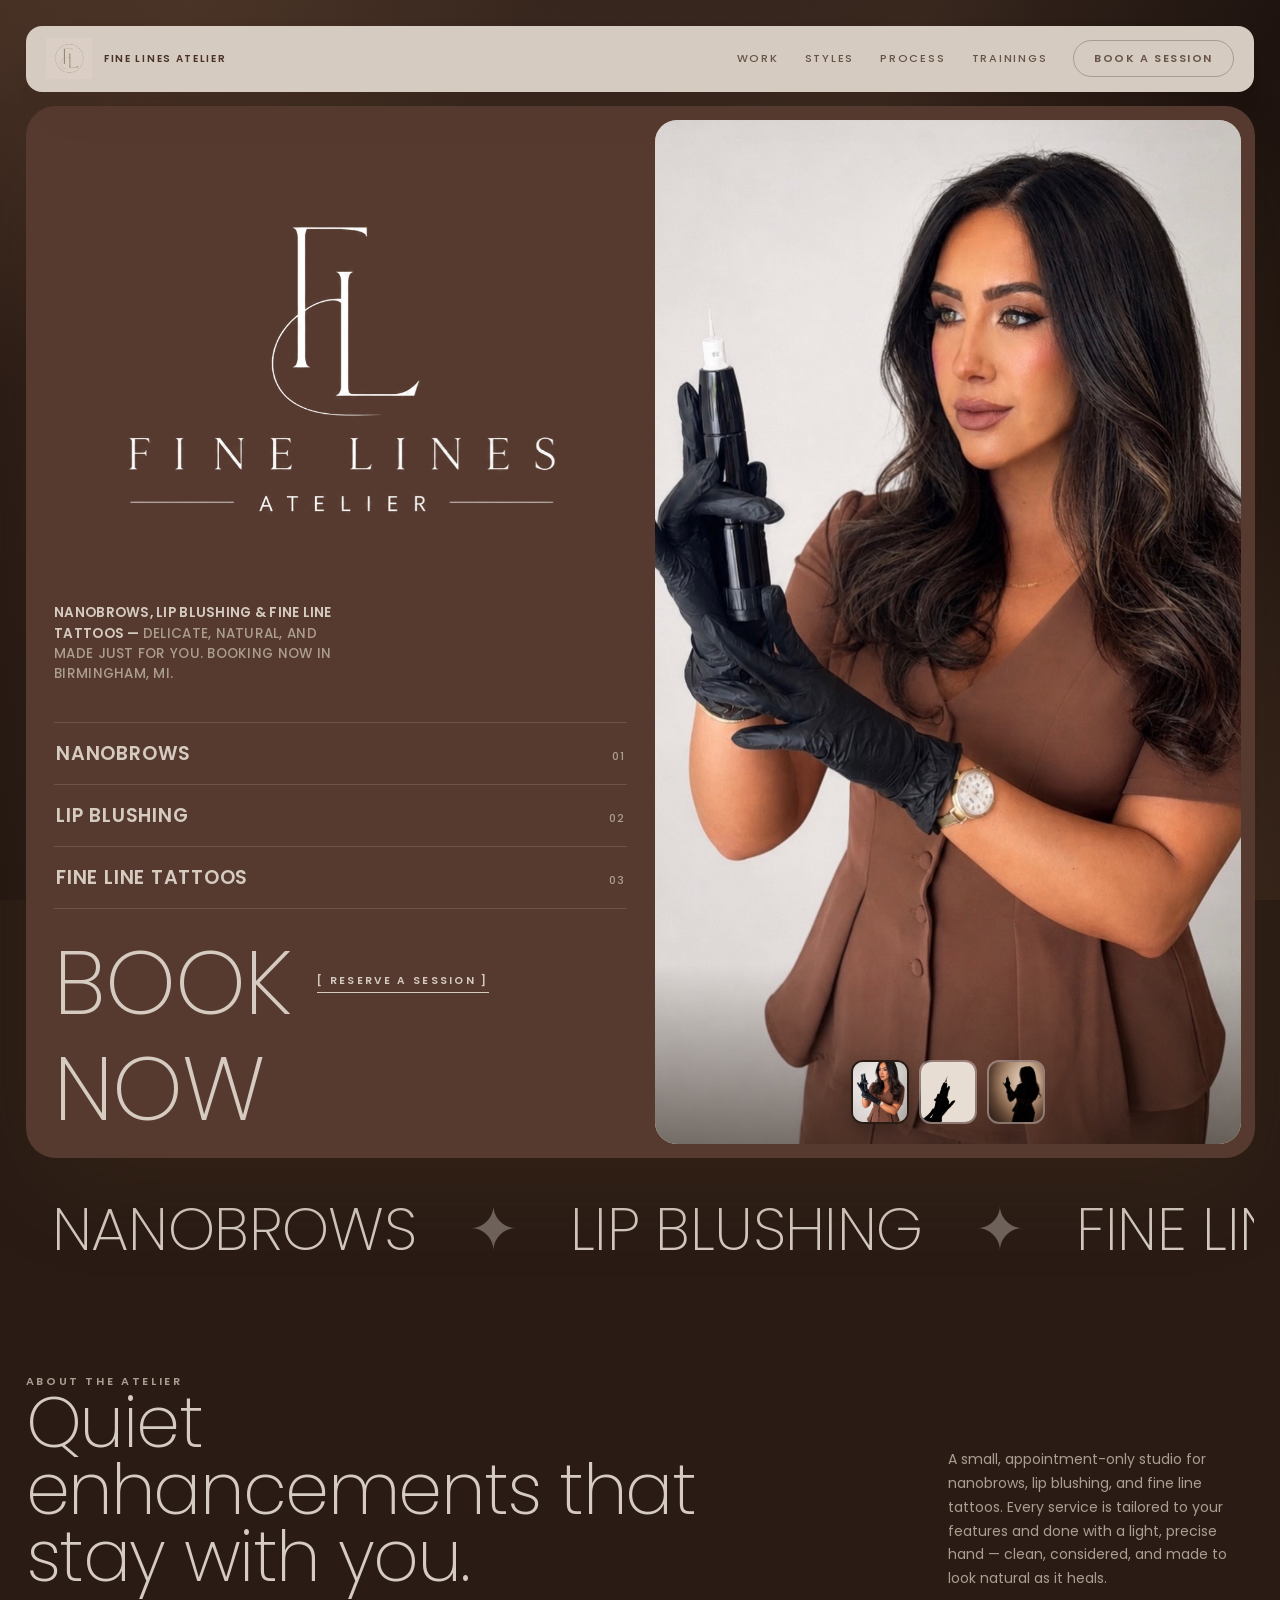
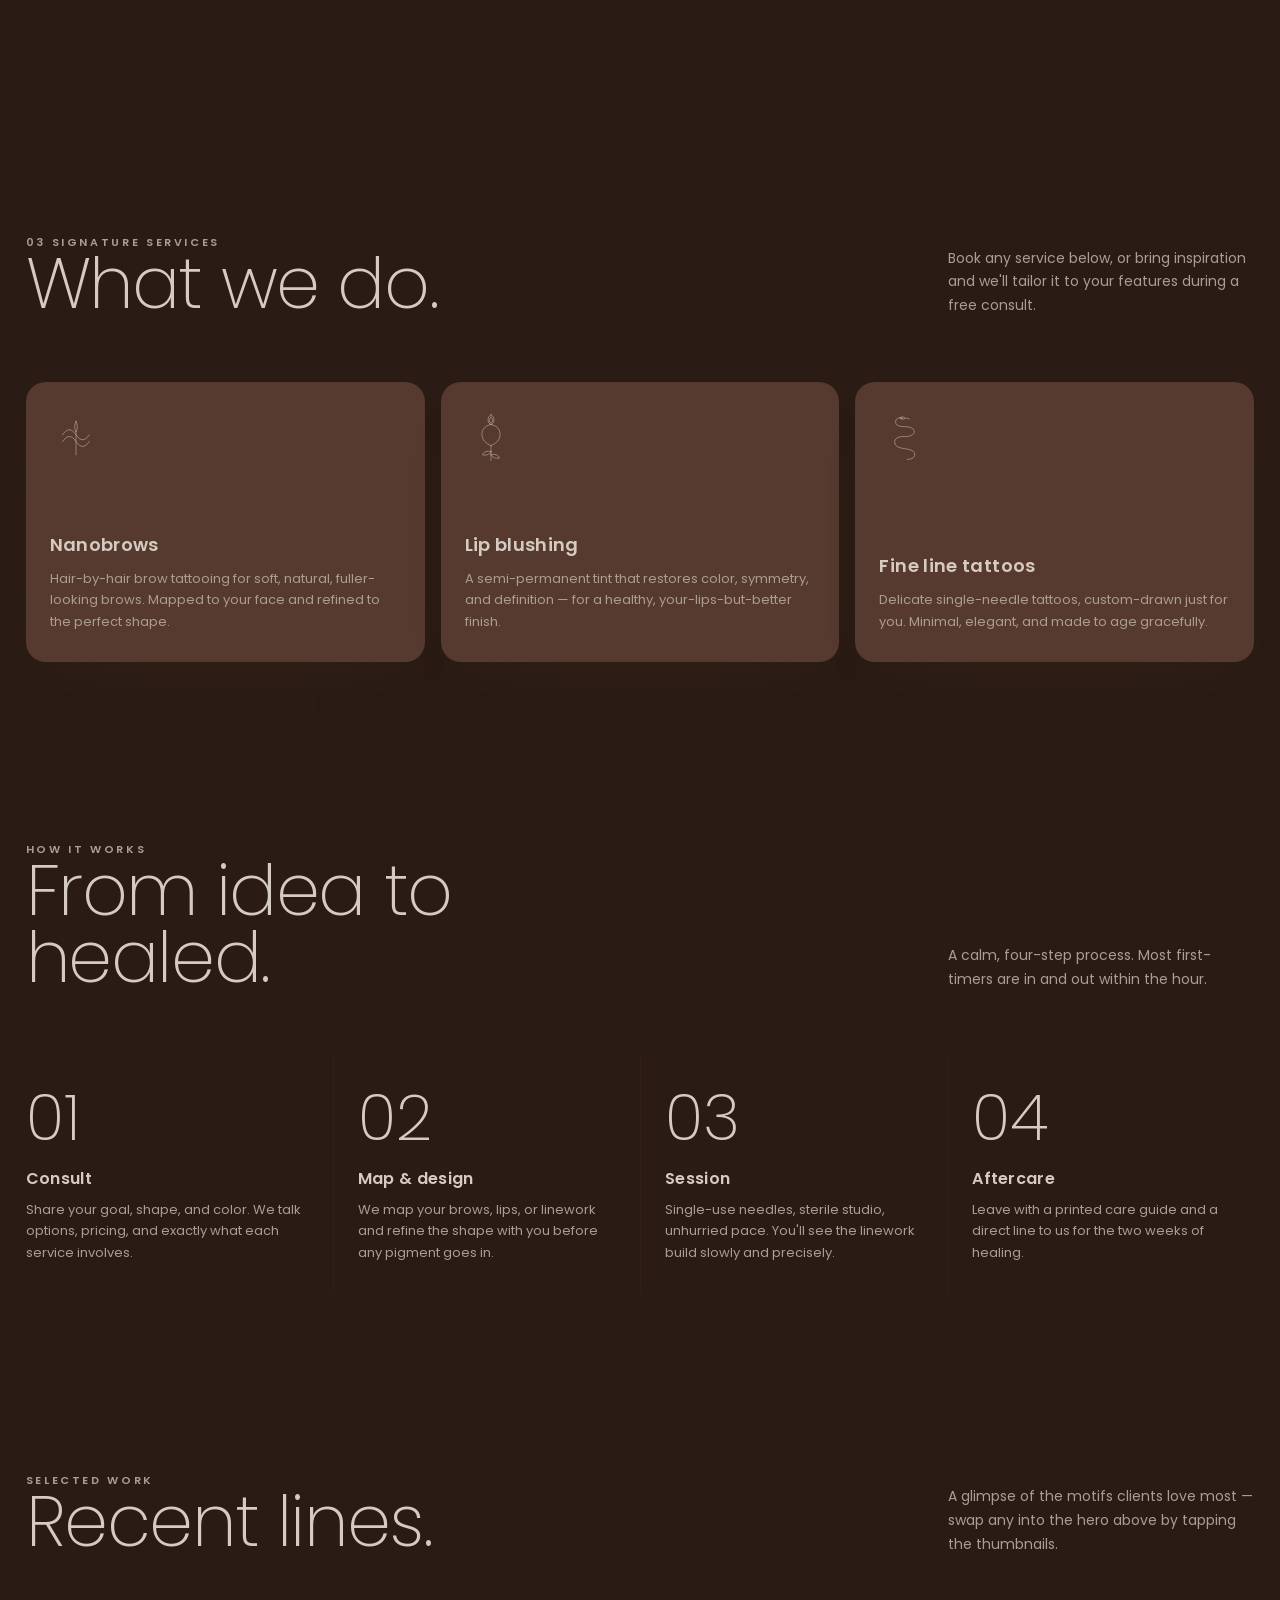
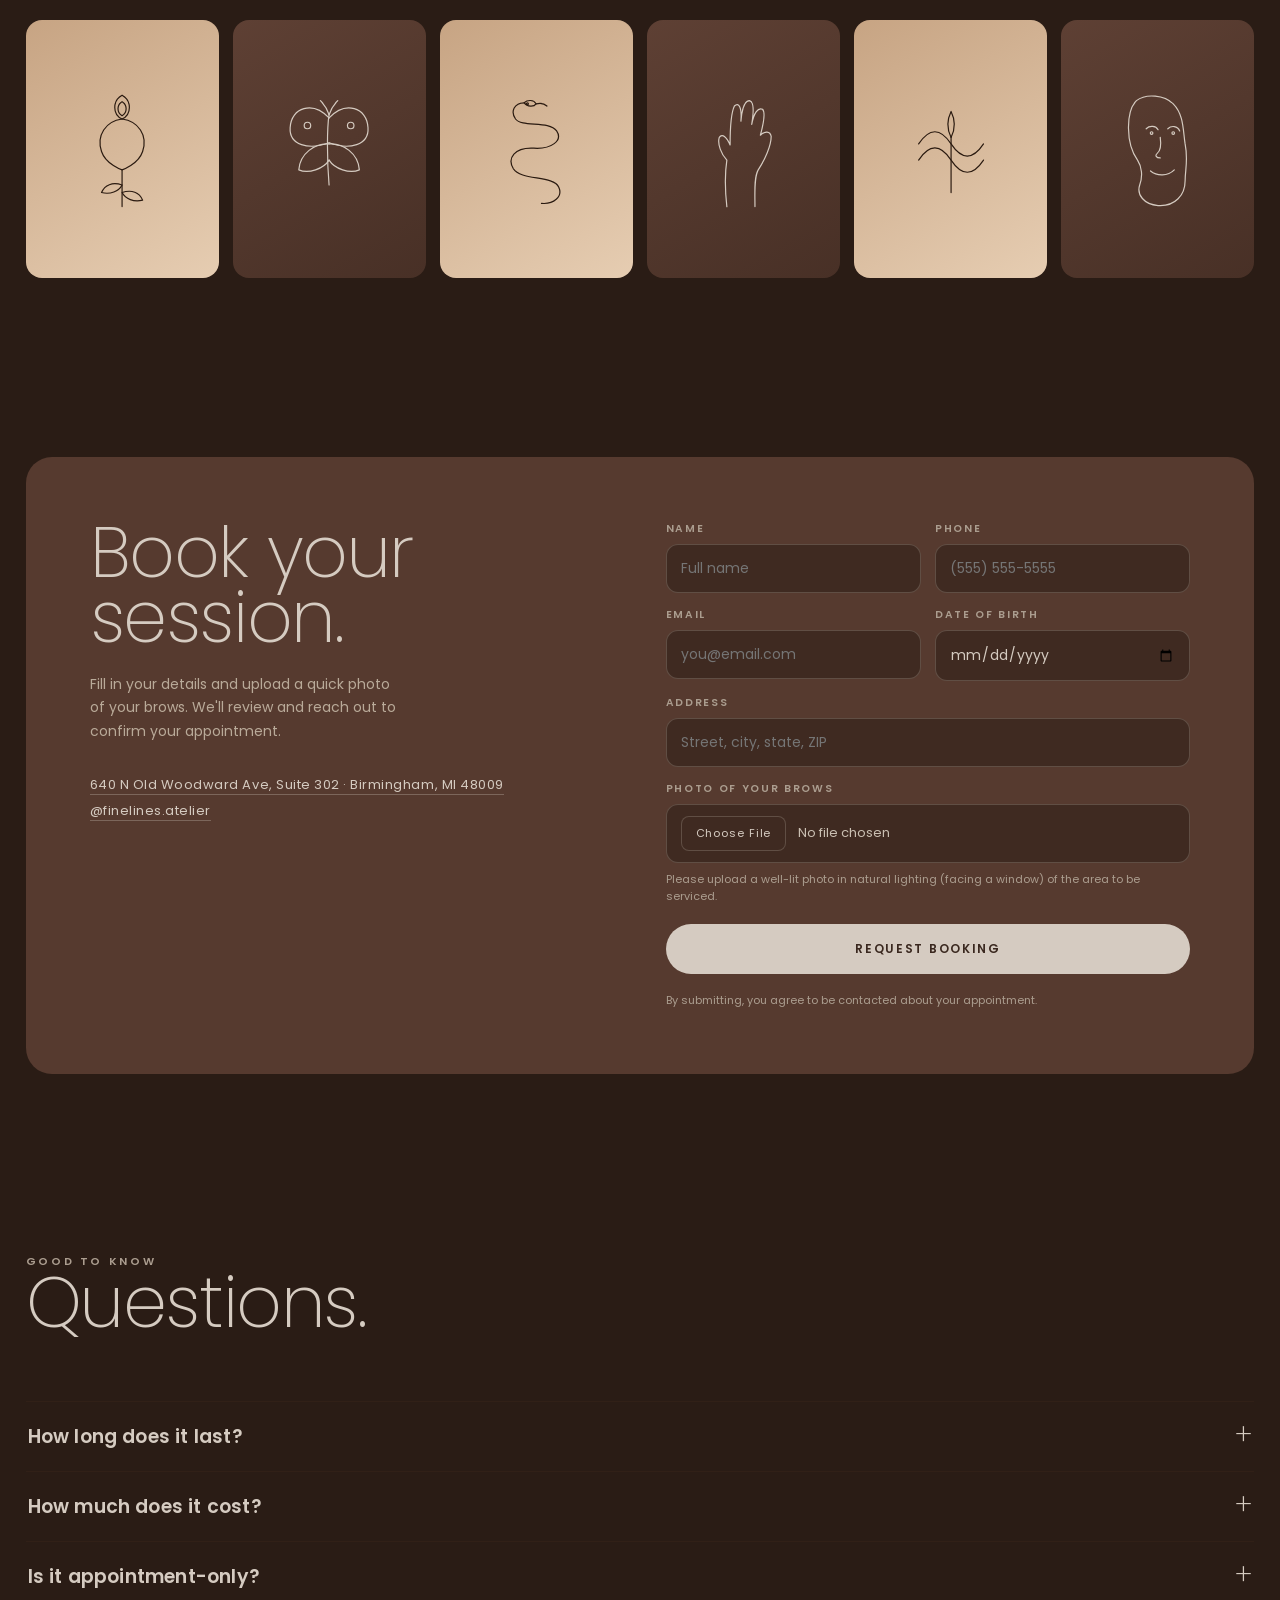
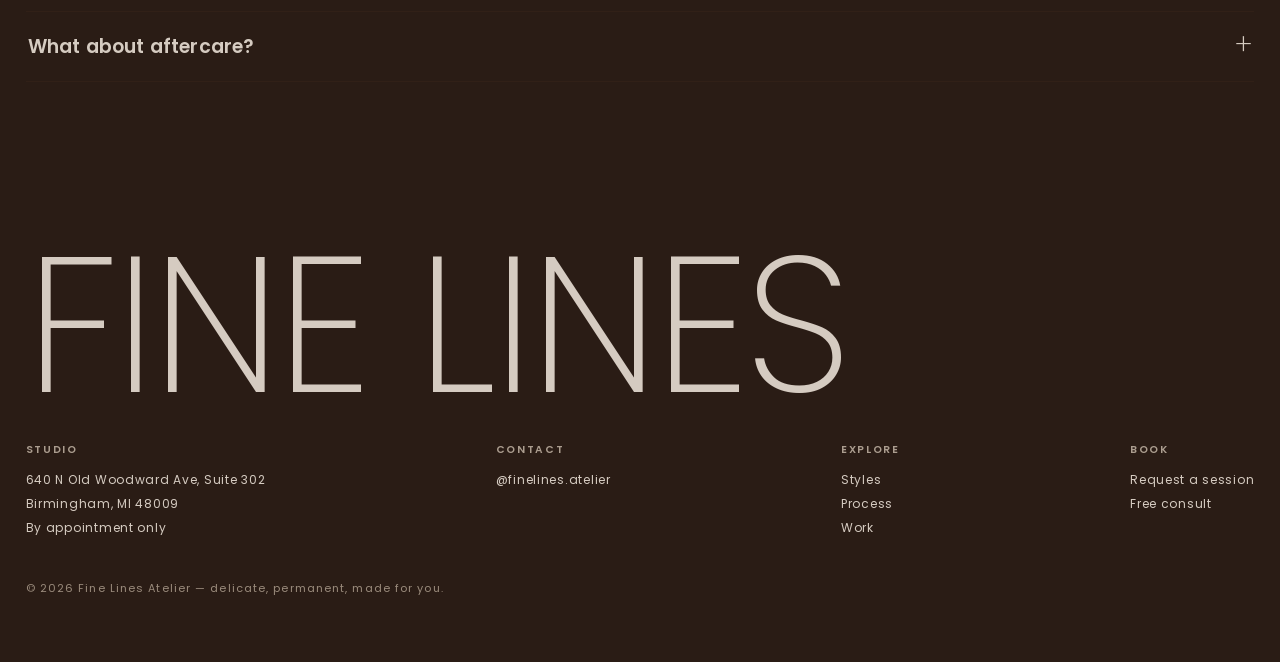
==== index.html @ e66bda85 "Update about heading copy" ====
<!DOCTYPE html>
<html lang="en">
<head>
<meta charset="UTF-8" />
<meta name="viewport" content="width=device-width, initial-scale=1.0" />
<title>Fine Lines Atelier — Nanobrows, Lip Blushing &amp; Fine Line Tattoos</title>
<meta name="description" content="Fine Lines Atelier — nanobrows, lip blushing, and fine line tattoos in Birmingham, MI. Delicate, natural, made for you. Book a consultation." />
<link rel="preconnect" href="https://fonts.googleapis.com" />
<link rel="preconnect" href="https://fonts.gstatic.com" crossorigin />
<link href="https://fonts.googleapis.com/css2?family=Poppins:wght@200;300;400;500;600;700&display=swap" rel="stylesheet" />
<style>
  :root{
    --card:#563a2f;
    --card-2:#4a3128;
    --ink:#d5cbc1;
    --ink-soft:#ab9d8f;
    --line:rgba(213,203,193,.18);
    --cream:#d5cbc1;
    --field:#3f2a21;
    --field-line:rgba(213,203,193,.22);
    --peach1:#c7a483;
    --peach2:#e6cdb2;
    --peach3:#a9805f;
    --radius:30px;
    --pad:clamp(12px,2.2vw,30px);
  }
  *{box-sizing:border-box;margin:0;padding:0}
  html{scroll-behavior:smooth}
  body{
    font-family:'Poppins',system-ui,sans-serif;
    color:var(--ink);
    background:#2a1c15;
    background-image:
      radial-gradient(120% 80% at 15% 0%, rgba(120,86,64,.4), transparent 55%),
      radial-gradient(120% 90% at 85% 100%, rgba(70,46,33,.5), transparent 50%),
      linear-gradient(120deg,#301f18 0%,#241813 30%,#35251c 52%,#1e130f 72%,#2b1d15 100%);
    background-attachment:fixed;
    -webkit-font-smoothing:antialiased;
  }
  a{color:inherit;text-decoration:none}
  .wrap{max-width:1500px;margin:0 auto;padding:clamp(14px,2vw,26px)}

  /* ---------- top bar ---------- */
  .topbar{
    position:sticky;top:14px;z-index:100;
    display:flex;align-items:center;justify-content:space-between;
    background:#d5cbc1;border-radius:16px;
    padding:10px clamp(14px,1.6vw,22px);
    margin-bottom:14px;
    box-shadow:0 22px 55px -32px rgba(70,48,26,.55);
  }
  .brandmark{display:flex;align-items:center;gap:12px;font-weight:600;letter-spacing:.14em;font-size:12px}
  .brandmark .logo{height:46px;width:46px;object-fit:contain;flex:none;display:block}
  .brandmark small{color:#4a3226}
  .topnav{display:flex;align-items:center;gap:26px;font-size:11px;letter-spacing:.16em;font-weight:500;color:#4a3226}
  .topnav a{opacity:.78}
  .topnav a:hover{opacity:1}
  .pill{
    border:1.4px solid rgba(74,50,38,.4);border-radius:100px;
    padding:9px 20px;font-weight:600;letter-spacing:.14em;font-size:11px;
    transition:.25s;background:transparent;color:#4a3226;cursor:pointer;
  }
  .pill:hover{background:#4a3226;color:#faf6f3;border-color:#4a3226}
  @media(max-width:720px){.topnav .hide-sm{display:none}}

  /* ---------- hero card ---------- */
  .card{
    background:var(--card);
    border-radius:var(--radius);
    box-shadow:0 40px 90px -30px rgba(70,48,26,.4);
    overflow:hidden;
    display:grid;
    grid-template-columns:1.05fr 1fr;
    min-height:min(80vh,860px);
  }
  .left{padding:var(--pad);display:flex;flex-direction:column}
  .wordmark{
    font-weight:200;line-height:.82;letter-spacing:-.02em;
    font-size:clamp(64px,12.5vw,190px);
  }
  .wordmark .wl{display:block}
  .wordmark .wl.sub{font-size:.42em;letter-spacing:.05em;font-weight:300;margin-top:.12em}
  .hero-logo{width:min(90%,520px);height:auto;display:block;margin:0 auto}
  .tagline{
    max-width:32ch;margin-top:22px;
    font-weight:600;letter-spacing:.02em;line-height:1.5;
    font-size:clamp(12px,1.05vw,15px);text-transform:uppercase;
  }
  .tagline .mut{color:var(--ink-soft);font-weight:500}

  .styles-list{margin-top:auto;padding-top:38px}
  .styles-list a{
    display:flex;align-items:baseline;justify-content:space-between;gap:18px;
    padding:16px 2px;border-top:1px solid var(--line);
    font-weight:600;letter-spacing:.04em;font-size:clamp(15px,1.5vw,21px);
    transition:.25s;
  }
  .styles-list a:last-child{border-bottom:1px solid var(--line)}
  .styles-list a .num{font-size:11px;color:var(--ink-soft);font-weight:500;letter-spacing:.1em}
  .styles-list a:hover{padding-left:16px;color:#f2ebe2}
  .styles-list a:hover .num{color:#f2ebe2}

  .cta-big{
    margin-top:34px;display:flex;align-items:center;flex-wrap:wrap;gap:clamp(14px,2vw,34px);
    cursor:pointer;
  }
  .cta-big h2{
    font-weight:200;letter-spacing:-.01em;line-height:.9;
    font-size:clamp(44px,7vw,104px);
  }
  .cta-tag{font-size:10.5px;letter-spacing:.22em;font-weight:600;white-space:nowrap;color:#d5cbc1;
    border-bottom:1.4px solid #d5cbc1;padding-bottom:3px;transition:.25s}
  .cta-big:hover .cta-tag{letter-spacing:.32em}

  /* ---------- right panel ---------- */
  .right{
    position:relative;margin:14px 14px 14px 0;border-radius:calc(var(--radius) - 8px);
    background:
      radial-gradient(120% 120% at 75% 20%, rgba(255,255,255,.45), transparent 45%),
      linear-gradient(150deg,var(--peach3) 0%,var(--peach1) 42%,var(--peach2) 100%);
    overflow:hidden;display:flex;flex-direction:column;
    min-height:340px;
  }
  .hero-img{position:absolute;inset:0;width:100%;height:100%;object-fit:cover;object-position:center top;z-index:0;transition:opacity .45s ease}
  .scrim{position:absolute;left:0;right:0;z-index:1;pointer-events:none}
  .scrim-top{top:0;height:130px;background:linear-gradient(to bottom,rgba(28,17,10,.42),transparent)}
  .scrim-bot{bottom:0;height:180px;background:linear-gradient(to top,rgba(28,17,10,.52),transparent)}
  .hero-spacer{flex:1}
  .mininav{
    position:relative;z-index:2;
    text-align:center;padding:26px 10px 8px;
    font-size:11px;letter-spacing:.16em;font-weight:600;line-height:2.2;color:#f6eee0;
    text-shadow:0 1px 12px rgba(0,0,0,.35);
  }
  .mininav a{display:block;opacity:.82;transition:.2s}
  .mininav a:hover{opacity:1;letter-spacing:.22em}
  .art-stage{flex:1;display:flex;align-items:center;justify-content:center;padding:6px 8px 4px}
  .art-stage svg{width:min(78%,360px);height:auto;filter:drop-shadow(0 12px 24px rgba(90,45,20,.18))}
  .art-stage svg path,.art-stage svg circle,.art-stage svg line{
    stroke:#2a1c14;fill:none;stroke-width:2.1;stroke-linecap:round;stroke-linejoin:round;
    stroke-dasharray:2600;stroke-dashoffset:2600;
    animation:draw 3.4s ease 1.15s forwards;
  }
  @keyframes draw{to{stroke-dashoffset:0}}
  .thumbs{
    position:relative;z-index:2;
    display:flex;gap:10px;justify-content:center;padding:0 14px 20px;
  }
  .thumb img{width:100%;height:100%;object-fit:cover;border-radius:10px;display:block}
  .thumb.active{box-shadow:0 6px 16px rgba(0,0,0,.3)}
  .thumb{
    width:58px;height:64px;border-radius:12px;flex:none;cursor:pointer;
    background:rgba(255,255,255,.35);border:2px solid transparent;
    display:flex;align-items:center;justify-content:center;transition:.25s;
    backdrop-filter:blur(2px);
  }
  .thumb svg{width:30px;height:34px}
  .thumb svg path,.thumb svg circle{stroke:#2a1c14;fill:none;stroke-width:2.4;stroke-linecap:round;stroke-linejoin:round}
  .thumb:hover{transform:translateY(-3px)}
  .thumb.active{border-color:#2a1c14;background:rgba(255,255,255,.6)}

  @media(max-width:880px){
    .card{grid-template-columns:1fr;min-height:0}
    .right{margin:0 14px 14px;min-height:420px;order:2}
    .left{order:1}
    .hero-logo{margin-top:0}
    .styles-list{margin-top:30px}
  }

  /* ---------- marquee ---------- */
  .marquee{overflow:hidden;white-space:nowrap;padding:26px 0 10px;
    font-weight:200;font-size:clamp(28px,5vw,60px);letter-spacing:-.01em;color:#d5cbc1}
  .marquee div{display:inline-block;animation:scroll 26s linear infinite}
  .marquee span{padding:0 26px}
  .marquee .dot{opacity:.4}
  @keyframes scroll{to{transform:translateX(-50%)}}

  /* ---------- generic section ---------- */
  section.block{padding:clamp(40px,7vw,110px) 0}
  .section-head{display:flex;align-items:flex-end;justify-content:space-between;gap:20px;flex-wrap:wrap;margin-bottom:clamp(30px,5vw,64px)}
  .eyebrow{font-size:11px;letter-spacing:.24em;font-weight:600;color:#ab9d8f}
  .section-head h3{font-weight:200;line-height:.95;font-size:clamp(34px,5.5vw,76px);letter-spacing:-.02em;max-width:16ch}
  .section-head p{max-width:34ch;color:#ab9d8f;font-size:14px;line-height:1.7;font-weight:400}

  /* styles grid */
  .grid4{display:grid;grid-template-columns:repeat(3,1fr);gap:16px}
  .style-card{background:var(--card);border-radius:20px;padding:26px 24px 30px;min-height:280px;
    display:flex;flex-direction:column;transition:.3s;box-shadow:0 24px 50px -34px rgba(70,48,26,.35)}
  .style-card:hover{transform:translateY(-6px)}
  .style-card .ic{width:52px;height:58px;margin-bottom:auto}
  .style-card .ic path,.style-card .ic circle{stroke:#d5cbc1;fill:none;stroke-width:2.2;stroke-linecap:round;stroke-linejoin:round}
  .style-card h4{font-weight:600;letter-spacing:.02em;font-size:18px;margin:26px 0 10px}
  .style-card p{color:var(--ink-soft);font-size:13px;line-height:1.65}
  @media(max-width:900px){.grid4{grid-template-columns:repeat(2,1fr)}}
  @media(max-width:520px){.grid4{grid-template-columns:1fr}}

  /* process */
  .process{display:grid;grid-template-columns:repeat(4,1fr);gap:0}
  .step{padding:30px 24px;border-left:1px solid rgba(74,52,32,.2)}
  .step:first-child{border-left:0;padding-left:0}
  .step .n{font-weight:200;font-size:clamp(40px,5vw,64px);line-height:1}
  .step h4{font-weight:600;font-size:16px;margin:16px 0 8px;letter-spacing:.02em}
  .step p{color:#ab9d8f;font-size:13px;line-height:1.65}
  @media(max-width:820px){.process{grid-template-columns:repeat(2,1fr)}
    .step{border-left:0;padding:24px 0;border-top:1px solid rgba(74,52,32,.2)}
    .step:nth-child(2){padding-left:24px;border-left:1px solid rgba(74,52,32,.2)}
    .step:nth-child(4){padding-left:24px;border-left:1px solid rgba(74,52,32,.2)}}
  @media(max-width:520px){.process{grid-template-columns:1fr}
    .step{padding-left:0!important;border-left:0!important}}

  /* gallery */
  .gallery{display:grid;grid-template-columns:repeat(6,1fr);gap:14px}
  .gtile{aspect-ratio:3/4;border-radius:16px;overflow:hidden;display:flex;align-items:center;justify-content:center;
    background:linear-gradient(150deg,var(--peach1),var(--peach2));transition:.3s}
  .gtile:nth-child(even){background:linear-gradient(150deg,#5e4034,#483026)}
  .gtile:hover{transform:scale(1.03)}
  .gtile svg{width:56%;height:auto}
  .gtile svg path,.gtile svg circle{stroke:#2a1a10;fill:none;stroke-width:2.2;stroke-linecap:round;stroke-linejoin:round}
  .gtile:nth-child(even) svg path,.gtile:nth-child(even) svg circle{stroke:#d5cbc1}
  @media(max-width:900px){.gallery{grid-template-columns:repeat(3,1fr)}}
  @media(max-width:520px){.gallery{grid-template-columns:repeat(2,1fr)}}

  /* booking */
  .book-card{background:var(--card);color:var(--cream);border-radius:26px;padding:clamp(30px,5vw,64px);
    display:grid;grid-template-columns:1fr 1fr;gap:clamp(28px,4vw,56px)}
  .book-card h3{font-weight:200;font-size:clamp(38px,5.5vw,74px);line-height:.92;letter-spacing:-.02em;color:var(--cream)}
  .book-card .lede{color:#b9aa99;font-size:14px;line-height:1.7;margin-top:22px;max-width:34ch}
  .book-card .contactline{margin-top:28px;font-size:13px;letter-spacing:.04em;color:#d5cbc1;line-height:2}
  .book-card .contactline a{border-bottom:1px solid rgba(213,203,193,.3)}
  form{display:flex;flex-direction:column;gap:14px}
  .f-row{display:grid;grid-template-columns:1fr 1fr;gap:14px}
  label{font-size:10.5px;letter-spacing:.16em;font-weight:600;color:#ab9d8f;display:block;margin-bottom:7px}
  input,select,textarea{
    width:100%;background:var(--field);border:1px solid var(--field-line);border-radius:12px;
    padding:13px 14px;color:var(--cream);font-family:inherit;font-size:14px;transition:.2s;
  }
  input:focus,select:focus,textarea:focus{outline:none;border-color:var(--cream);background:#4a3227}
  textarea{resize:vertical;min-height:96px}
  .submit{
    margin-top:6px;background:var(--cream);color:#3a281f;border:none;border-radius:100px;
    padding:16px;font-weight:600;letter-spacing:.14em;font-size:12px;cursor:pointer;transition:.25s;font-family:inherit;
  }
  .submit:hover{background:var(--peach2)}
  input[type=file].file{padding:11px 14px;font-size:13px;color:#cabfb2;cursor:pointer}
  input[type=file].file::file-selector-button{
    margin-right:12px;background:var(--field);border:1px solid var(--field-line);color:var(--cream);border-radius:8px;
    padding:8px 14px;font-family:inherit;font-size:11px;letter-spacing:.08em;cursor:pointer;transition:.2s;
  }
  input[type=file].file::file-selector-button:hover{background:#4a3227}
  .filehint{font-size:11px;color:#ab9d8f;margin-top:8px;line-height:1.5}
  .formnote{font-size:11px;color:#ab9d8f;line-height:1.6;margin-top:4px}
  .errmsg{display:none;background:#2a1515;border:1px solid #5a2f2f;color:#f0c9c9;
    border-radius:12px;padding:14px;font-size:13px;line-height:1.6}
  .errmsg.show{display:block}
  .success{display:none;background:#15251a;border:1px solid #2f5a3d;color:#c9f0d4;
    border-radius:12px;padding:14px;font-size:13px;line-height:1.6}
  .success.show{display:block}
  @media(max-width:820px){.book-card{grid-template-columns:1fr}}

  /* faq */
  .faq details{border-top:1px solid rgba(74,52,32,.2);padding:20px 2px}
  .faq details:last-child{border-bottom:1px solid rgba(74,52,32,.2)}
  .faq summary{list-style:none;cursor:pointer;display:flex;justify-content:space-between;align-items:center;gap:16px;
    font-weight:600;font-size:clamp(15px,1.6vw,19px);letter-spacing:.01em}
  .faq summary::-webkit-details-marker{display:none}
  .faq summary .plus{font-weight:200;font-size:28px;line-height:1;transition:.25s}
  .faq details[open] summary .plus{transform:rotate(45deg)}
  .faq p{color:#ab9d8f;font-size:14px;line-height:1.7;margin-top:14px;max-width:70ch}

  /* footer */
  footer{padding:clamp(40px,6vw,90px) 0 40px}
  .foot-word{font-weight:200;font-size:clamp(52px,15vw,220px);line-height:.8;letter-spacing:-.02em}
  .foot-grid{display:flex;justify-content:space-between;flex-wrap:wrap;gap:24px;margin-top:40px;
    font-size:12px;letter-spacing:.06em;color:#d5cbc1}
  .foot-grid a{border-bottom:1px solid transparent;transition:.2s}
  .foot-grid a:hover{border-color:#d5cbc1}
  .foot-col b{display:block;font-weight:600;letter-spacing:.16em;font-size:10.5px;color:#ab9d8f;margin-bottom:10px;text-transform:uppercase}
  .foot-col div{line-height:2}
  .copyright{margin-top:40px;font-size:11px;letter-spacing:.1em;color:#9a8b7c}

  /* ---------- hero intro animation (matches reference reveal) ---------- */
  @media (prefers-reduced-motion:no-preference){
    .topbar{opacity:0;animation:fadeUp .6s ease .05s forwards}
    .anim-card{opacity:0;transform:scale(.985);transform-origin:center top;
      animation:cardIn .9s cubic-bezier(.2,.7,.2,1) .15s forwards}

    .wordmark .wl{opacity:0;transform:translateY(28px);filter:blur(6px);
      animation:wordmarkIn 1s cubic-bezier(.16,1,.3,1) forwards}
    .wordmark .wl:nth-child(1){animation-delay:.5s}
    .wordmark .wl:nth-child(2){animation-delay:.66s}
    .wordmark .wl:nth-child(3){animation-delay:.82s}
    .hero-logo{opacity:0;transform:translateY(26px);filter:blur(6px);
      animation:wordmarkIn 1s cubic-bezier(.16,1,.3,1) .5s forwards}

    .tagline .w{display:inline-block;opacity:0;transform:translateY(9px);
      animation:wordIn .5s ease forwards}

    .right{clip-path:inset(0 0 0 100%);
      animation:wipeIn 1.05s cubic-bezier(.76,0,.24,1) 1.05s forwards}

    .mininav{opacity:0;animation:fadeUp .7s ease 1.55s forwards}
    .art-stage{opacity:0;animation:fadeUp .7s ease 1.65s forwards}
    .thumbs{opacity:0;animation:fadeUp .7s ease 2s forwards}

    .styles-list a{opacity:0;transform:translateY(16px);animation:fadeUp .6s ease forwards}
    .styles-list a:nth-child(1){animation-delay:1.6s}
    .styles-list a:nth-child(2){animation-delay:1.72s}
    .styles-list a:nth-child(3){animation-delay:1.84s}
    .styles-list a:nth-child(4){animation-delay:1.96s}

    .cta-big .cl{opacity:0;transform:translateY(30px);filter:blur(5px);
      animation:wordmarkIn .85s cubic-bezier(.16,1,.3,1) forwards}
    .cta-big .cl1{animation-delay:2.1s}
    .cta-big .cl2{animation-delay:2.24s}
    .cta-tag{opacity:0;animation:fadeUp .6s ease 2.5s forwards}
  }
  @keyframes cardIn{to{opacity:1;transform:scale(1)}}
  @keyframes wordmarkIn{to{opacity:1;transform:translateY(0);filter:blur(0)}}
  @keyframes wordIn{to{opacity:1;transform:translateY(0)}}
  @keyframes wipeIn{to{clip-path:inset(0 0 0 0%)}}
  @keyframes fadeUp{from{opacity:0;transform:translateY(16px)}to{opacity:1;transform:translateY(0)}}
</style>
</head>
<body>

<div class="wrap">

  <!-- TOP BAR -->
  <div class="topbar">
    <div class="brandmark">
      <img class="logo" src="logo.png" alt="Fine Lines Atelier logo" />
      <small>FINE&nbsp;LINES&nbsp;ATELIER</small>
    </div>
    <nav class="topnav">
      <a href="#work" class="hide-sm">WORK</a>
      <a href="#styles" class="hide-sm">STYLES</a>
      <a href="#process" class="hide-sm">PROCESS</a>
      <a href="#trainings" class="hide-sm">TRAININGS</a>
      <a href="#book" class="pill">BOOK A SESSION</a>
    </nav>
  </div>

  <!-- HERO CARD -->
  <div class="card anim-card">
    <div class="left">
      <img class="hero-logo" src="logo-hero-white.png" alt="Fine Lines Atelier" />
      <div class="tagline">Nanobrows, lip blushing &amp; fine line tattoos — <span class="mut">delicate, natural, and made just for you. Booking now in Birmingham, MI.</span></div>
      <nav class="styles-list" id="styles-quick">
        <a href="#styles"><span>NANOBROWS</span><span class="num">01</span></a>
        <a href="#styles"><span>LIP BLUSHING</span><span class="num">02</span></a>
        <a href="#styles"><span>FINE LINE TATTOOS</span><span class="num">03</span></a>
      </nav>

      <a class="cta-big" href="#book">
        <h2 class="cl cl1">BOOK</h2>
        <span class="cta-tag">[ RESERVE A SESSION ]</span>
        <h2 class="cl cl2">NOW</h2>
      </a>
    </div>

    <div class="right">
      <img id="heroImg" class="hero-img" src="hero-1.jpg" alt="Fine Lines Atelier artist at work" />
      <div class="scrim scrim-bot"></div>
      <div class="hero-spacer"></div>
      <div class="thumbs" id="thumbs"></div>
    </div>
  </div>

  <!-- MARQUEE -->
  <div class="marquee" aria-hidden="true">
    <div id="mq"></div>
  </div>

  <!-- ABOUT / STATEMENT -->
  <section class="block" id="about">
    <div class="section-head">
      <div>
        <div class="eyebrow">ABOUT THE ATELIER</div>
        <h3>Quiet enhancements that stay with you.</h3>
      </div>
      <p>A small, appointment-only studio for nanobrows, lip blushing, and fine line tattoos. Every service is tailored to your features and done with a light, precise hand — clean, considered, and made to look natural as it heals.</p>
    </div>
  </section>

  <!-- STYLES -->
  <section class="block" id="styles">
    <div class="section-head">
      <div><div class="eyebrow">03 SIGNATURE SERVICES</div><h3>What we do.</h3></div>
      <p>Book any service below, or bring inspiration and we'll tailor it to your features during a free consult.</p>
    </div>
    <div class="grid4" id="styleGrid"></div>
  </section>

  <!-- PROCESS -->
  <section class="block" id="process">
    <div class="section-head">
      <div><div class="eyebrow">HOW IT WORKS</div><h3>From idea to healed.</h3></div>
      <p>A calm, four-step process. Most first-timers are in and out within the hour.</p>
    </div>
    <div class="process">
      <div class="step"><div class="n">01</div><h4>Consult</h4><p>Share your goal, shape, and color. We talk options, pricing, and exactly what each service involves.</p></div>
      <div class="step"><div class="n">02</div><h4>Map &amp; design</h4><p>We map your brows, lips, or linework and refine the shape with you before any pigment goes in.</p></div>
      <div class="step"><div class="n">03</div><h4>Session</h4><p>Single-use needles, sterile studio, unhurried pace. You'll see the linework build slowly and precisely.</p></div>
      <div class="step"><div class="n">04</div><h4>Aftercare</h4><p>Leave with a printed care guide and a direct line to us for the two weeks of healing.</p></div>
    </div>
  </section>

  <!-- GALLERY -->
  <section class="block" id="work">
    <div class="section-head">
      <div><div class="eyebrow">SELECTED WORK</div><h3>Recent lines.</h3></div>
      <p>A glimpse of the motifs clients love most — swap any into the hero above by tapping the thumbnails.</p>
    </div>
    <div class="gallery" id="gallery"></div>
  </section>

  <!-- BOOKING -->
  <section class="block" id="book">
    <div class="book-card">
      <div>
        <h3>Book your session.</h3>
        <p class="lede">Fill in your details and upload a quick photo of your brows. We'll review and reach out to confirm your appointment.</p>
        <div class="contactline">
          <div><a href="https://maps.google.com/?q=640+N+Old+Woodward+Ave+Suite+302+Birmingham+MI+48009" target="_blank" rel="noopener">640 N Old Woodward Ave, Suite 302 · Birmingham, MI 48009</a></div>
          <div><a href="https://instagram.com" target="_blank" rel="noopener">@finelines.atelier</a></div>
        </div>
      </div>
      <div>
        <form id="intake" enctype="multipart/form-data">
          <input type="hidden" name="access_key" value="YOUR_WEB3FORMS_ACCESS_KEY" />
          <input type="hidden" name="subject" value="New booking request — Fine Lines Atelier" />
          <input type="hidden" name="from_name" value="Fine Lines Atelier Website" />
          <input type="checkbox" name="botcheck" style="display:none" tabindex="-1" autocomplete="off" />

          <div class="f-row">
            <div><label>NAME</label><input name="name" required placeholder="Full name" /></div>
            <div><label>PHONE</label><input name="phone" type="tel" required placeholder="(555) 555-5555" /></div>
          </div>
          <div class="f-row">
            <div><label>EMAIL</label><input name="email" type="email" required placeholder="you@email.com" /></div>
            <div><label>DATE OF BIRTH</label><input name="date_of_birth" type="date" required /></div>
          </div>
          <div>
            <label>ADDRESS</label>
            <input name="address" required placeholder="Street, city, state, ZIP" />
          </div>
          <div>
            <label>PHOTO OF YOUR BROWS</label>
            <input class="file" name="brow_photo" type="file" accept="image/*" required />
            <p class="filehint">Please upload a well-lit photo in natural lighting (facing a window) of the area to be serviced.</p>
          </div>
          <button class="submit" type="submit">REQUEST BOOKING</button>
          <p class="formnote">By submitting, you agree to be contacted about your appointment.</p>
          <div class="success" id="ok">Thanks! Your request is in — we'll text or email you shortly to confirm.</div>
          <div class="errmsg" id="err"></div>
        </form>
      </div>
    </div>
  </section>

  <!-- FAQ -->
  <section class="block">
    <div class="section-head">
      <div><div class="eyebrow">GOOD TO KNOW</div><h3>Questions.</h3></div>
    </div>
    <div class="faq">
      <details><summary>How long does it last?<span class="plus">+</span></summary><p>Nanobrows and lip blushing are semi-permanent and typically last one to three years, with a recommended annual touch-up. Fine line tattoos are permanent. Healing, skin type, and sun exposure all affect longevity.</p></details>
      <details><summary>How much does it cost?<span class="plus">+</span></summary><p>Each service is priced individually, and brow and lip work includes a perfecting touch-up. You'll get a clear quote after your consult, before anything is booked.</p></details>
      <details><summary>Is it appointment-only?<span class="plus">+</span></summary><p>Yes. We keep the studio calm and unhurried, so every session is by appointment. Request a booking below and we'll find a time.</p></details>
      <details><summary>What about aftercare?<span class="plus">+</span></summary><p>You'll leave with a printed guide and a direct message line for the full two-week heal. Keep it clean, moisturised, and out of the sun.</p></details>
    </div>
  </section>

  <!-- FOOTER -->
  <footer>
    <div class="foot-word">FINE LINES</div>
    <div class="foot-grid">
      <div class="foot-col"><b>Studio</b><div>640 N Old Woodward Ave, Suite 302<br>Birmingham, MI 48009<br>By appointment only</div></div>
      <div class="foot-col"><b>Contact</b><div><a href="https://instagram.com" target="_blank" rel="noopener">@finelines.atelier</a></div></div>
      <div class="foot-col"><b>Explore</b><div><a href="#styles">Styles</a><br><a href="#process">Process</a><br><a href="#work">Work</a></div></div>
      <div class="foot-col"><b>Book</b><div><a href="#book">Request a session</a><br><a href="#book">Free consult</a></div></div>
    </div>
    <div class="copyright">© 2026 Fine Lines Atelier — delicate, permanent, made for you.</div>
  </footer>

</div>

<script>
  /* ---- fine-line SVG motif library ---- */
  const motifs = {
    face:`<path d="M60 40 C 40 60, 40 120, 62 150 C 70 162, 72 180, 66 196 C 60 214, 74 232, 100 234 C 132 236, 150 214, 150 188 C 150 168, 156 150, 150 120 C 146 96, 148 66, 128 46 C 112 30, 78 26, 60 40 Z"/><path d="M78 92 C 84 86, 96 86, 100 94"/><path d="M118 92 C 124 86, 136 86, 140 96"/><path d="M104 108 C 106 122, 106 132, 98 138 C 94 141, 96 146, 104 146"/><path d="M86 170 C 98 180, 118 180, 130 168"/><circle cx="88" cy="100" r="2.4"/><circle cx="128" cy="100" r="2.4"/>`,
    rose:`<path d="M100 30 C 118 40, 118 66, 100 74 C 82 66, 82 40, 100 30 Z"/><path d="M100 42 C 110 48, 110 62, 100 68 C 90 62, 90 48, 100 42 Z"/><path d="M100 74 C 130 78, 148 104, 138 134 C 130 158, 100 168, 100 168 C 100 168, 70 158, 62 134 C 52 104, 70 78, 100 74 Z"/><path d="M100 168 C 100 190, 100 210, 100 236"/><path d="M100 196 C 82 190, 68 196, 62 210 C 78 214, 94 208, 100 196 Z"/><path d="M100 210 C 118 204, 132 210, 138 224 C 122 228, 106 222, 100 210 Z"/>`,
    moth:`<path d="M100 66 C 96 90, 96 150, 100 196"/><path d="M100 72 C 70 40, 30 52, 28 90 C 26 122, 62 132, 100 118"/><path d="M100 72 C 130 40, 170 52, 172 90 C 174 122, 138 132, 100 118"/><path d="M100 120 C 74 118, 46 138, 44 168 C 62 176, 90 166, 100 150"/><path d="M100 120 C 126 118, 154 138, 156 168 C 138 176, 110 166, 100 150"/><path d="M100 66 C 96 54, 90 46, 84 40"/><path d="M100 66 C 104 54, 110 46, 116 40"/><circle cx="60" cy="86" r="6"/><circle cx="140" cy="86" r="6"/>`,
    snake:`<path d="M78 44 C 60 44, 52 60, 62 74 C 74 90, 124 76, 138 96 C 150 114, 128 130, 96 128 C 60 126, 46 146, 58 166 C 72 188, 132 178, 142 200 C 150 218, 132 232, 110 230"/><path d="M78 44 C 84 38, 96 38, 100 46 C 96 52, 84 52, 78 44 Z"/><circle cx="84" cy="46" r="1.8"/><path d="M100 46 C 108 44, 116 46, 120 50"/>`,
    hand:`<path d="M70 236 C 66 200, 66 176, 70 150 C 60 140, 52 120, 56 108 C 62 100, 70 108, 76 122 C 76 96, 78 62, 84 50 C 92 42, 98 52, 96 78 C 98 54, 104 40, 112 40 C 120 42, 120 60, 116 84 C 120 62, 128 52, 136 56 C 142 62, 138 82, 132 104 C 140 96, 150 96, 152 106 C 152 124, 140 150, 128 168 C 120 182, 122 210, 122 236"/>`,
    wave:`<path d="M40 120 C 60 90, 80 90, 100 120 C 120 150, 140 150, 160 120"/><path d="M40 150 C 60 120, 80 120, 100 150 C 120 180, 140 180, 160 150"/><path d="M100 60 C 92 76, 92 92, 100 108 C 108 92, 108 76, 100 60 Z"/><path d="M100 108 C 100 150, 100 190, 100 210"/>`
  };
  const heroImgs = ['hero-1.jpg','hero-2.jpg','hero-3.jpg'];
  const gallerySet = ['rose','moth','snake','hand','wave','face'];

  /* tagline word-by-word reveal (matches reference typing-in effect) */
  (function(){
    const tag=document.querySelector('.tagline');
    if(!tag) return;
    let i=0; const base=1000, step=55;
    function proc(node){
      const frag=document.createDocumentFragment();
      Array.from(node.childNodes).forEach(ch=>{
        if(ch.nodeType===3){
          ch.textContent.split(/(\s+)/).forEach(tok=>{
            if(tok==='') return;
            if(/^\s+$/.test(tok)){frag.appendChild(document.createTextNode(tok));}
            else{const s=document.createElement('span');s.className='w';s.style.animationDelay=(base+i*step)+'ms';s.textContent=tok;i++;frag.appendChild(s);}
          });
        } else if(ch.nodeType===1){
          const c=ch.cloneNode(false);
          c.appendChild(proc(ch));
          frag.appendChild(c);
        }
      });
      return frag;
    }
    const f=proc(tag);
    tag.innerHTML='';
    tag.appendChild(f);
  })();

  // hero image + thumbnails (real studio photos)
  const heroImg=document.getElementById('heroImg');
  function setHero(src){
    const pre=new Image();
    pre.onload=()=>{heroImg.style.opacity='0';setTimeout(()=>{heroImg.src=src;heroImg.style.opacity='1';},180);};
    pre.src=src;
  }
  const thumbs = document.getElementById('thumbs');
  heroImgs.forEach((src,i)=>{
    const b=document.createElement('button');
    b.className='thumb'+(i===0?' active':'');
    b.innerHTML=`<img src="${src}" alt="" />`;
    b.onclick=()=>{document.querySelectorAll('.thumb').forEach(t=>t.classList.remove('active'));b.classList.add('active');setHero(src);};
    thumbs.appendChild(b);
  });

  // gallery
  const gallery=document.getElementById('gallery');
  gallerySet.forEach(k=>{
    const d=document.createElement('div');
    d.className='gtile';
    d.innerHTML=`<svg viewBox="0 0 200 260">${motifs[k]}</svg>`;
    gallery.appendChild(d);
  });

  // style cards
  const styleData=[
    {ic:'wave',t:'Nanobrows',d:'Hair-by-hair brow tattooing for soft, natural, fuller-looking brows. Mapped to your face and refined to the perfect shape.'},
    {ic:'rose',t:'Lip blushing',d:'A semi-permanent tint that restores color, symmetry, and definition — for a healthy, your-lips-but-better finish.'},
    {ic:'snake',t:'Fine line tattoos',d:'Delicate single-needle tattoos, custom-drawn just for you. Minimal, elegant, and made to age gracefully.'}
  ];
  const styleGrid=document.getElementById('styleGrid');
  styleData.forEach(s=>{
    const c=document.createElement('div');
    c.className='style-card';
    c.innerHTML=`<svg class="ic" viewBox="0 0 200 260">${motifs[s.ic]}</svg><h4>${s.t}</h4><p>${s.d}</p>`;
    styleGrid.appendChild(c);
  });

  // marquee
  const mqText=['NANOBROWS','LIP BLUSHING','FINE LINE TATTOOS','PERMANENT MAKEUP','BIRMINGHAM, MI','BY APPOINTMENT'];
  const mqHTML=mqText.map(t=>`<span>${t}</span><span class="dot">✦</span>`).join('');
  document.getElementById('mq').innerHTML=mqHTML+mqHTML;

  // booking intake form -> Web3Forms (handles the brow photo upload)
  const intake=document.getElementById('intake');
  if(intake){
    intake.addEventListener('submit',async function(e){
      e.preventDefault();
      const btn=intake.querySelector('.submit');
      const ok=document.getElementById('ok');
      const err=document.getElementById('err');
      ok.classList.remove('show'); err.classList.remove('show');
      const label=btn.textContent;
      btn.textContent='SENDING…'; btn.disabled=true;
      try{
        const res=await fetch('https://api.web3forms.com/submit',{method:'POST',body:new FormData(intake)});
        const data=await res.json();
        if(data.success){ intake.reset(); ok.classList.add('show'); btn.textContent='REQUEST SENT'; }
        else{ throw new Error(data.message||'error'); }
      }catch(ex){
        err.textContent='Sorry — that didn’t send. Please try again, or email us directly.';
        err.classList.add('show'); btn.textContent=label; btn.disabled=false;
      }
    });
  }
</script>
</body>
</html>
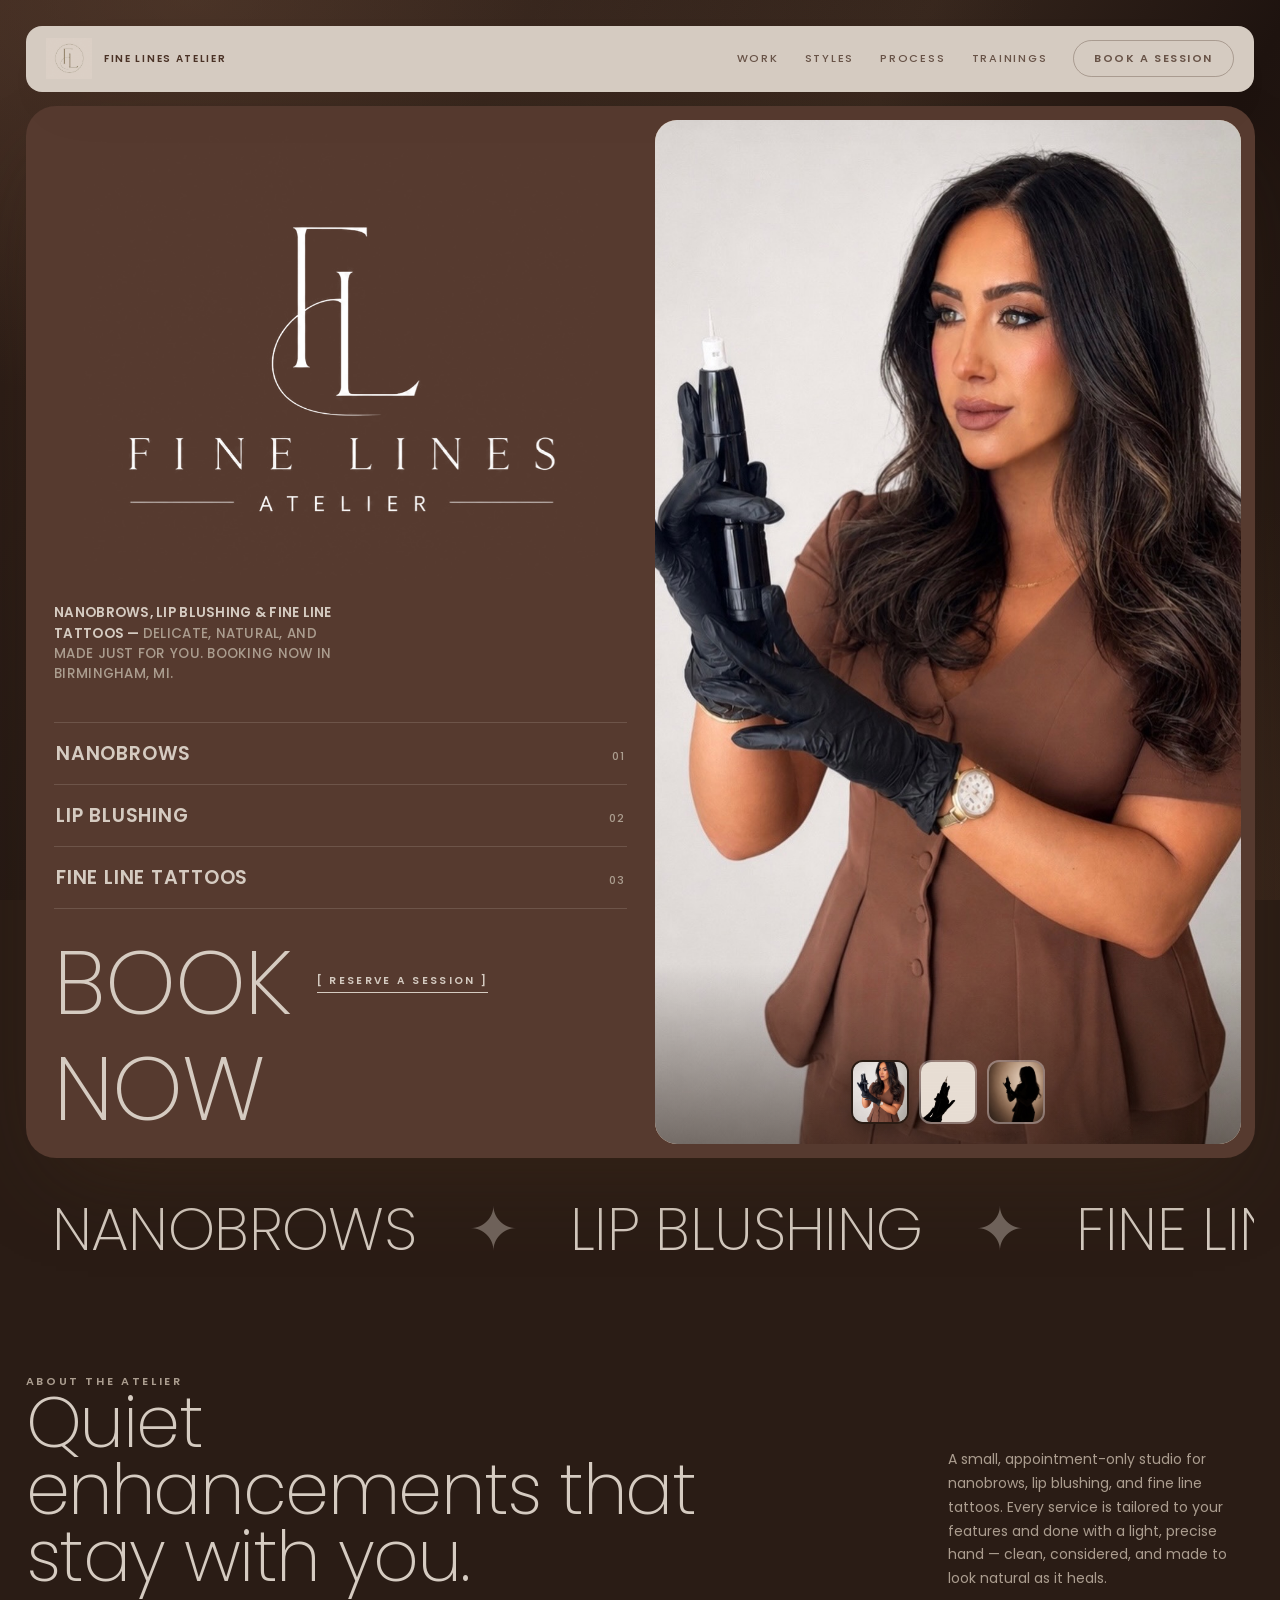
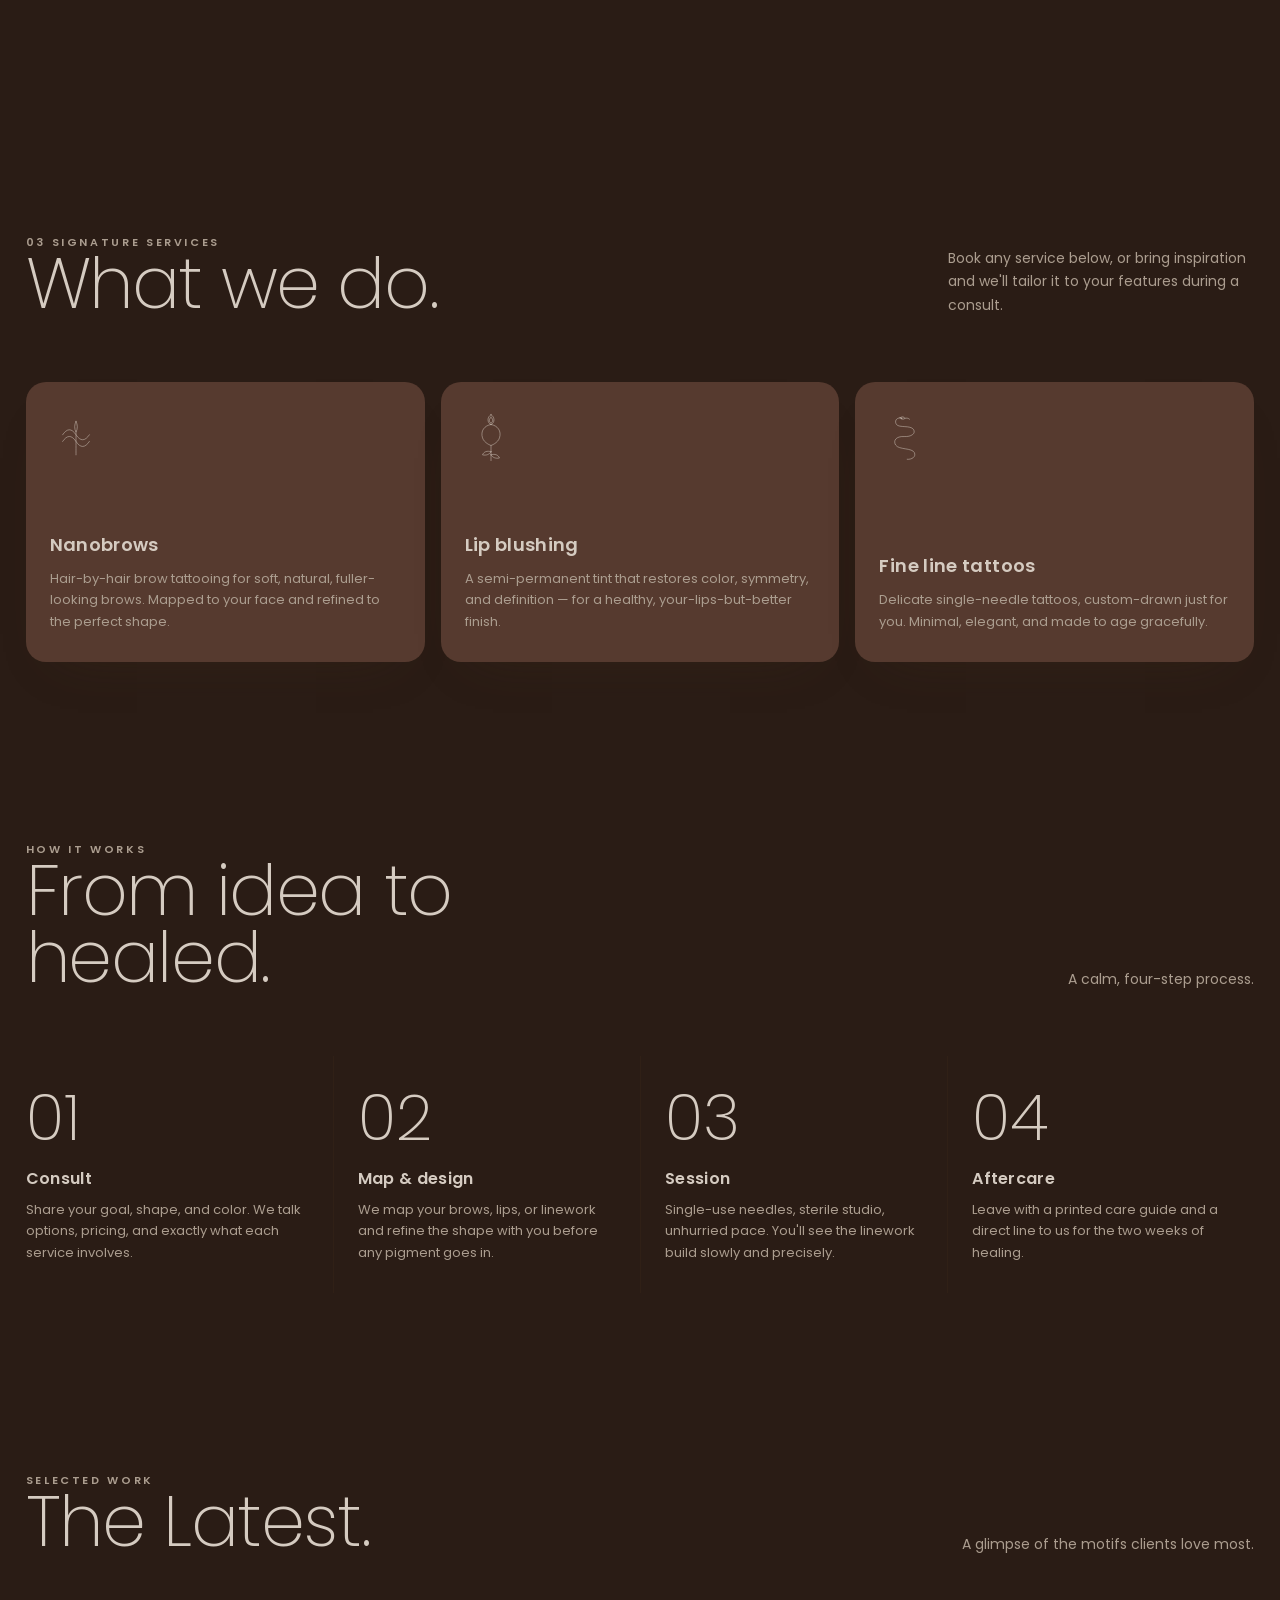
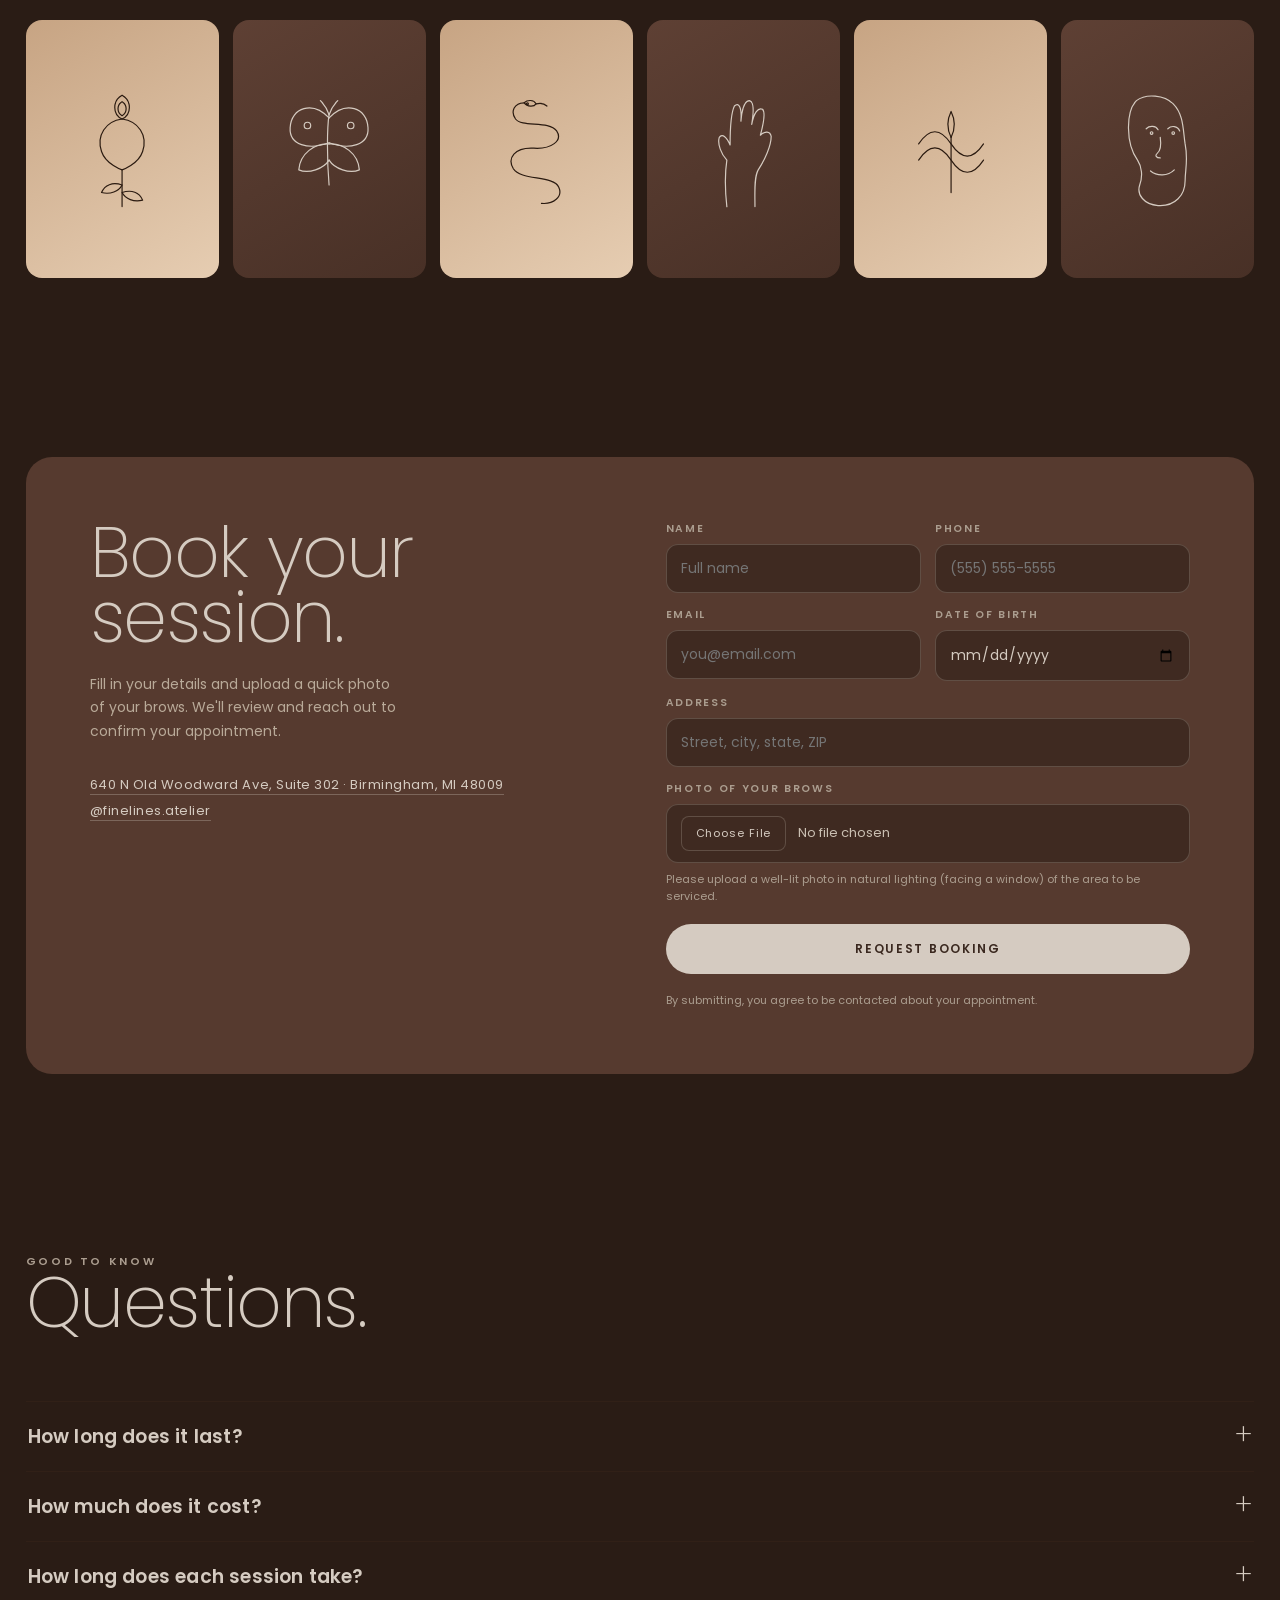
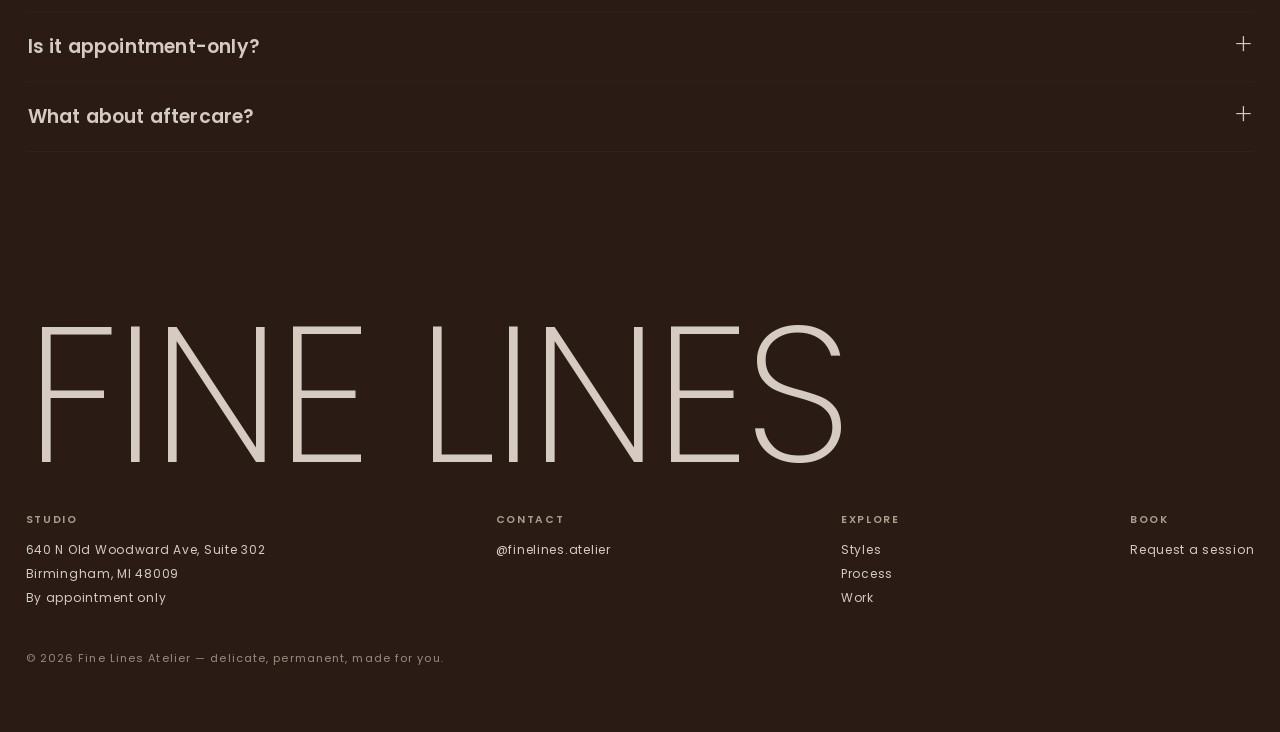
==== commit 4604e459: "Copy edits: services, process, gallery, FAQ, footer" ====
--- a/index.html
+++ b/index.html
@@ -386,7 +386,7 @@
   <section class="block" id="styles">
     <div class="section-head">
       <div><div class="eyebrow">03 SIGNATURE SERVICES</div><h3>What we do.</h3></div>
-      <p>Book any service below, or bring inspiration and we'll tailor it to your features during a free consult.</p>
+      <p>Book any service below, or bring inspiration and we'll tailor it to your features during a consult.</p>
     </div>
     <div class="grid4" id="styleGrid"></div>
   </section>
@@ -395,7 +395,7 @@
   <section class="block" id="process">
     <div class="section-head">
       <div><div class="eyebrow">HOW IT WORKS</div><h3>From idea to healed.</h3></div>
-      <p>A calm, four-step process. Most first-timers are in and out within the hour.</p>
+      <p>A calm, four-step process.</p>
     </div>
     <div class="process">
       <div class="step"><div class="n">01</div><h4>Consult</h4><p>Share your goal, shape, and color. We talk options, pricing, and exactly what each service involves.</p></div>
@@ -408,8 +408,8 @@
   <!-- GALLERY -->
   <section class="block" id="work">
     <div class="section-head">
-      <div><div class="eyebrow">SELECTED WORK</div><h3>Recent lines.</h3></div>
-      <p>A glimpse of the motifs clients love most — swap any into the hero above by tapping the thumbnails.</p>
+      <div><div class="eyebrow">SELECTED WORK</div><h3>The Latest.</h3></div>
+      <p>A glimpse of the motifs clients love most.</p>
     </div>
     <div class="gallery" id="gallery"></div>
   </section>
@@ -466,8 +466,9 @@
     <div class="faq">
       <details><summary>How long does it last?<span class="plus">+</span></summary><p>Nanobrows and lip blushing are semi-permanent and typically last one to three years, with a recommended annual touch-up. Fine line tattoos are permanent. Healing, skin type, and sun exposure all affect longevity.</p></details>
       <details><summary>How much does it cost?<span class="plus">+</span></summary><p>Each service is priced individually, and brow and lip work includes a perfecting touch-up. You'll get a clear quote after your consult, before anything is booked.</p></details>
-      <details><summary>Is it appointment-only?<span class="plus">+</span></summary><p>Yes. We keep the studio calm and unhurried, so every session is by appointment. Request a booking below and we'll find a time.</p></details>
-      <details><summary>What about aftercare?<span class="plus">+</span></summary><p>You'll leave with a printed guide and a direct message line for the full two-week heal. Keep it clean, moisturised, and out of the sun.</p></details>
+      <details><summary>How long does each session take?<span class="plus">+</span></summary><p>Depending on your service, each appointment will take anywhere from 2 to 4 hours.</p></details>
+      <details><summary>Is it appointment-only?<span class="plus">+</span></summary><p>Yes. We keep the studio calm and unhurried, so every session is by appointment. Request a booking below and we'll get you in!</p></details>
+      <details><summary>What about aftercare?<span class="plus">+</span></summary><p>You'll be provided aftercare instructions &amp; a kit to go home with, with direct access to me during your healing. Depending on the service, healing takes up to 2 weeks, keeping them clean, hydrated, and out of the sun.</p></details>
     </div>
   </section>
 
@@ -478,7 +479,7 @@
       <div class="foot-col"><b>Studio</b><div>640 N Old Woodward Ave, Suite 302<br>Birmingham, MI 48009<br>By appointment only</div></div>
       <div class="foot-col"><b>Contact</b><div><a href="https://instagram.com" target="_blank" rel="noopener">@finelines.atelier</a></div></div>
       <div class="foot-col"><b>Explore</b><div><a href="#styles">Styles</a><br><a href="#process">Process</a><br><a href="#work">Work</a></div></div>
-      <div class="foot-col"><b>Book</b><div><a href="#book">Request a session</a><br><a href="#book">Free consult</a></div></div>
+      <div class="foot-col"><b>Book</b><div><a href="#book">Request a session</a></div></div>
     </div>
     <div class="copyright">© 2026 Fine Lines Atelier — delicate, permanent, made for you.</div>
   </footer>
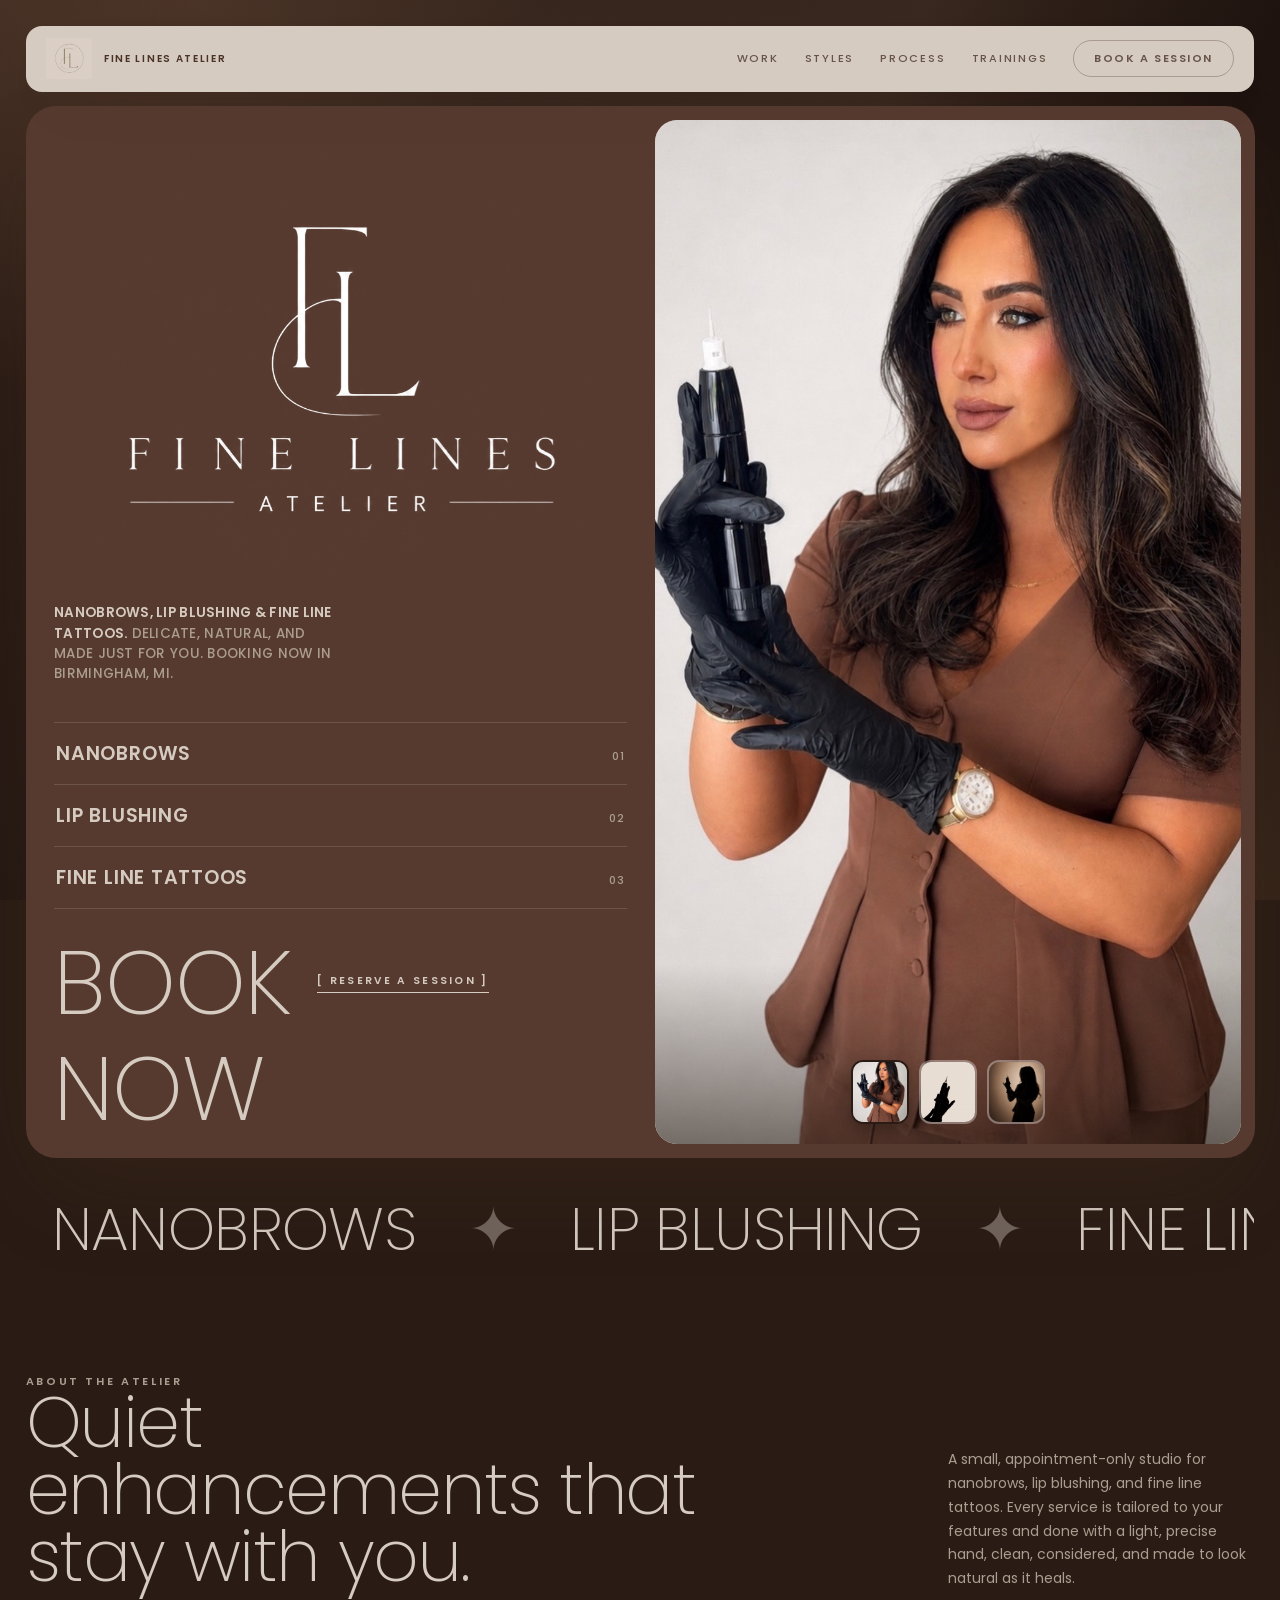
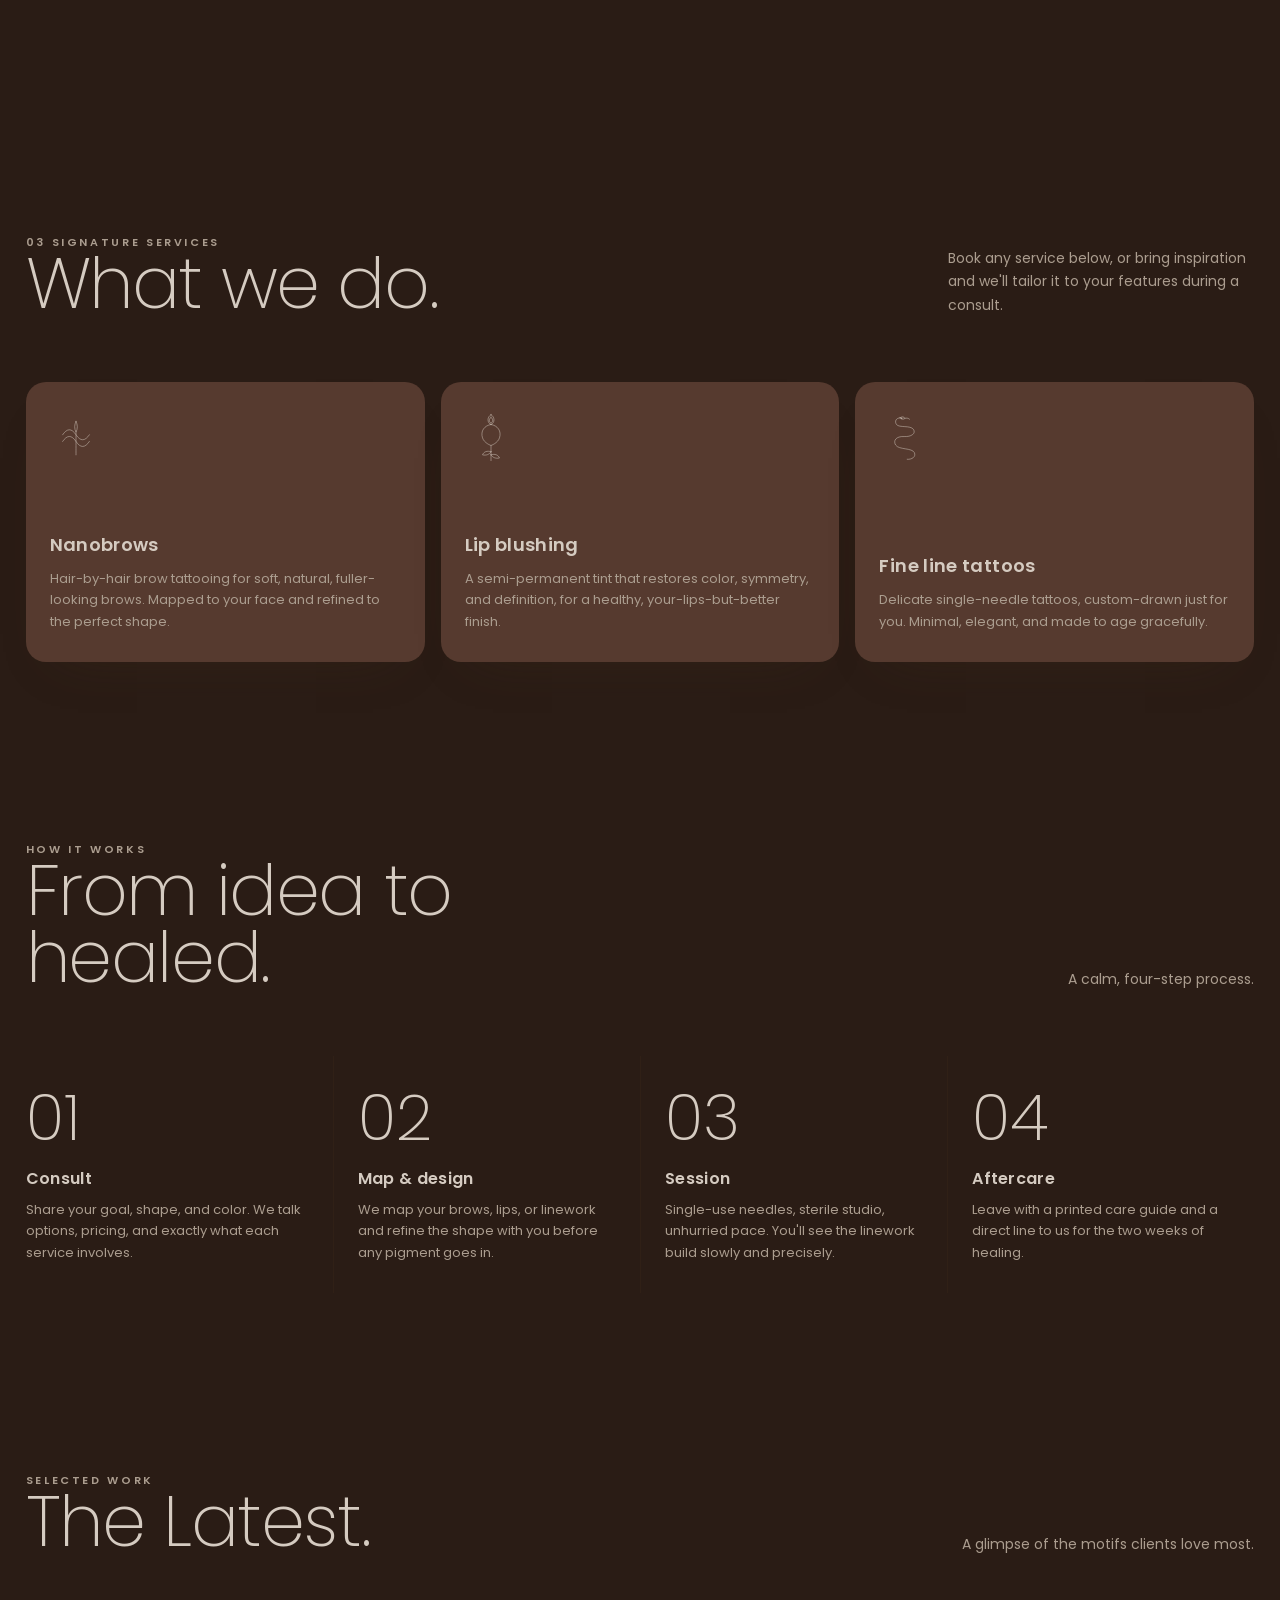
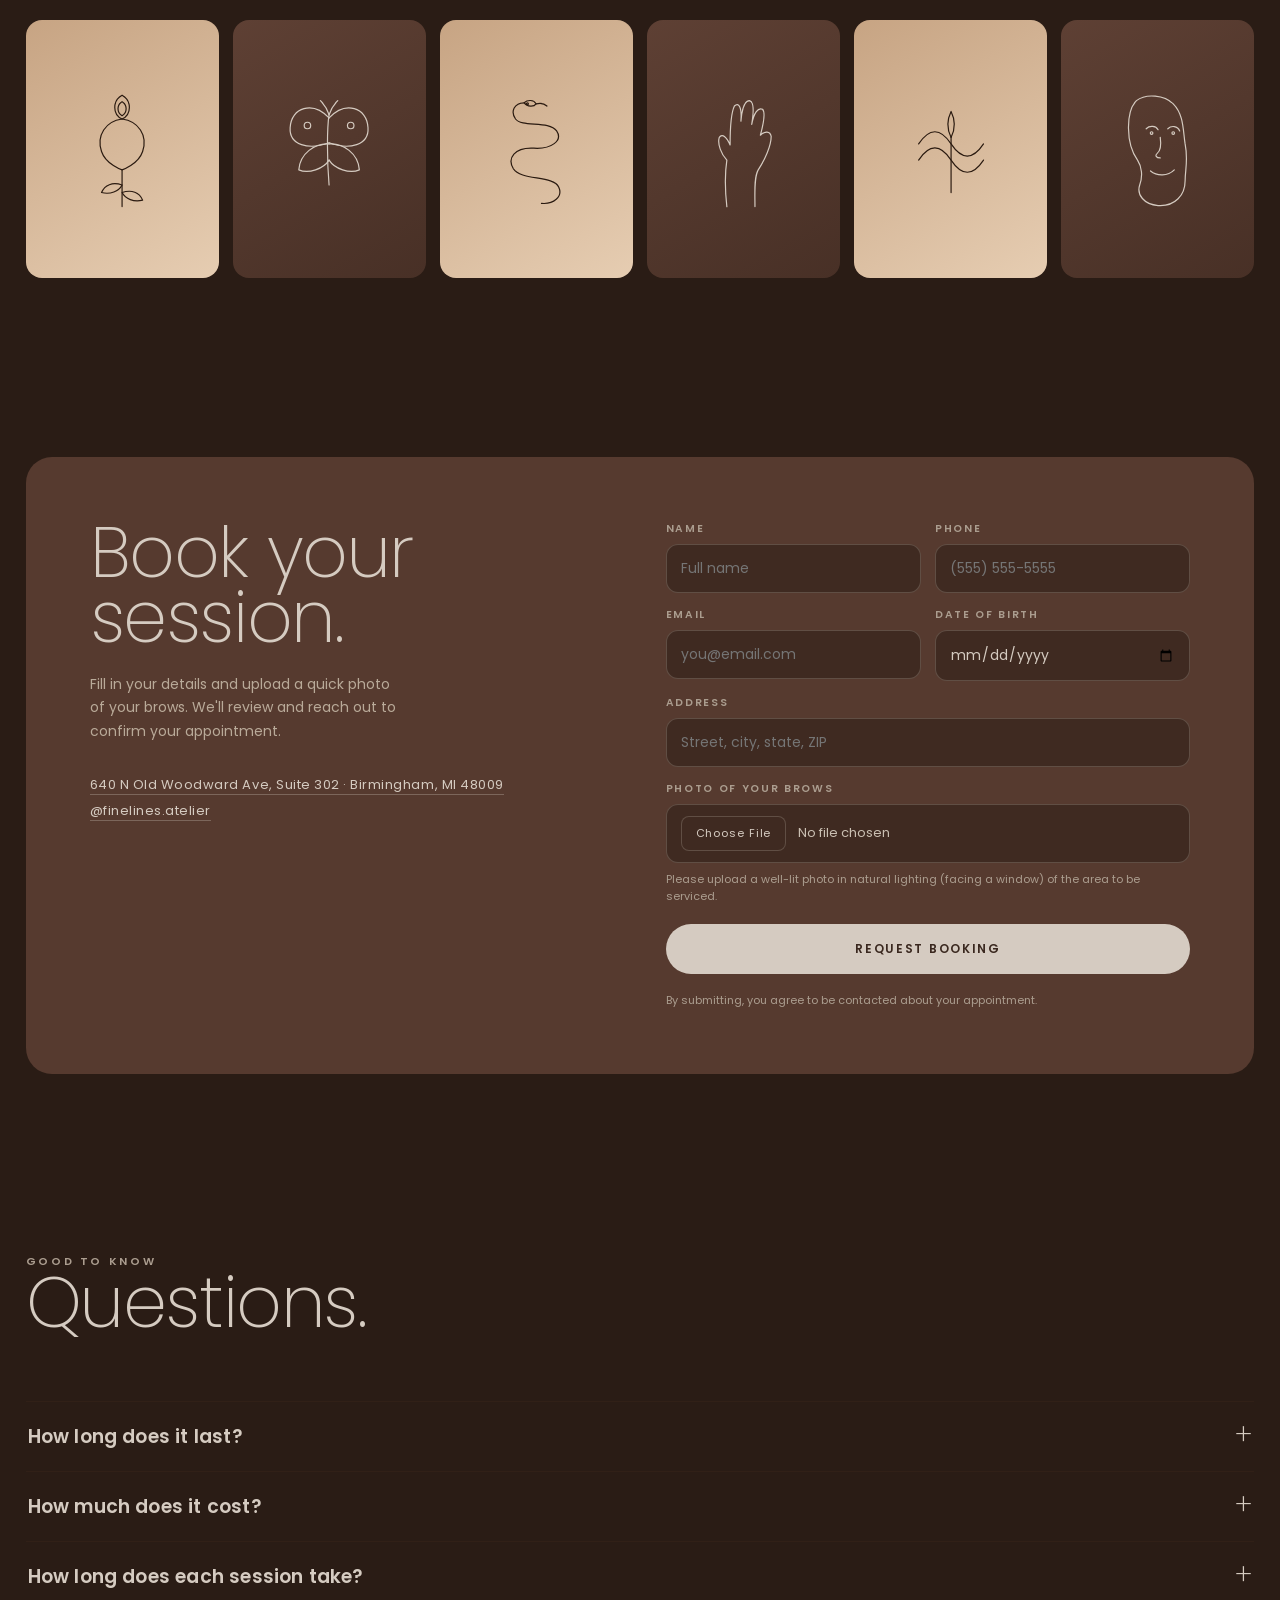
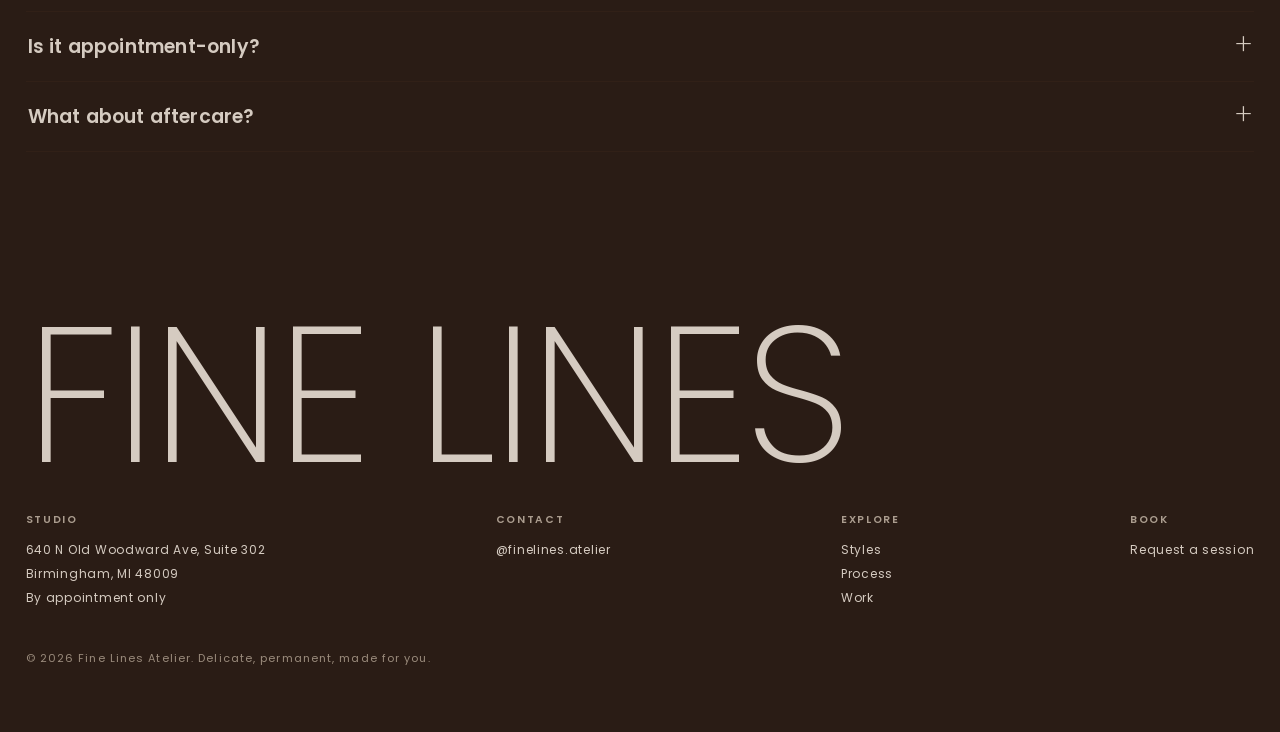
==== commit 955e300e: "Remove em dashes, add scroll-reveal animations" ====
--- a/index.html
+++ b/index.html
@@ -3,8 +3,8 @@
 <head>
 <meta charset="UTF-8" />
 <meta name="viewport" content="width=device-width, initial-scale=1.0" />
-<title>Fine Lines Atelier — Nanobrows, Lip Blushing &amp; Fine Line Tattoos</title>
-<meta name="description" content="Fine Lines Atelier — nanobrows, lip blushing, and fine line tattoos in Birmingham, MI. Delicate, natural, made for you. Book a consultation." />
+<title>Fine Lines Atelier | Nanobrows, Lip Blushing &amp; Fine Line Tattoos</title>
+<meta name="description" content="Fine Lines Atelier: nanobrows, lip blushing, and fine line tattoos in Birmingham, MI. Delicate, natural, made for you. Book a consultation." />
 <link rel="preconnect" href="https://fonts.googleapis.com" />
 <link rel="preconnect" href="https://fonts.gstatic.com" crossorigin />
 <link href="https://fonts.googleapis.com/css2?family=Poppins:wght@200;300;400;500;600;700&display=swap" rel="stylesheet" />
@@ -319,6 +319,11 @@
   @keyframes wordIn{to{opacity:1;transform:translateY(0)}}
   @keyframes wipeIn{to{clip-path:inset(0 0 0 0%)}}
   @keyframes fadeUp{from{opacity:0;transform:translateY(16px)}to{opacity:1;transform:translateY(0)}}
+
+  /* ---------- scroll reveal ---------- */
+  .reveal{opacity:0;transform:translateY(28px);transition:opacity .7s ease, transform .85s cubic-bezier(.16,1,.3,1)}
+  .reveal.in{opacity:1;transform:none}
+  @media (prefers-reduced-motion:reduce){.reveal{opacity:1;transform:none;transition:none}}
 </style>
 </head>
 <body>
@@ -344,7 +349,7 @@
   <div class="card anim-card">
     <div class="left">
       <img class="hero-logo" src="logo-hero-white.png" alt="Fine Lines Atelier" />
-      <div class="tagline">Nanobrows, lip blushing &amp; fine line tattoos — <span class="mut">delicate, natural, and made just for you. Booking now in Birmingham, MI.</span></div>
+      <div class="tagline">Nanobrows, lip blushing &amp; fine line tattoos. <span class="mut">Delicate, natural, and made just for you. Booking now in Birmingham, MI.</span></div>
       <nav class="styles-list" id="styles-quick">
         <a href="#styles"><span>NANOBROWS</span><span class="num">01</span></a>
         <a href="#styles"><span>LIP BLUSHING</span><span class="num">02</span></a>
@@ -378,7 +383,7 @@
         <div class="eyebrow">ABOUT THE ATELIER</div>
         <h3>Quiet enhancements that stay with you.</h3>
       </div>
-      <p>A small, appointment-only studio for nanobrows, lip blushing, and fine line tattoos. Every service is tailored to your features and done with a light, precise hand — clean, considered, and made to look natural as it heals.</p>
+      <p>A small, appointment-only studio for nanobrows, lip blushing, and fine line tattoos. Every service is tailored to your features and done with a light, precise hand, clean, considered, and made to look natural as it heals.</p>
     </div>
   </section>
 
@@ -428,7 +433,7 @@
       <div>
         <form id="intake" enctype="multipart/form-data">
           <input type="hidden" name="access_key" value="YOUR_WEB3FORMS_ACCESS_KEY" />
-          <input type="hidden" name="subject" value="New booking request — Fine Lines Atelier" />
+          <input type="hidden" name="subject" value="New booking request from Fine Lines Atelier website" />
           <input type="hidden" name="from_name" value="Fine Lines Atelier Website" />
           <input type="checkbox" name="botcheck" style="display:none" tabindex="-1" autocomplete="off" />
 
@@ -451,7 +456,7 @@
           </div>
           <button class="submit" type="submit">REQUEST BOOKING</button>
           <p class="formnote">By submitting, you agree to be contacted about your appointment.</p>
-          <div class="success" id="ok">Thanks! Your request is in — we'll text or email you shortly to confirm.</div>
+          <div class="success" id="ok">Thanks! Your request is in. We'll text or email you shortly to confirm.</div>
           <div class="errmsg" id="err"></div>
         </form>
       </div>
@@ -481,7 +486,7 @@
       <div class="foot-col"><b>Explore</b><div><a href="#styles">Styles</a><br><a href="#process">Process</a><br><a href="#work">Work</a></div></div>
       <div class="foot-col"><b>Book</b><div><a href="#book">Request a session</a></div></div>
     </div>
-    <div class="copyright">© 2026 Fine Lines Atelier — delicate, permanent, made for you.</div>
+    <div class="copyright">© 2026 Fine Lines Atelier. Delicate, permanent, made for you.</div>
   </footer>
 
 </div>
@@ -554,7 +559,7 @@
   // style cards
   const styleData=[
     {ic:'wave',t:'Nanobrows',d:'Hair-by-hair brow tattooing for soft, natural, fuller-looking brows. Mapped to your face and refined to the perfect shape.'},
-    {ic:'rose',t:'Lip blushing',d:'A semi-permanent tint that restores color, symmetry, and definition — for a healthy, your-lips-but-better finish.'},
+    {ic:'rose',t:'Lip blushing',d:'A semi-permanent tint that restores color, symmetry, and definition, for a healthy, your-lips-but-better finish.'},
     {ic:'snake',t:'Fine line tattoos',d:'Delicate single-needle tattoos, custom-drawn just for you. Minimal, elegant, and made to age gracefully.'}
   ];
   const styleGrid=document.getElementById('styleGrid');
@@ -569,6 +574,21 @@
   const mqText=['NANOBROWS','LIP BLUSHING','FINE LINE TATTOOS','PERMANENT MAKEUP','BIRMINGHAM, MI','BY APPOINTMENT'];
   const mqHTML=mqText.map(t=>`<span>${t}</span><span class="dot">✦</span>`).join('');
   document.getElementById('mq').innerHTML=mqHTML+mqHTML;
+
+  // reveal text & elements on scroll
+  (function(){
+    if(window.matchMedia && matchMedia('(prefers-reduced-motion: reduce)').matches) return;
+    const els=[...document.querySelectorAll('.section-head, .style-card, .step, .gtile, .book-card, .faq details, .foot-word, .foot-grid')];
+    if(!('IntersectionObserver' in window)){els.forEach(e=>e.classList.add('in'));return;}
+    // stagger items that appear in groups
+    const stag=(sel,step)=>document.querySelectorAll(sel).forEach((el,i)=>{el.style.transitionDelay=((i%6)*step)+'s';});
+    stag('.style-card',.08); stag('.step',.07); stag('.gtile',.06); stag('.faq details',.05);
+    els.forEach(el=>el.classList.add('reveal'));
+    const io=new IntersectionObserver((ents)=>{
+      ents.forEach(e=>{ if(e.isIntersecting){ e.target.classList.add('in'); io.unobserve(e.target); } });
+    },{threshold:.12, rootMargin:'0px 0px -8% 0px'});
+    els.forEach(el=>io.observe(el));
+  })();
 
   // booking intake form -> Web3Forms (handles the brow photo upload)
   const intake=document.getElementById('intake');
@@ -587,7 +607,7 @@
         if(data.success){ intake.reset(); ok.classList.add('show'); btn.textContent='REQUEST SENT'; }
         else{ throw new Error(data.message||'error'); }
       }catch(ex){
-        err.textContent='Sorry — that didn’t send. Please try again, or email us directly.';
+        err.textContent='Sorry, that didn’t send. Please try again, or email us directly.';
         err.classList.add('show'); btn.textContent=label; btn.disabled=false;
       }
     });
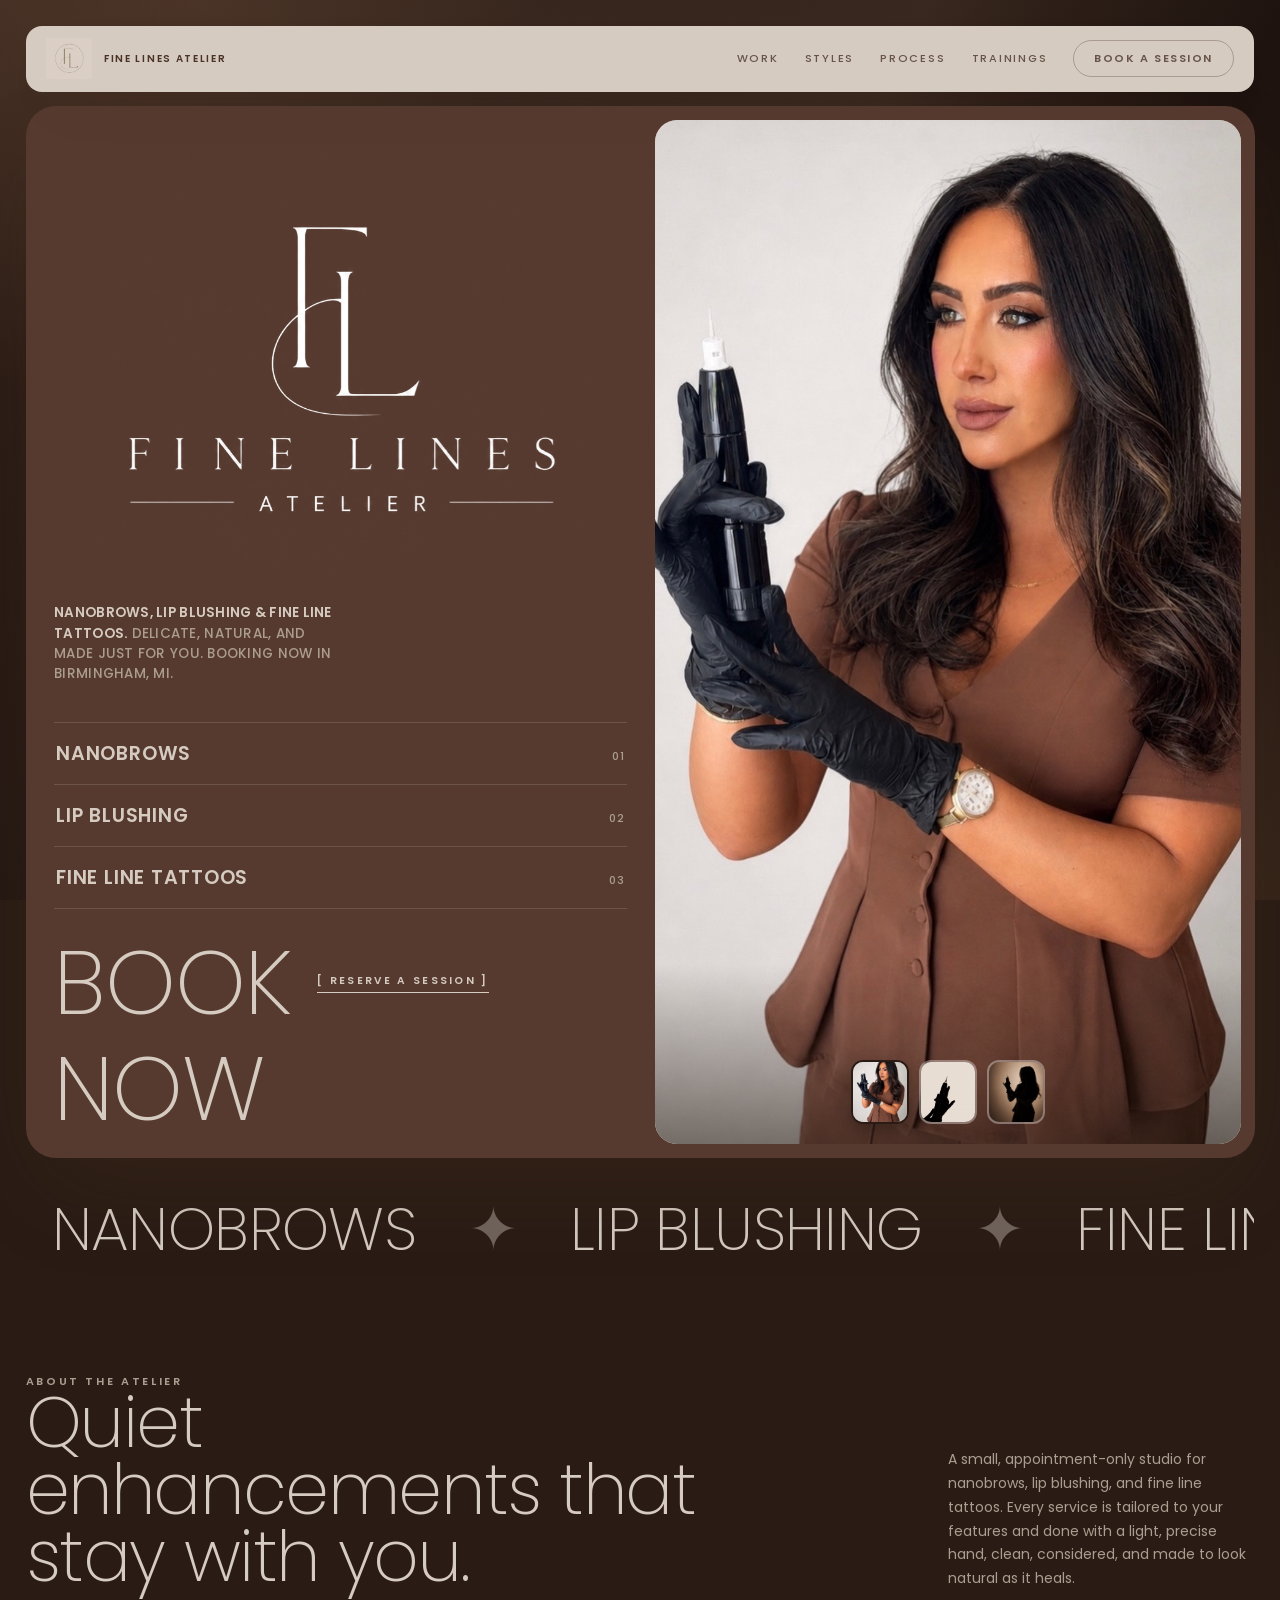
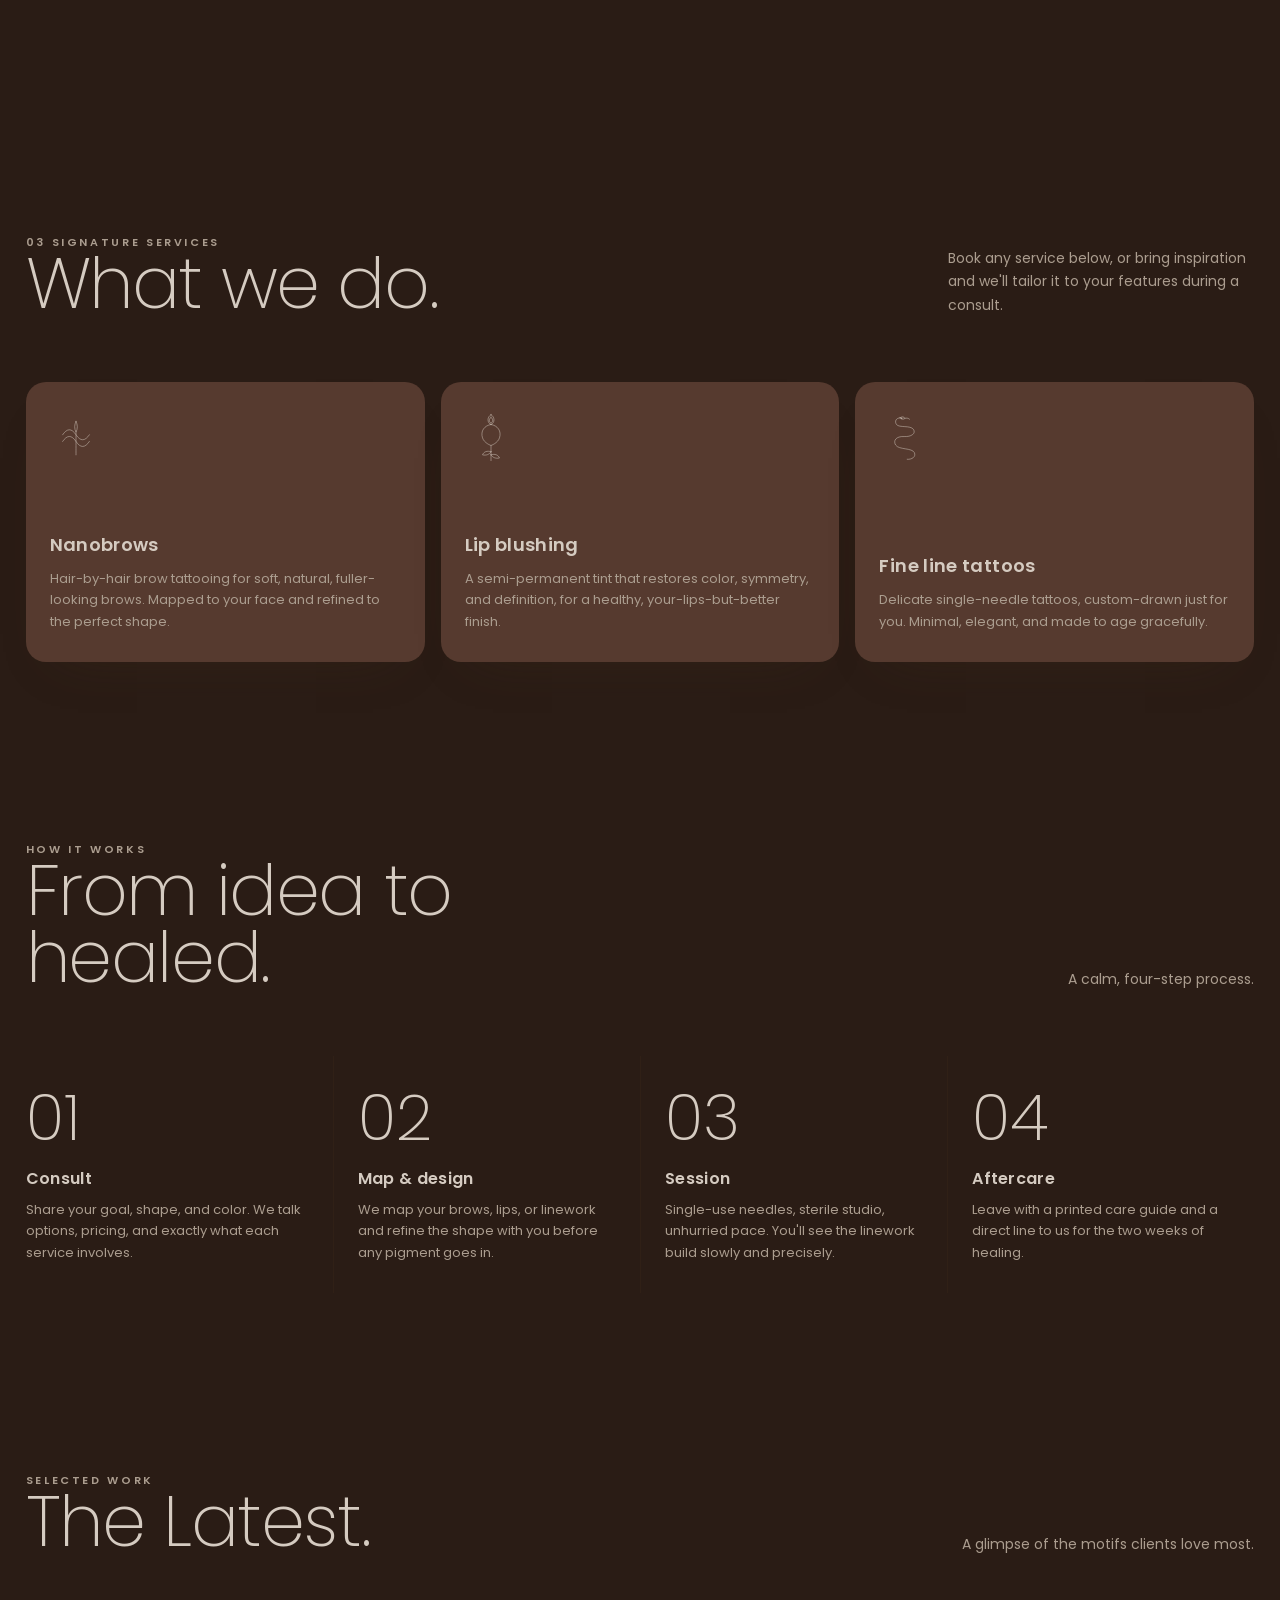
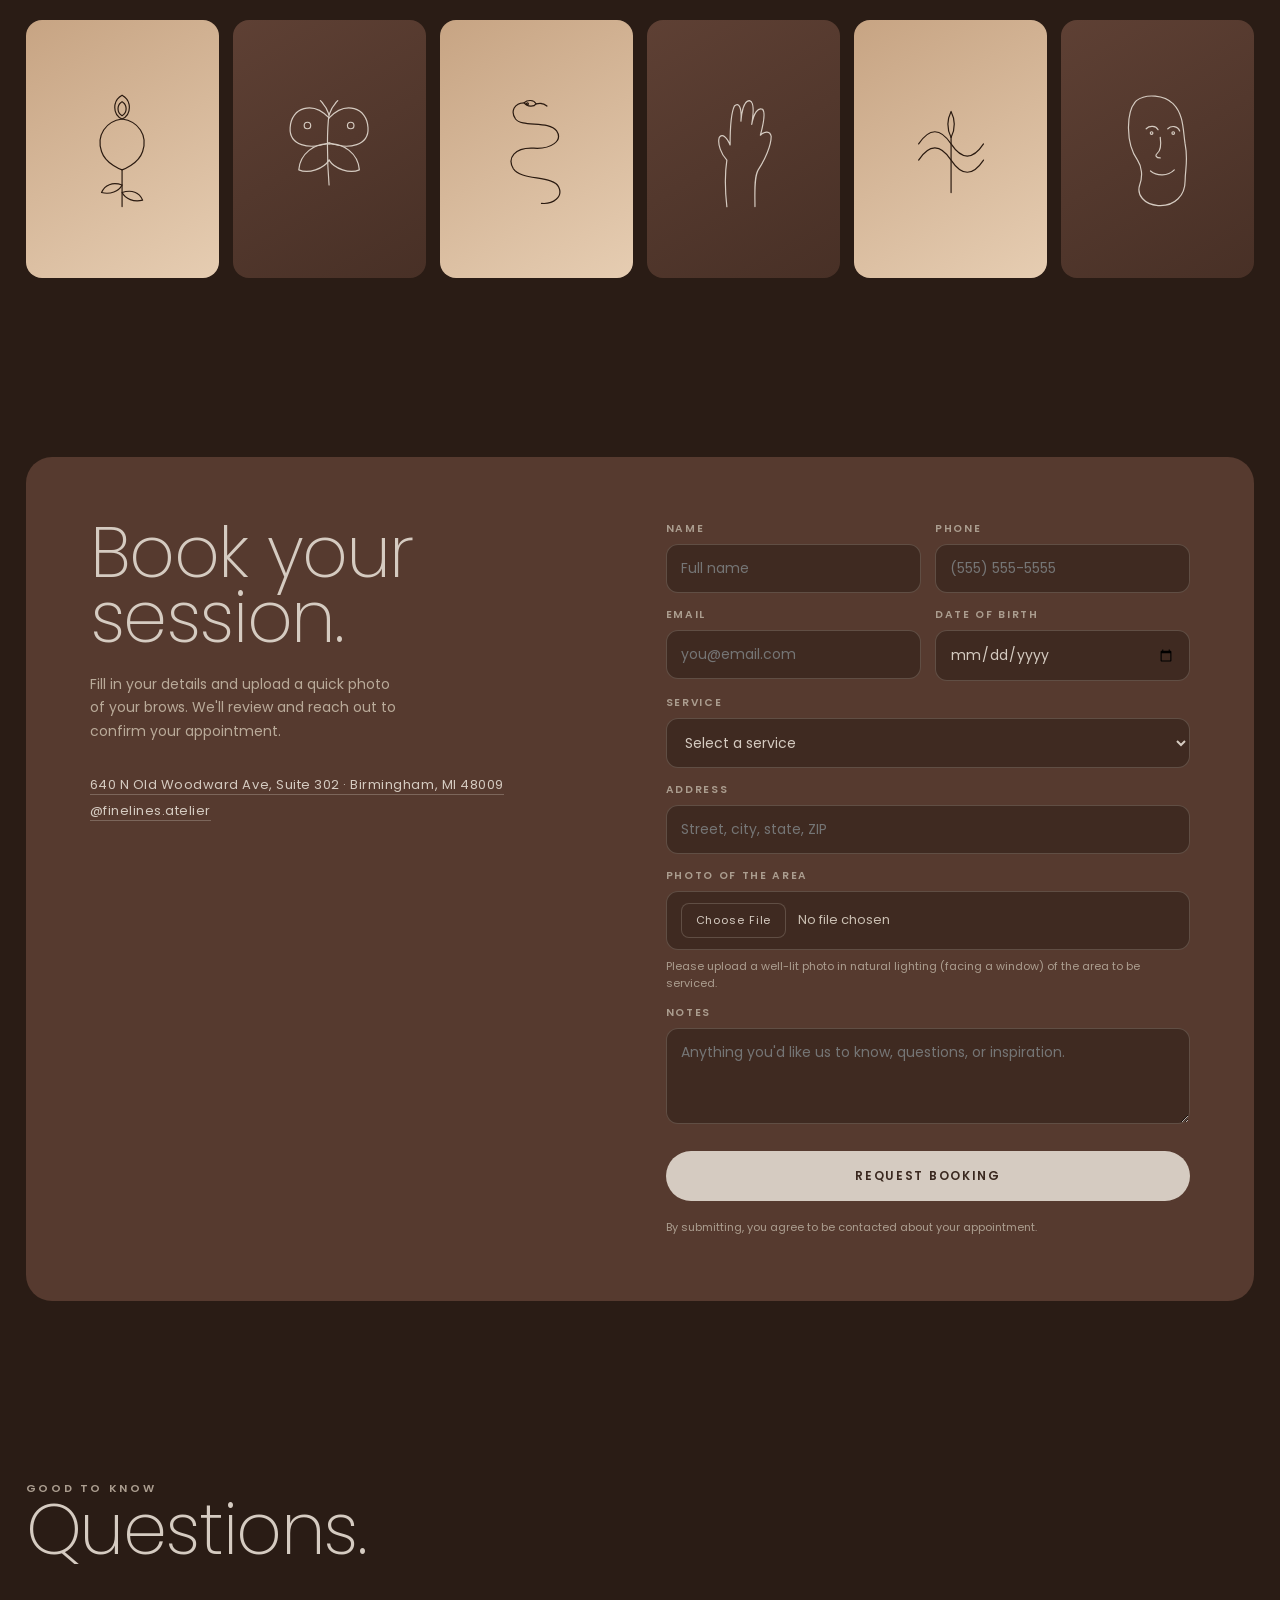
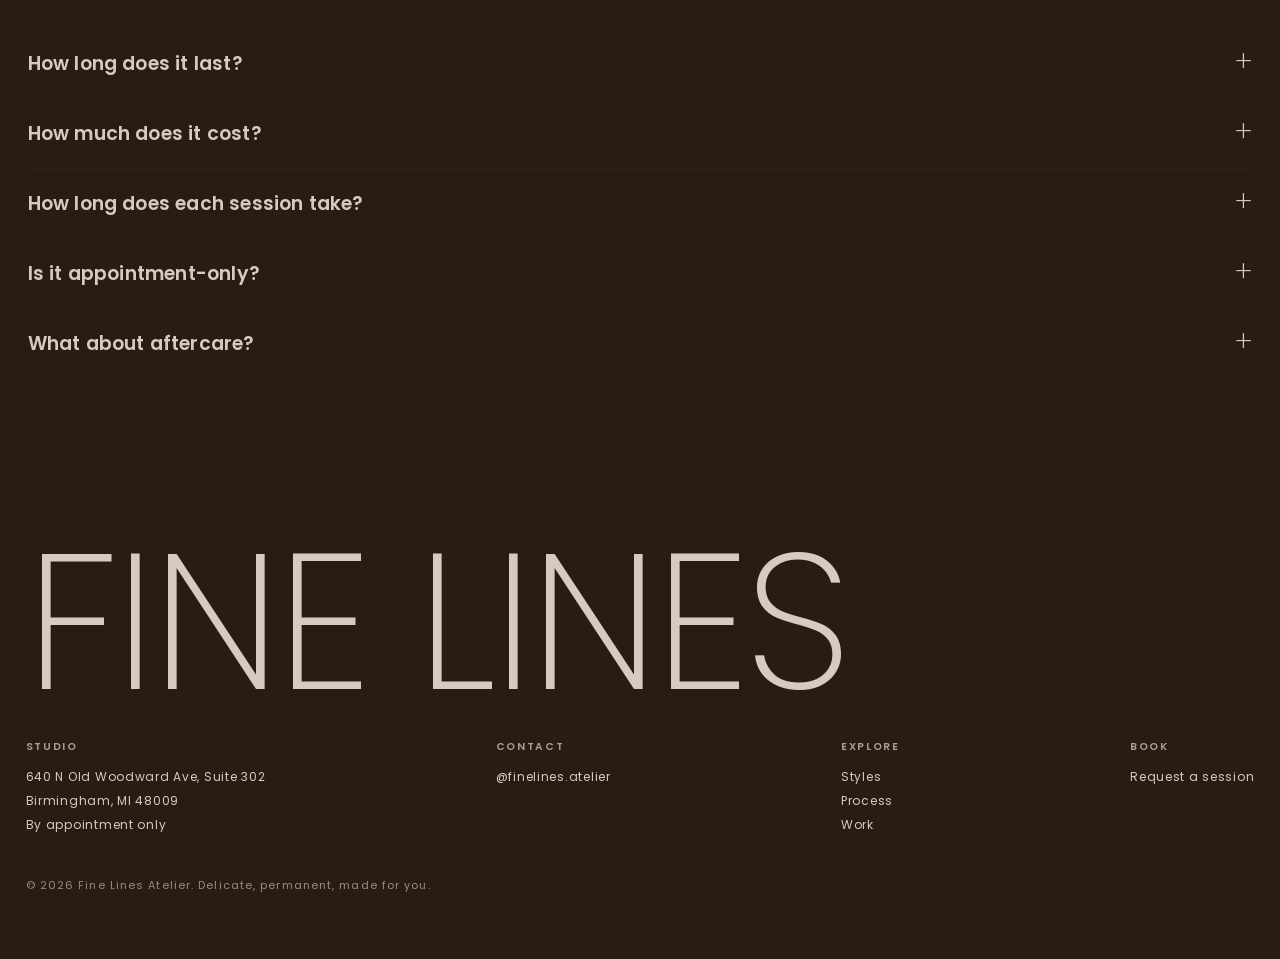
==== commit 9c4cce43: "Add service selector and notes to booking form" ====
--- a/index.html
+++ b/index.html
@@ -446,13 +446,27 @@
             <div><label>DATE OF BIRTH</label><input name="date_of_birth" type="date" required /></div>
           </div>
           <div>
+            <label>SERVICE</label>
+            <select name="service" required>
+              <option value="" disabled selected>Select a service</option>
+              <option>Nanobrows</option>
+              <option>Lip blushing</option>
+              <option>Fine line tattoo</option>
+              <option>Not sure yet</option>
+            </select>
+          </div>
+          <div>
             <label>ADDRESS</label>
             <input name="address" required placeholder="Street, city, state, ZIP" />
           </div>
           <div>
-            <label>PHOTO OF YOUR BROWS</label>
-            <input class="file" name="brow_photo" type="file" accept="image/*" required />
+            <label>PHOTO OF THE AREA</label>
+            <input class="file" name="photo" type="file" accept="image/*" required />
             <p class="filehint">Please upload a well-lit photo in natural lighting (facing a window) of the area to be serviced.</p>
+          </div>
+          <div>
+            <label>NOTES</label>
+            <textarea name="notes" placeholder="Anything you'd like us to know, questions, or inspiration."></textarea>
           </div>
           <button class="submit" type="submit">REQUEST BOOKING</button>
           <p class="formnote">By submitting, you agree to be contacted about your appointment.</p>
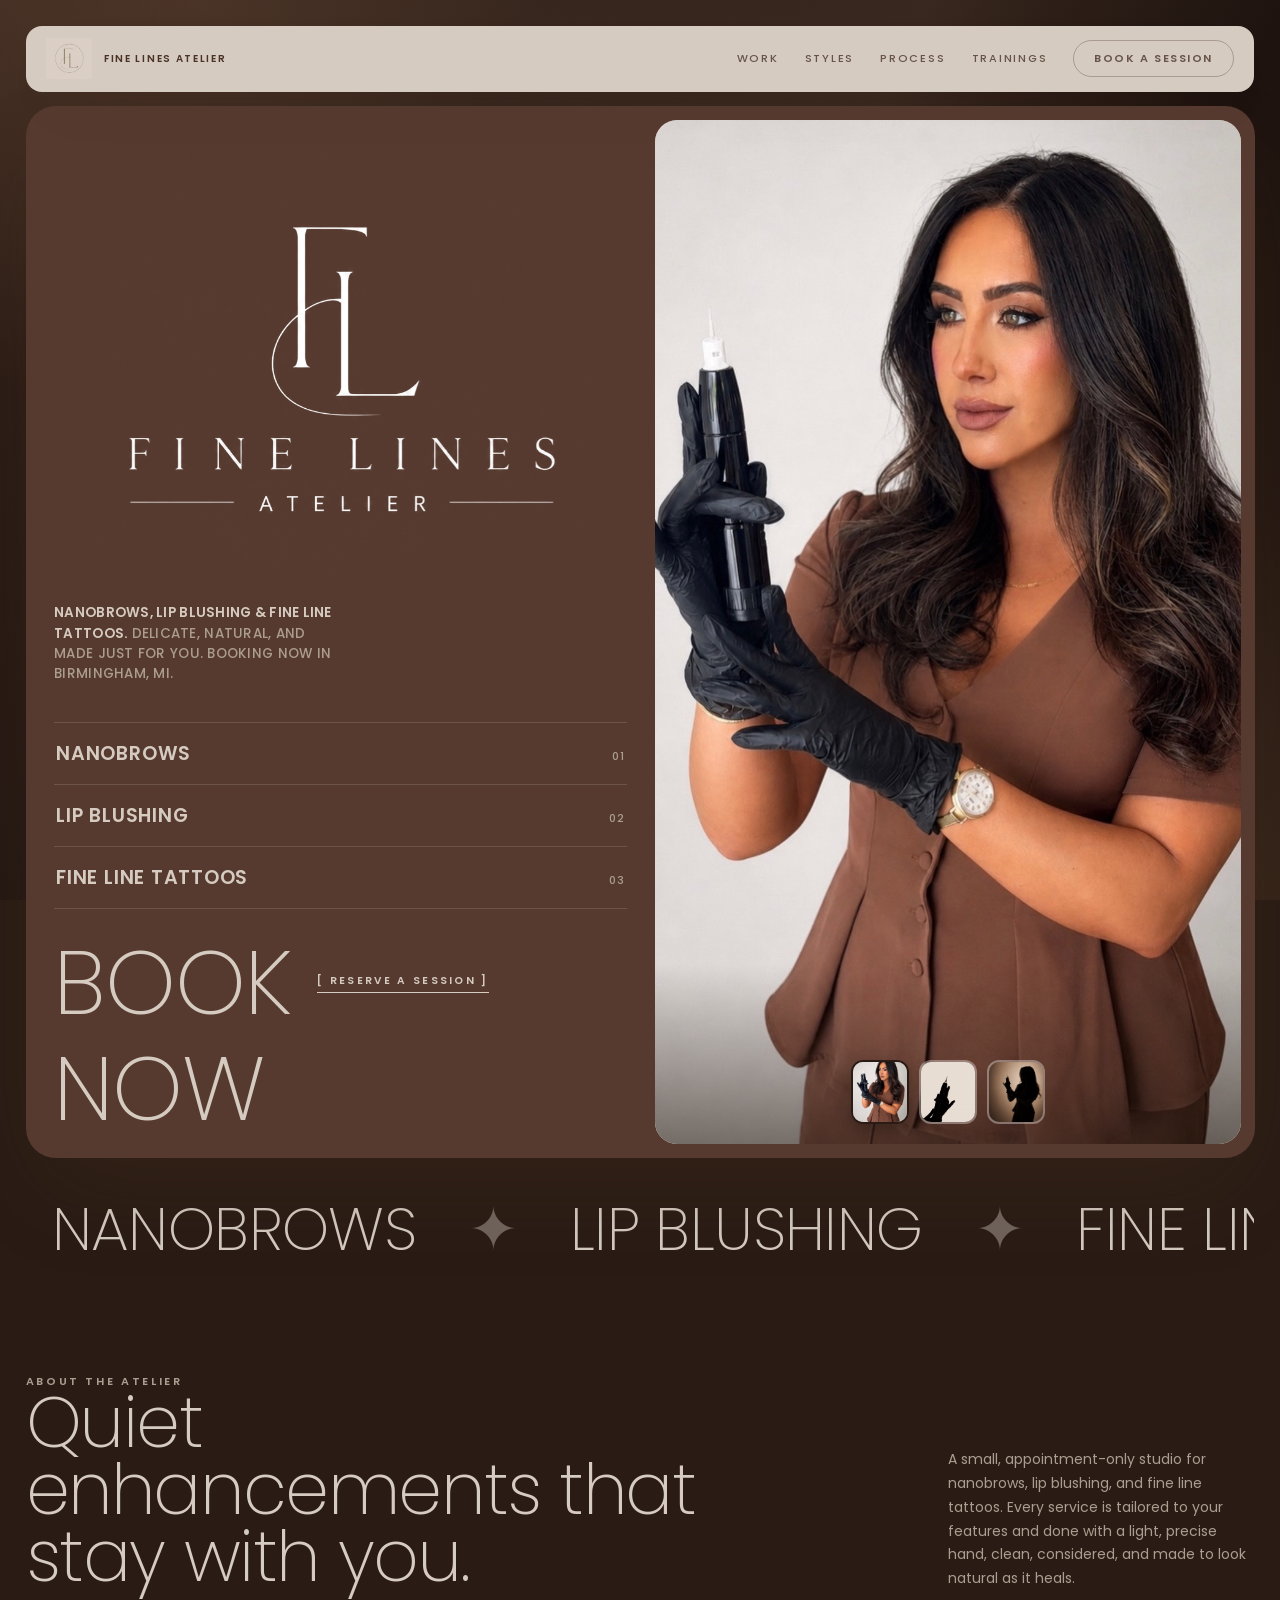
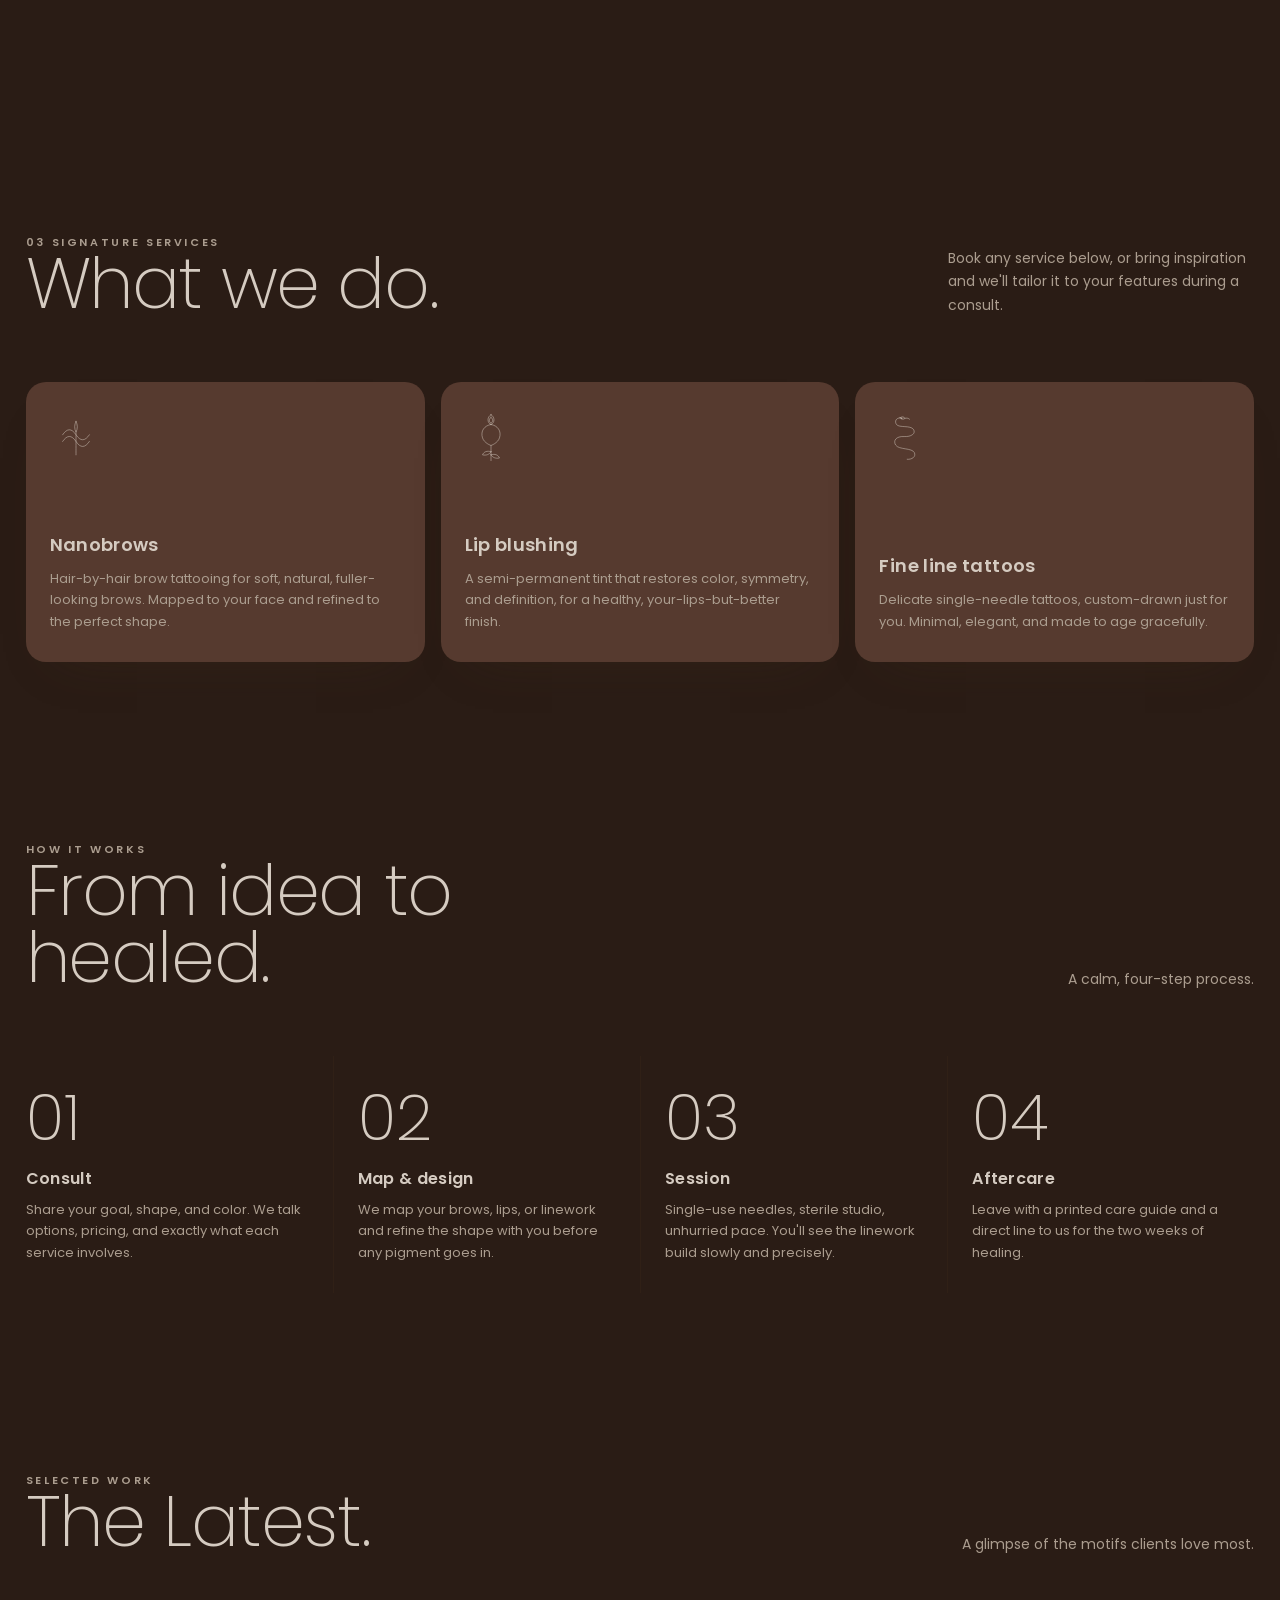
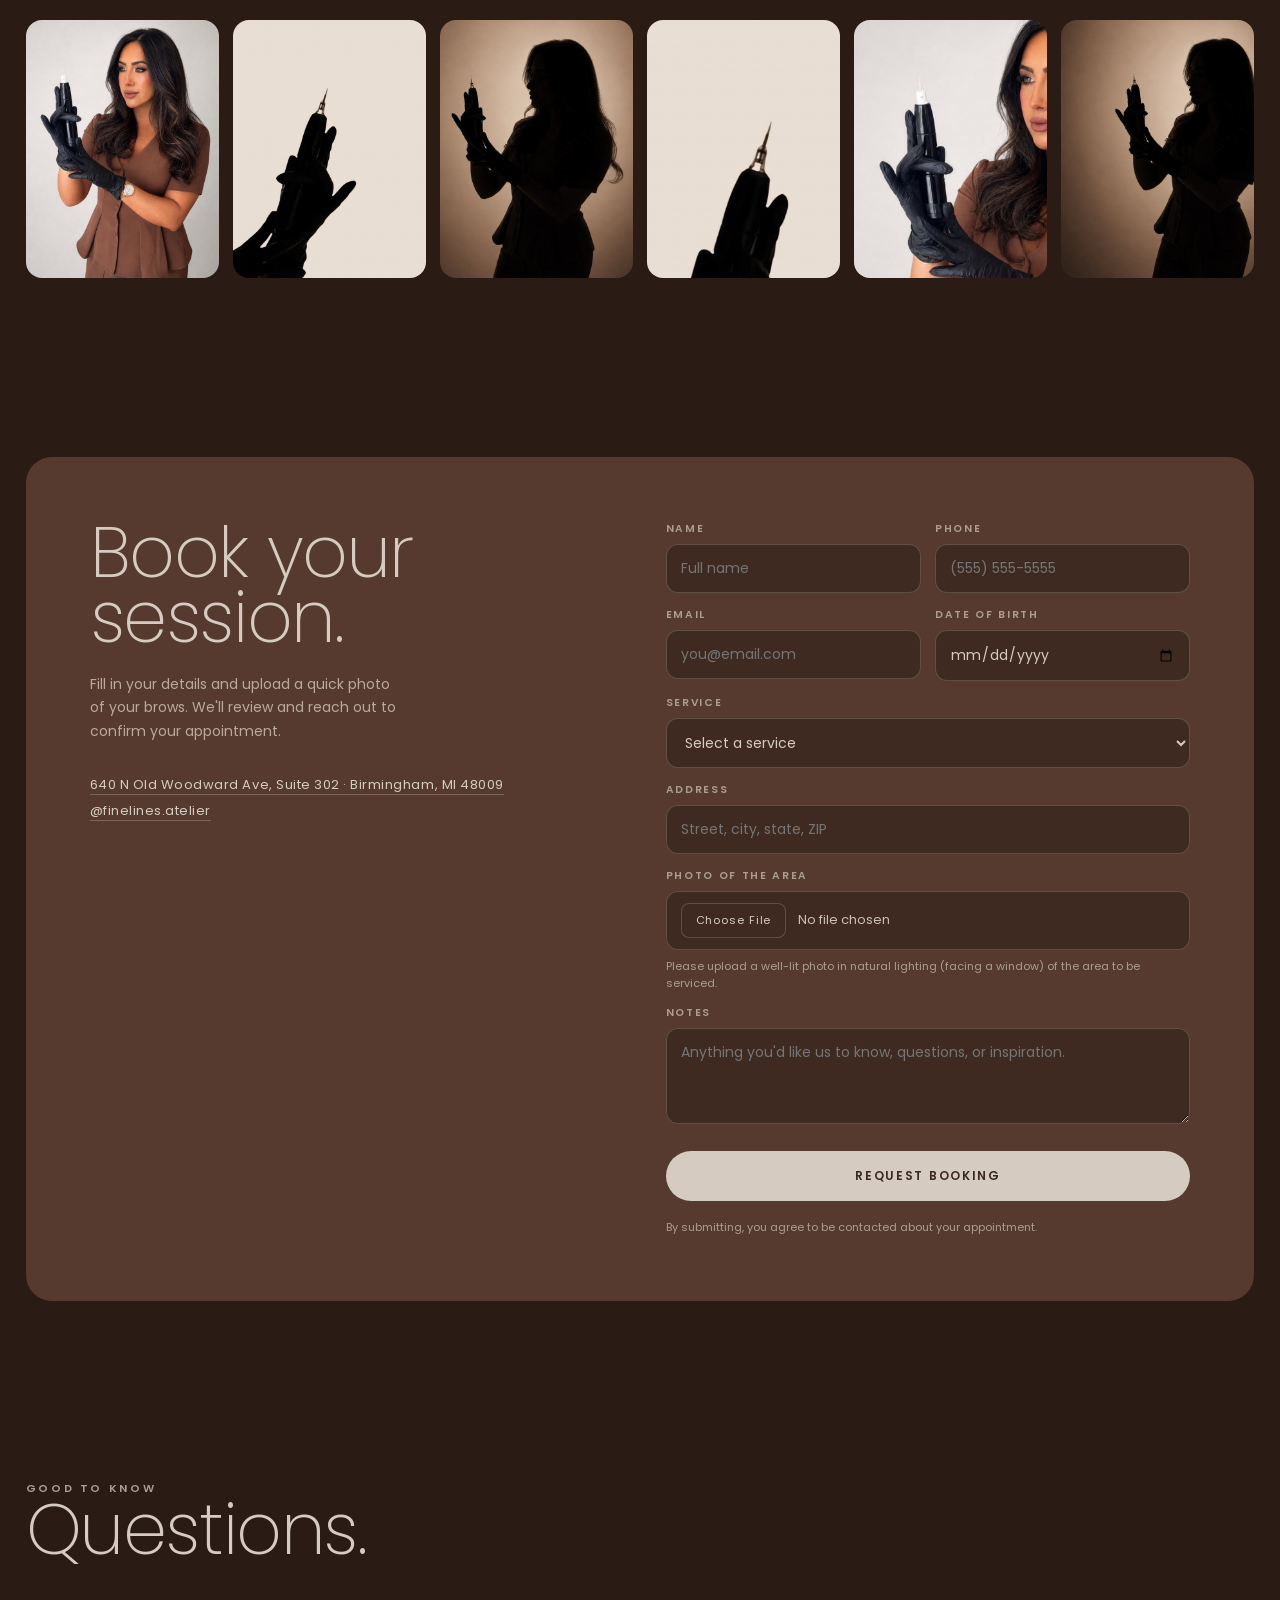
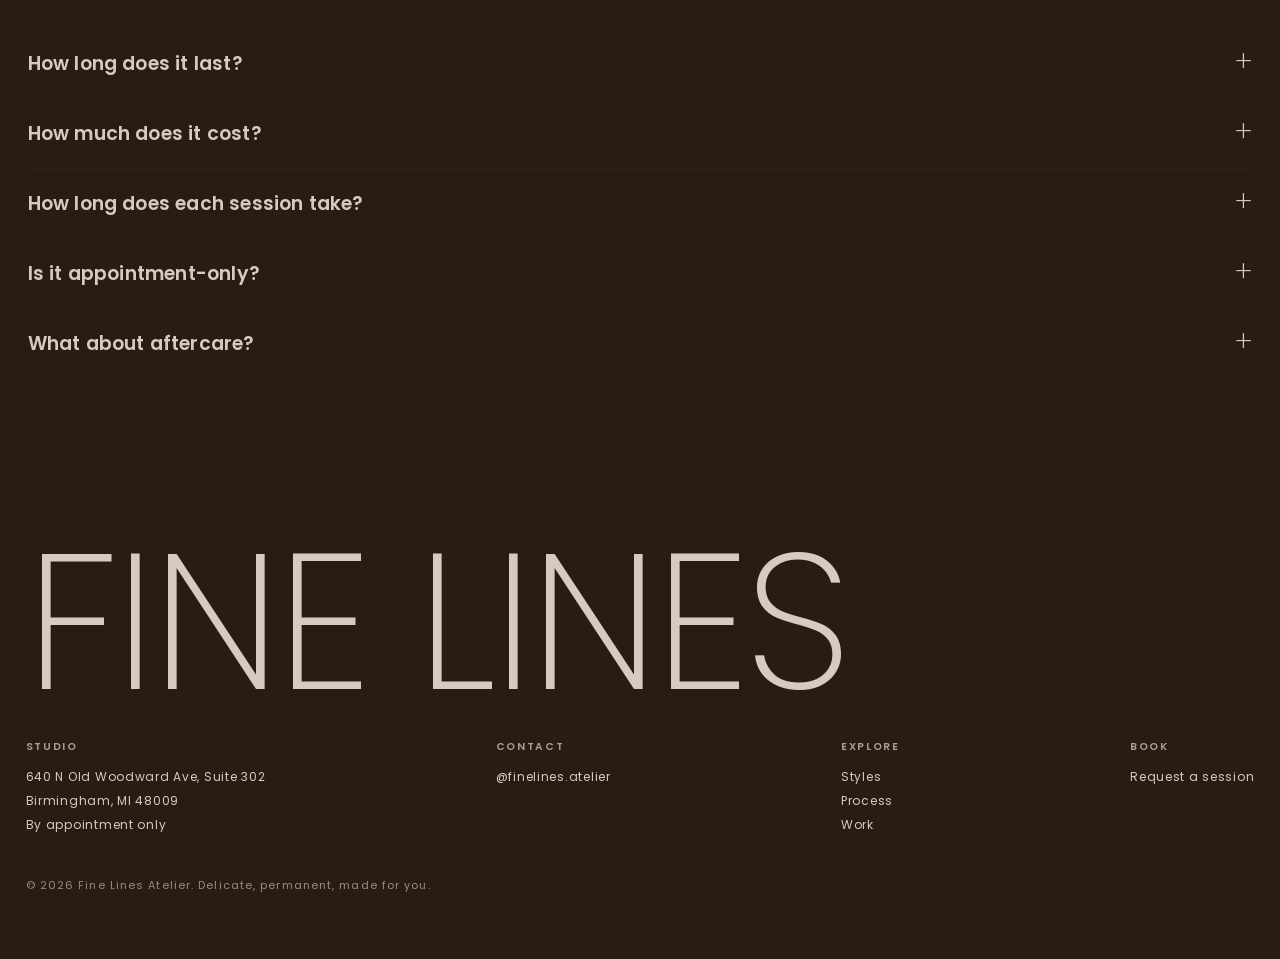
==== commit 10bb0064: "Add photo placeholders to The Latest gallery" ====
--- a/index.html
+++ b/index.html
@@ -214,6 +214,7 @@
     background:linear-gradient(150deg,var(--peach1),var(--peach2));transition:.3s}
   .gtile:nth-child(even){background:linear-gradient(150deg,#5e4034,#483026)}
   .gtile:hover{transform:scale(1.03)}
+  .gtile img{width:100%;height:100%;object-fit:cover;display:block}
   .gtile svg{width:56%;height:auto}
   .gtile svg path,.gtile svg circle{stroke:#2a1a10;fill:none;stroke-width:2.2;stroke-linecap:round;stroke-linejoin:round}
   .gtile:nth-child(even) svg path,.gtile:nth-child(even) svg circle{stroke:#d5cbc1}
@@ -516,7 +517,7 @@
     wave:`<path d="M40 120 C 60 90, 80 90, 100 120 C 120 150, 140 150, 160 120"/><path d="M40 150 C 60 120, 80 120, 100 150 C 120 180, 140 180, 160 150"/><path d="M100 60 C 92 76, 92 92, 100 108 C 108 92, 108 76, 100 60 Z"/><path d="M100 108 C 100 150, 100 190, 100 210"/>`
   };
   const heroImgs = ['hero-1.jpg','hero-2.jpg','hero-3.jpg'];
-  const gallerySet = ['rose','moth','snake','hand','wave','face'];
+  const gallerySet = ['work-1.jpg','work-2.jpg','work-3.jpg','work-4.jpg','work-5.jpg','work-6.jpg'];
 
   /* tagline word-by-word reveal (matches reference typing-in effect) */
   (function(){
@@ -563,10 +564,10 @@
 
   // gallery
   const gallery=document.getElementById('gallery');
-  gallerySet.forEach(k=>{
+  gallerySet.forEach(src=>{
     const d=document.createElement('div');
     d.className='gtile';
-    d.innerHTML=`<svg viewBox="0 0 200 260">${motifs[k]}</svg>`;
+    d.innerHTML=`<img src="${src}" alt="Fine Lines Atelier work" loading="lazy" />`;
     gallery.appendChild(d);
   });
 
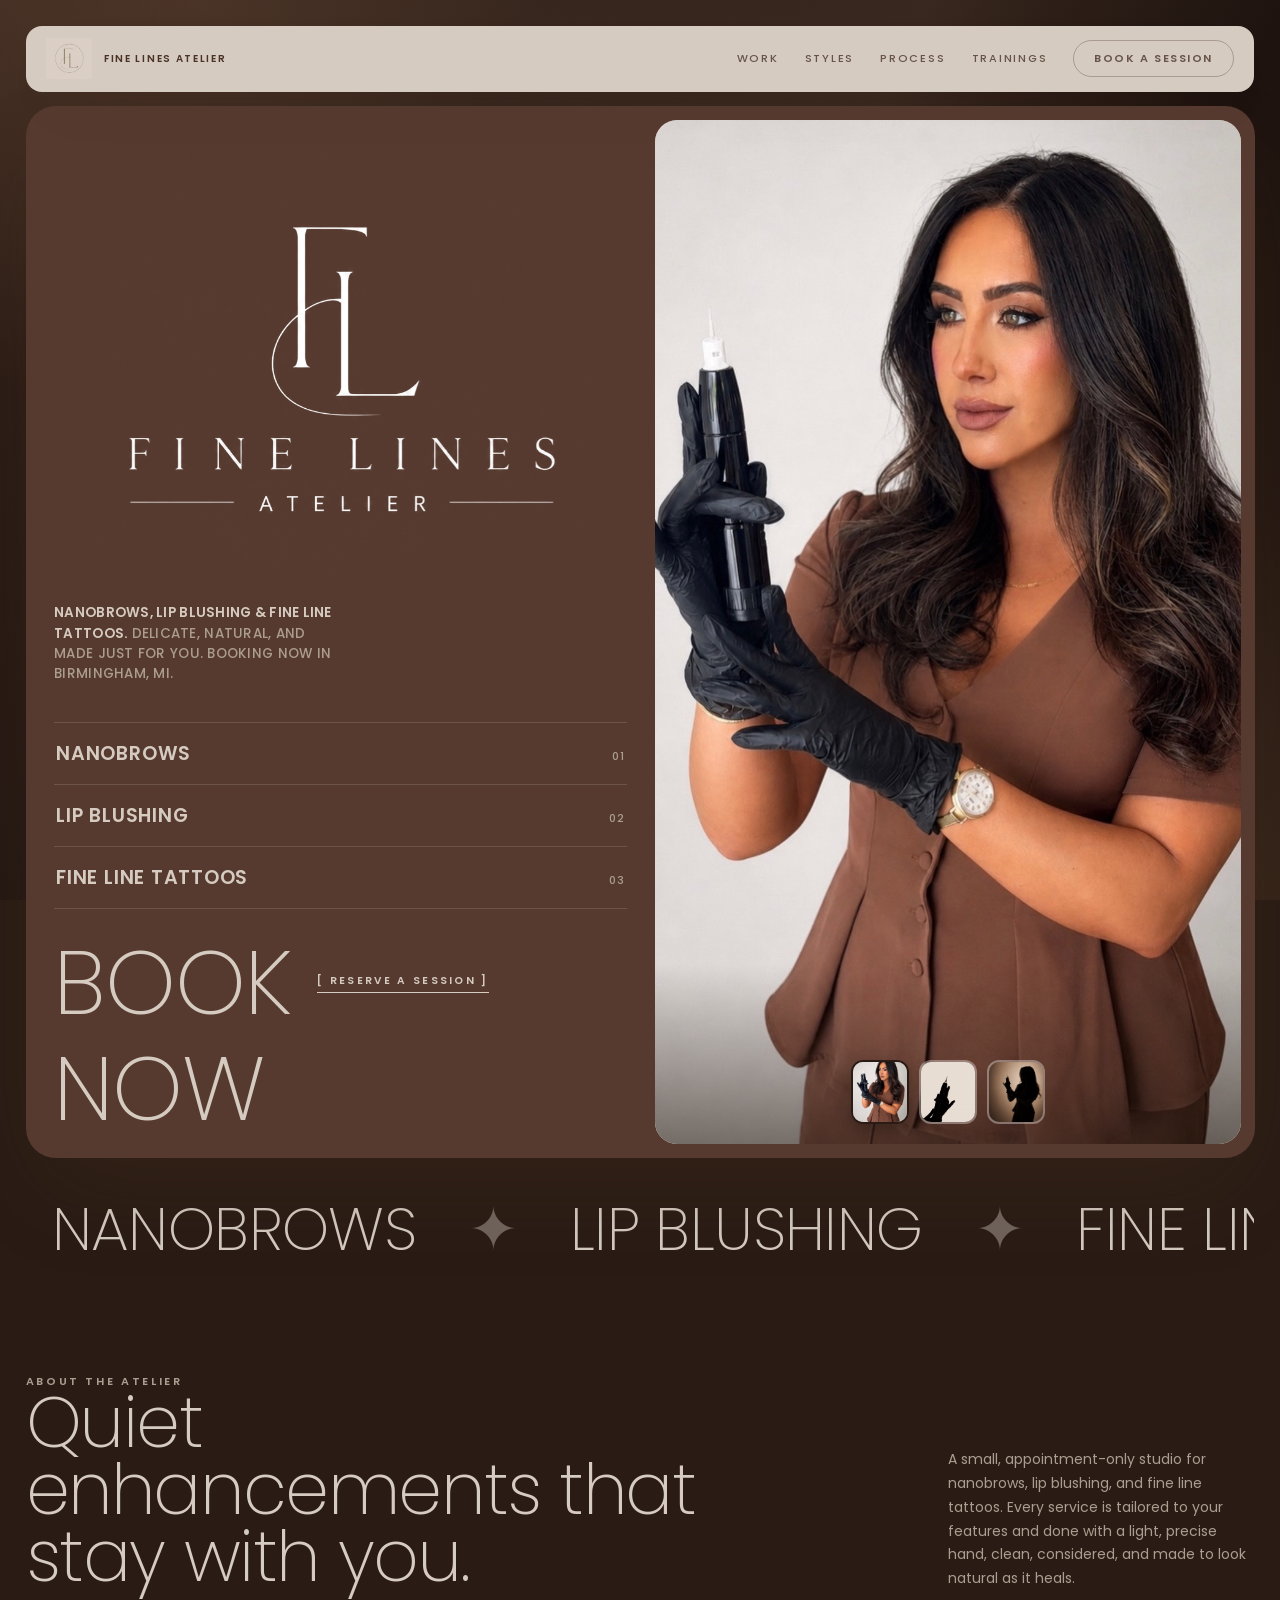
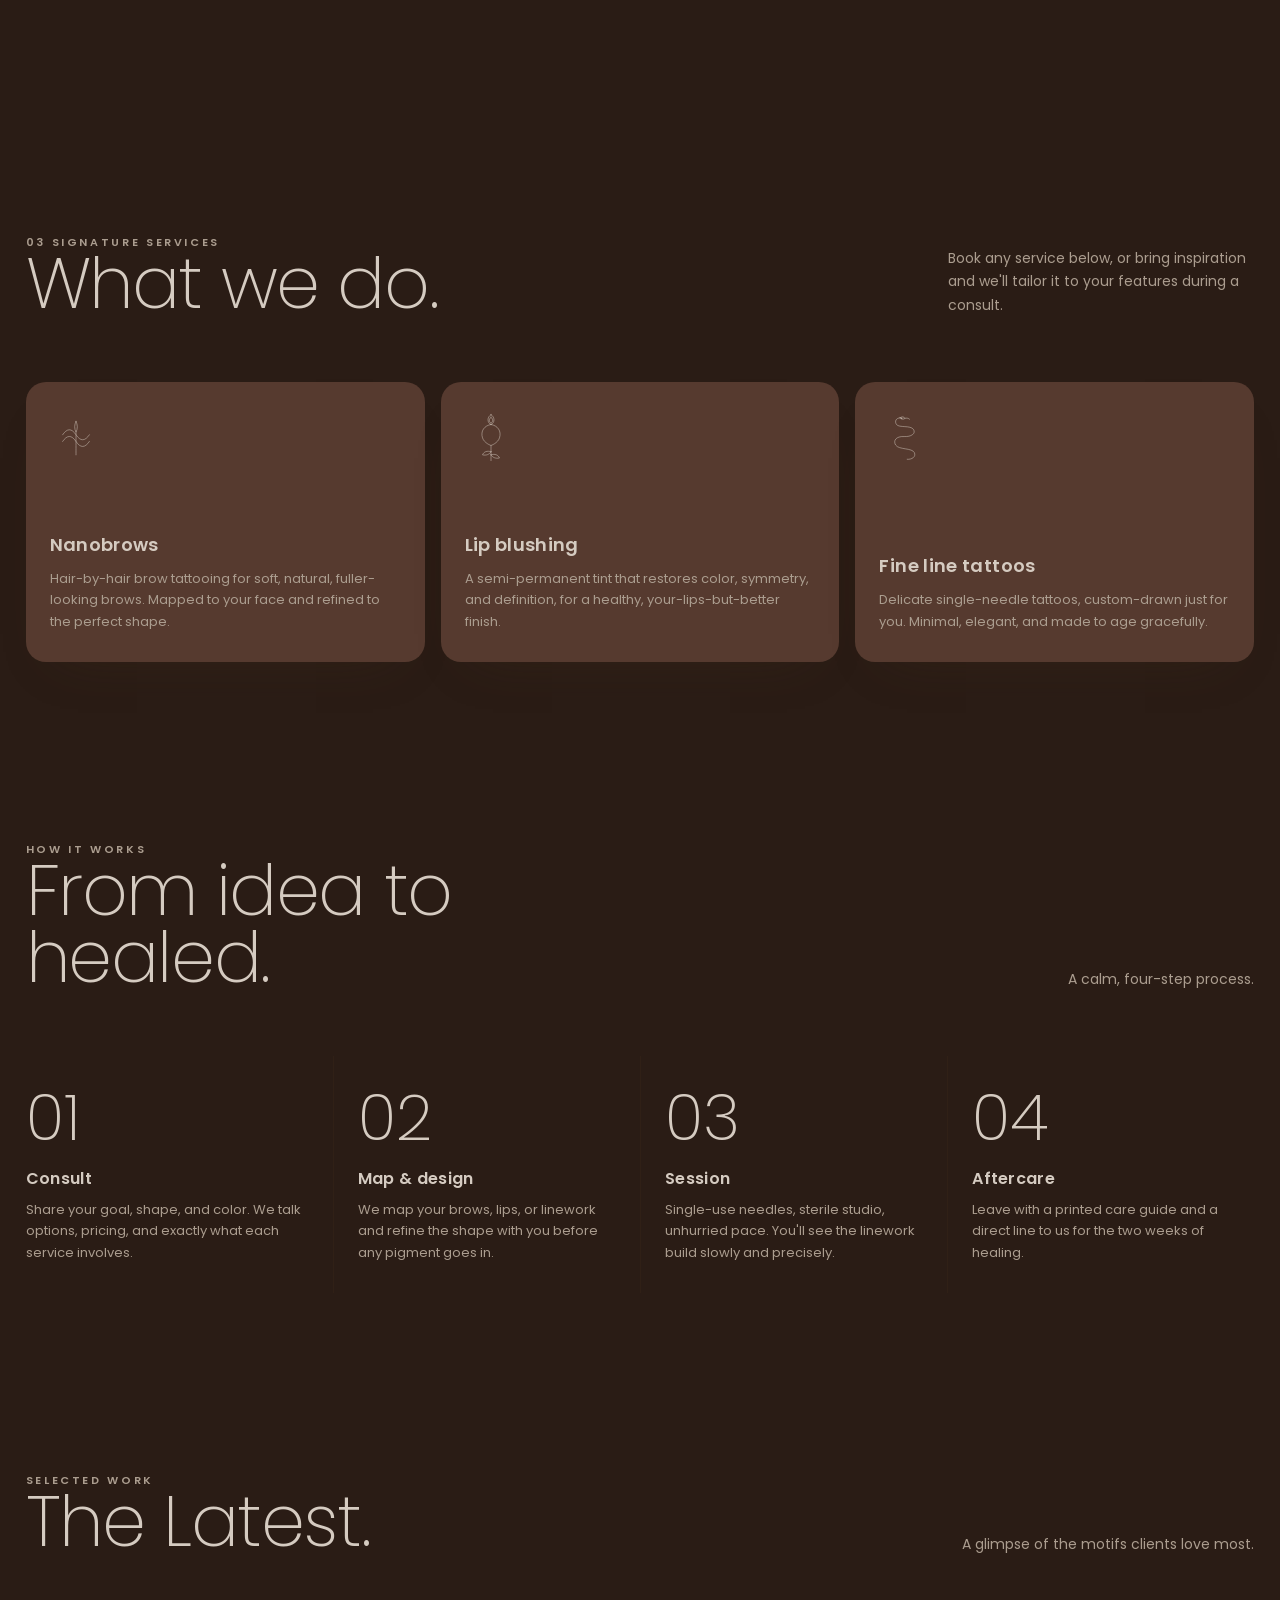
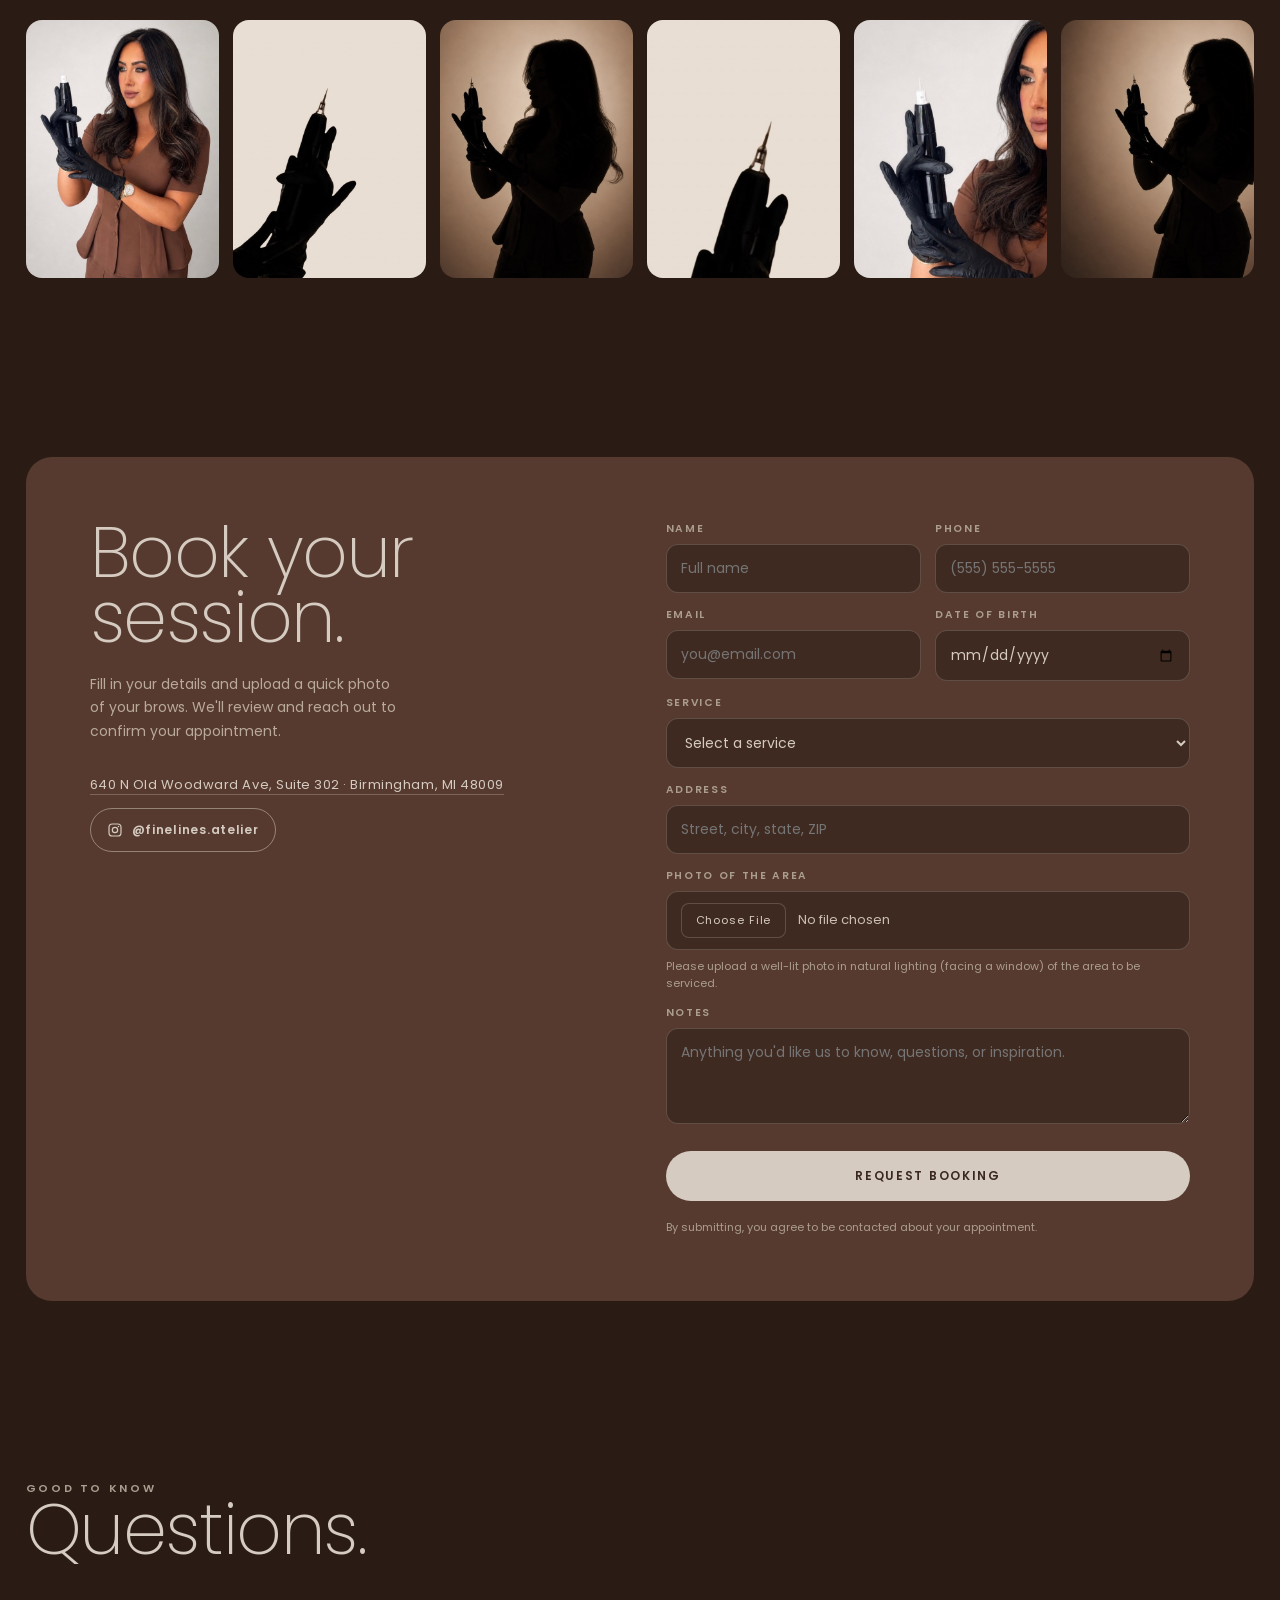
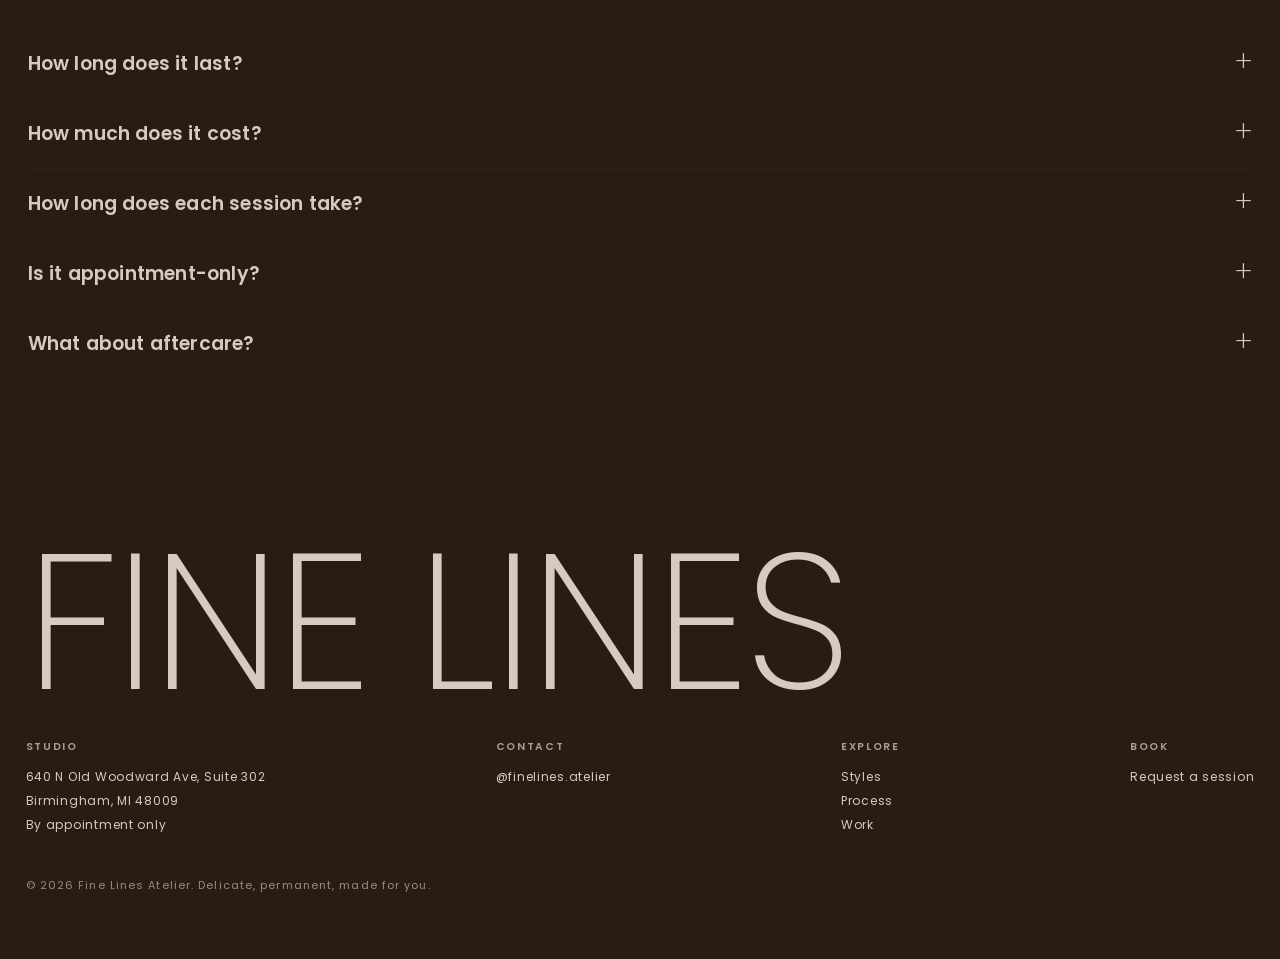
==== commit 86d9dd3f: "Add Instagram button with real profile link" ====
--- a/index.html
+++ b/index.html
@@ -228,6 +228,11 @@
   .book-card .lede{color:#b9aa99;font-size:14px;line-height:1.7;margin-top:22px;max-width:34ch}
   .book-card .contactline{margin-top:28px;font-size:13px;letter-spacing:.04em;color:#d5cbc1;line-height:2}
   .book-card .contactline a{border-bottom:1px solid rgba(213,203,193,.3)}
+  .book-card .contactline a.ig-btn{display:inline-flex;align-items:center;gap:9px;margin-top:10px;
+    padding:9px 16px;border:1.4px solid rgba(213,203,193,.5);border-radius:100px;
+    font-size:12px;letter-spacing:.06em;font-weight:600;color:#d5cbc1;transition:.25s}
+  .book-card .contactline a.ig-btn:hover{background:#d5cbc1;color:#2a1a10;border-color:#d5cbc1}
+  .ig-btn svg{width:16px;height:16px;flex:none}
   form{display:flex;flex-direction:column;gap:14px}
   .f-row{display:grid;grid-template-columns:1fr 1fr;gap:14px}
   label{font-size:10.5px;letter-spacing:.16em;font-weight:600;color:#ab9d8f;display:block;margin-bottom:7px}
@@ -428,7 +433,7 @@
         <p class="lede">Fill in your details and upload a quick photo of your brows. We'll review and reach out to confirm your appointment.</p>
         <div class="contactline">
           <div><a href="https://maps.google.com/?q=640+N+Old+Woodward+Ave+Suite+302+Birmingham+MI+48009" target="_blank" rel="noopener">640 N Old Woodward Ave, Suite 302 · Birmingham, MI 48009</a></div>
-          <div><a href="https://instagram.com" target="_blank" rel="noopener">@finelines.atelier</a></div>
+          <div><a class="ig-btn" href="https://www.instagram.com/finelines.atelier/" target="_blank" rel="noopener"><svg viewBox="0 0 24 24" fill="none" stroke="currentColor" stroke-width="1.8" stroke-linecap="round"><rect x="3" y="3" width="18" height="18" rx="5"/><circle cx="12" cy="12" r="4"/><circle cx="17.2" cy="6.8" r="1.1" fill="currentColor" stroke="none"/></svg>@finelines.atelier</a></div>
         </div>
       </div>
       <div>
@@ -497,7 +502,7 @@
     <div class="foot-word">FINE LINES</div>
     <div class="foot-grid">
       <div class="foot-col"><b>Studio</b><div>640 N Old Woodward Ave, Suite 302<br>Birmingham, MI 48009<br>By appointment only</div></div>
-      <div class="foot-col"><b>Contact</b><div><a href="https://instagram.com" target="_blank" rel="noopener">@finelines.atelier</a></div></div>
+      <div class="foot-col"><b>Contact</b><div><a href="https://www.instagram.com/finelines.atelier/" target="_blank" rel="noopener">@finelines.atelier</a></div></div>
       <div class="foot-col"><b>Explore</b><div><a href="#styles">Styles</a><br><a href="#process">Process</a><br><a href="#work">Work</a></div></div>
       <div class="foot-col"><b>Book</b><div><a href="#book">Request a session</a></div></div>
     </div>
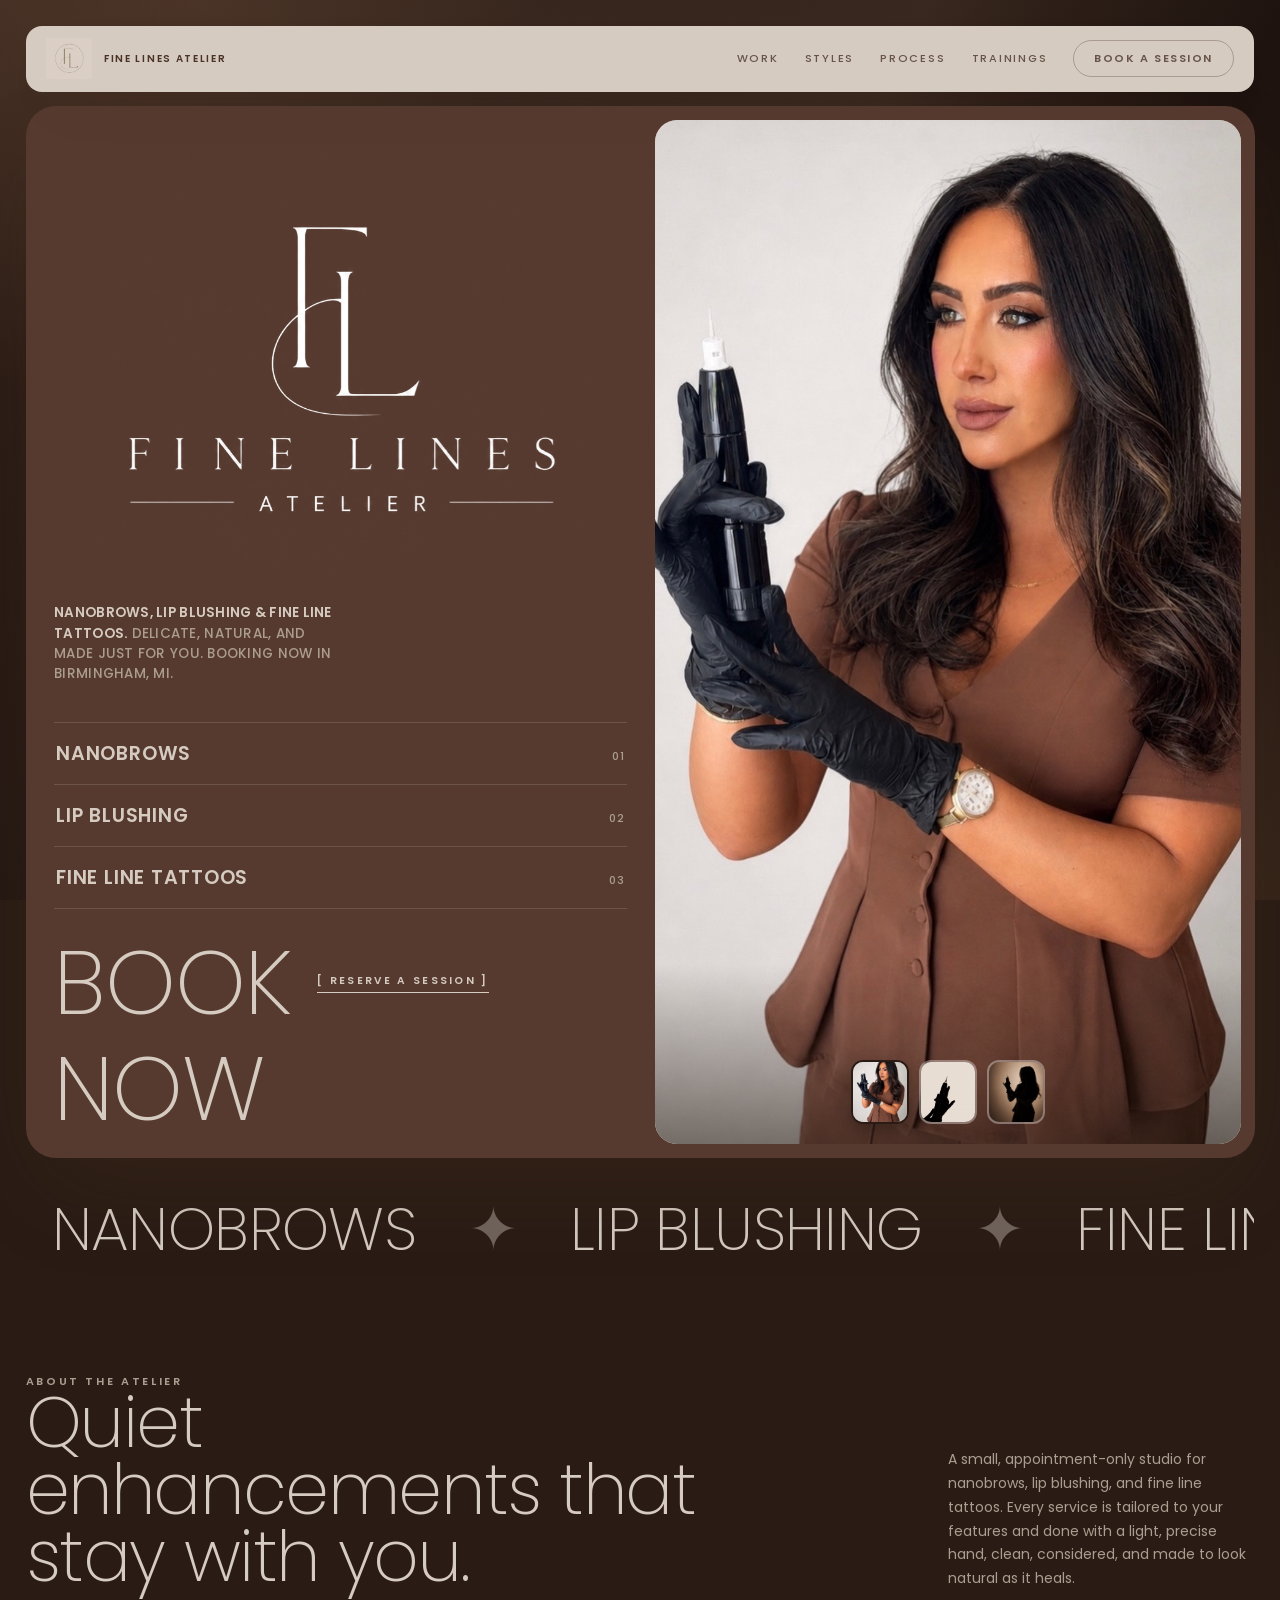
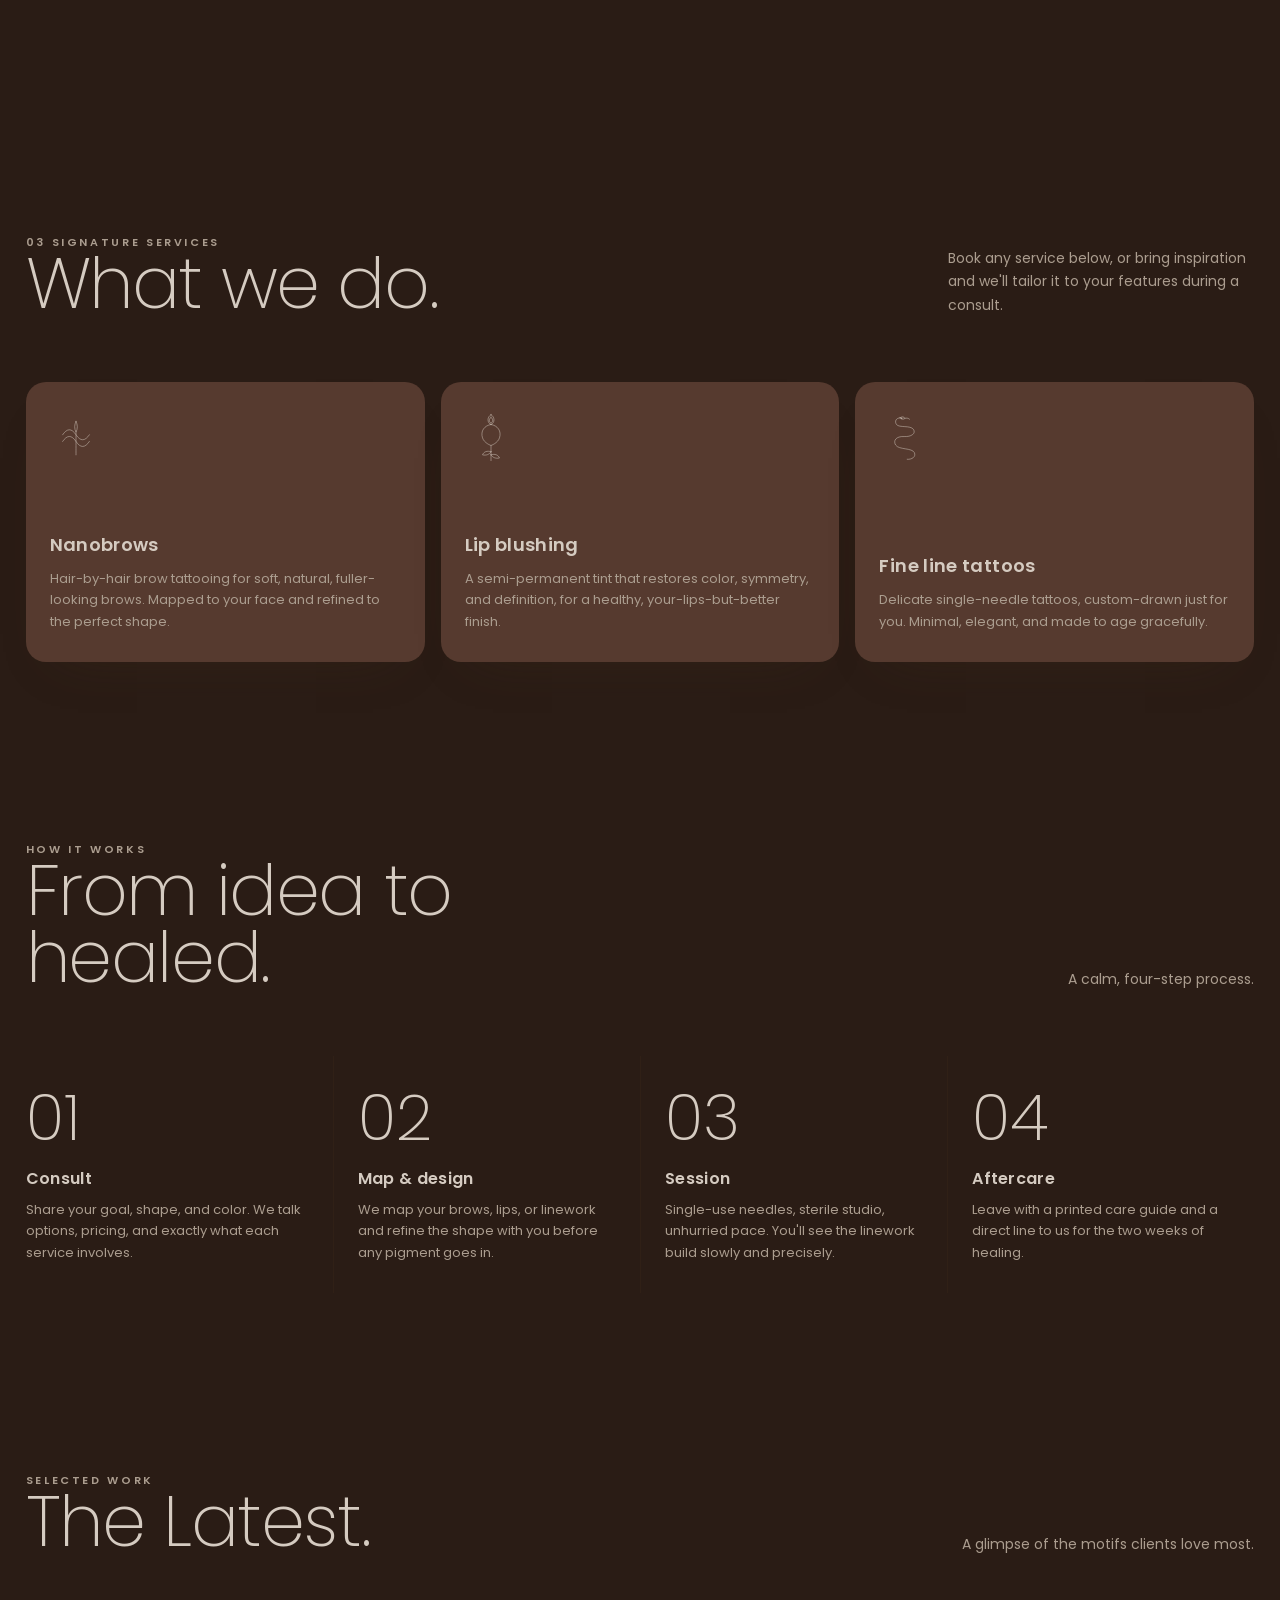
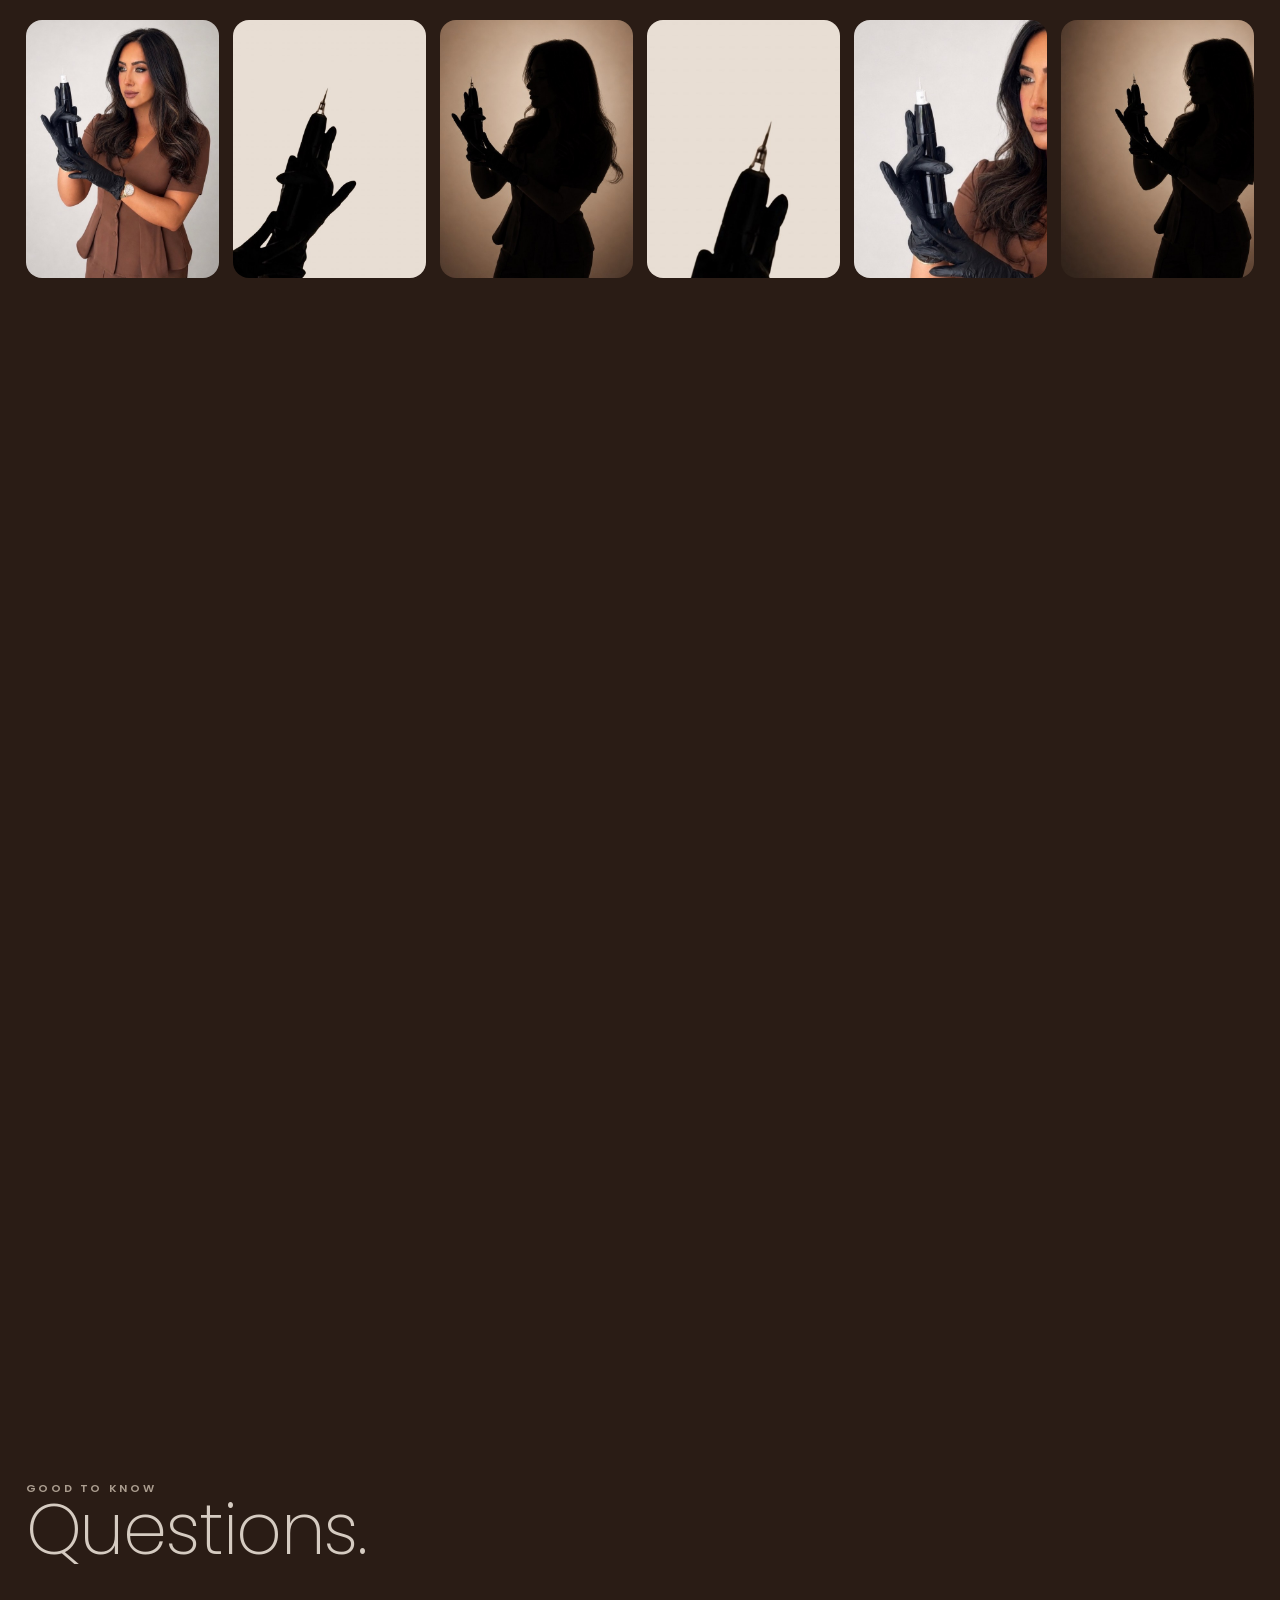
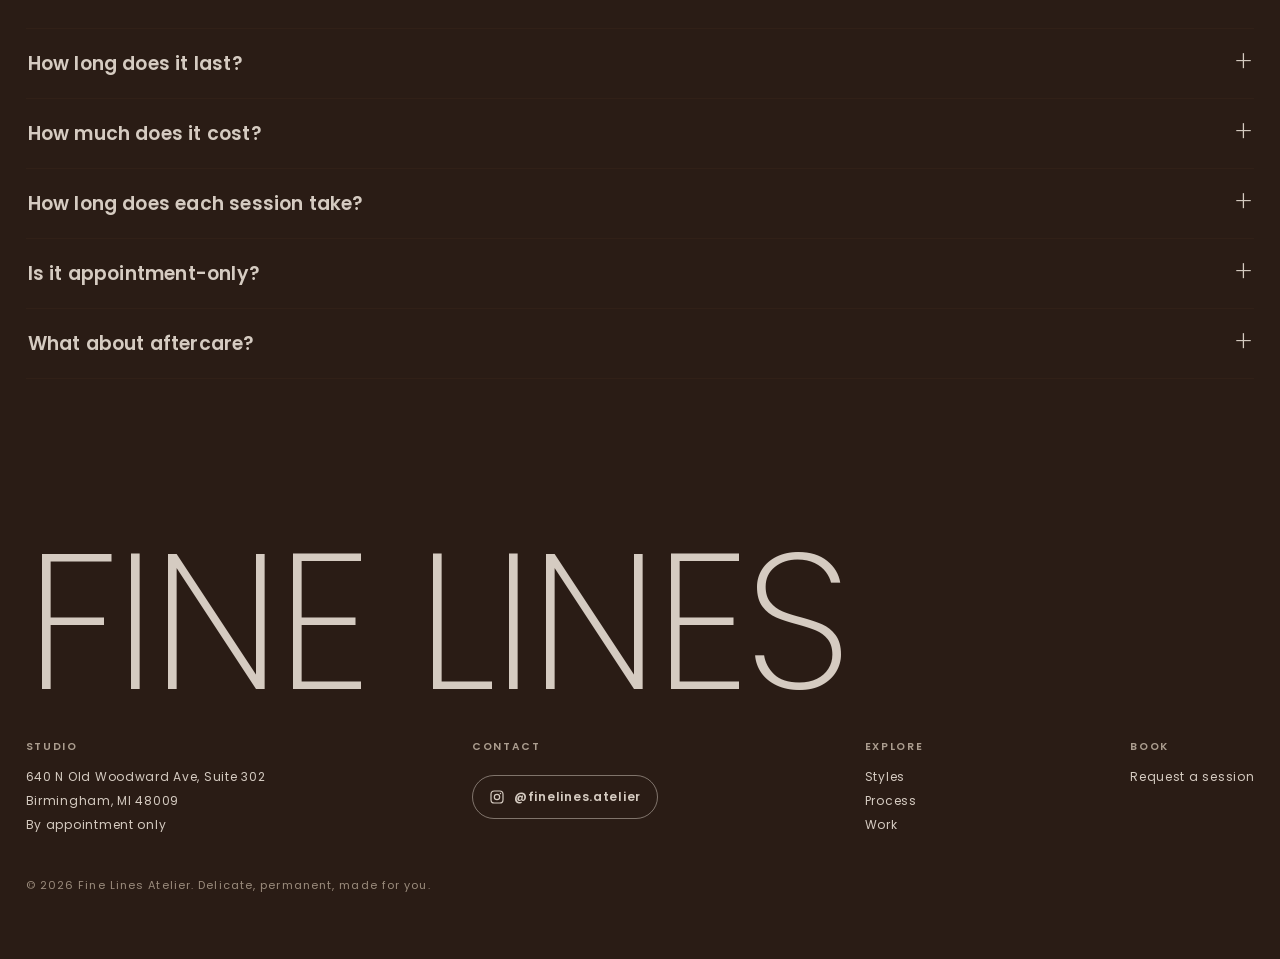
==== commit 47d4297a: "Add Instagram button to footer" ====
--- a/index.html
+++ b/index.html
@@ -228,10 +228,12 @@
   .book-card .lede{color:#b9aa99;font-size:14px;line-height:1.7;margin-top:22px;max-width:34ch}
   .book-card .contactline{margin-top:28px;font-size:13px;letter-spacing:.04em;color:#d5cbc1;line-height:2}
   .book-card .contactline a{border-bottom:1px solid rgba(213,203,193,.3)}
-  .book-card .contactline a.ig-btn{display:inline-flex;align-items:center;gap:9px;margin-top:10px;
+  .book-card .contactline a.ig-btn,
+  .foot-col a.ig-btn{display:inline-flex;align-items:center;gap:9px;margin-top:10px;
     padding:9px 16px;border:1.4px solid rgba(213,203,193,.5);border-radius:100px;
     font-size:12px;letter-spacing:.06em;font-weight:600;color:#d5cbc1;transition:.25s}
-  .book-card .contactline a.ig-btn:hover{background:#d5cbc1;color:#2a1a10;border-color:#d5cbc1}
+  .book-card .contactline a.ig-btn:hover,
+  .foot-col a.ig-btn:hover{background:#d5cbc1;color:#2a1a10;border-color:#d5cbc1}
   .ig-btn svg{width:16px;height:16px;flex:none}
   form{display:flex;flex-direction:column;gap:14px}
   .f-row{display:grid;grid-template-columns:1fr 1fr;gap:14px}
@@ -502,7 +504,7 @@
     <div class="foot-word">FINE LINES</div>
     <div class="foot-grid">
       <div class="foot-col"><b>Studio</b><div>640 N Old Woodward Ave, Suite 302<br>Birmingham, MI 48009<br>By appointment only</div></div>
-      <div class="foot-col"><b>Contact</b><div><a href="https://www.instagram.com/finelines.atelier/" target="_blank" rel="noopener">@finelines.atelier</a></div></div>
+      <div class="foot-col"><b>Contact</b><div><a class="ig-btn" href="https://www.instagram.com/finelines.atelier/" target="_blank" rel="noopener"><svg viewBox="0 0 24 24" fill="none" stroke="currentColor" stroke-width="1.8" stroke-linecap="round"><rect x="3" y="3" width="18" height="18" rx="5"/><circle cx="12" cy="12" r="4"/><circle cx="17.2" cy="6.8" r="1.1" fill="currentColor" stroke="none"/></svg>@finelines.atelier</a></div></div>
       <div class="foot-col"><b>Explore</b><div><a href="#styles">Styles</a><br><a href="#process">Process</a><br><a href="#work">Work</a></div></div>
       <div class="foot-col"><b>Book</b><div><a href="#book">Request a session</a></div></div>
     </div>
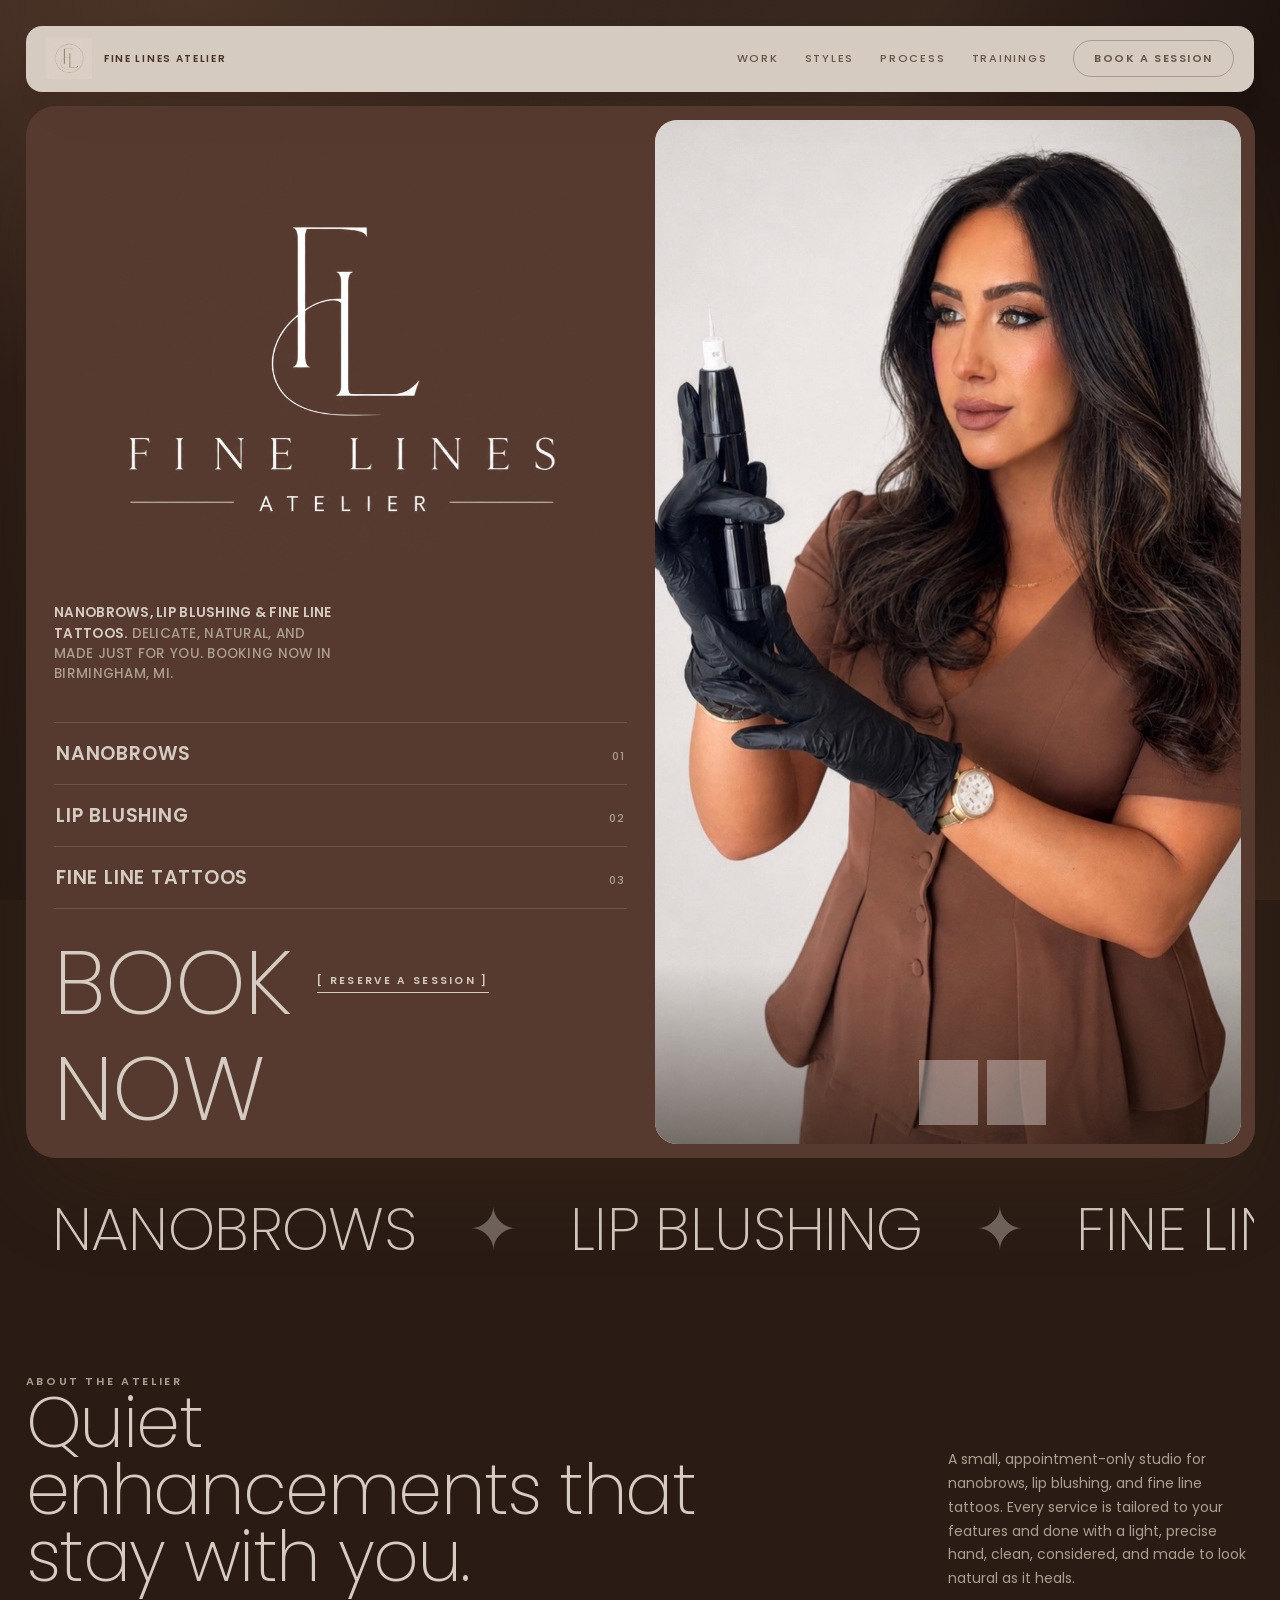
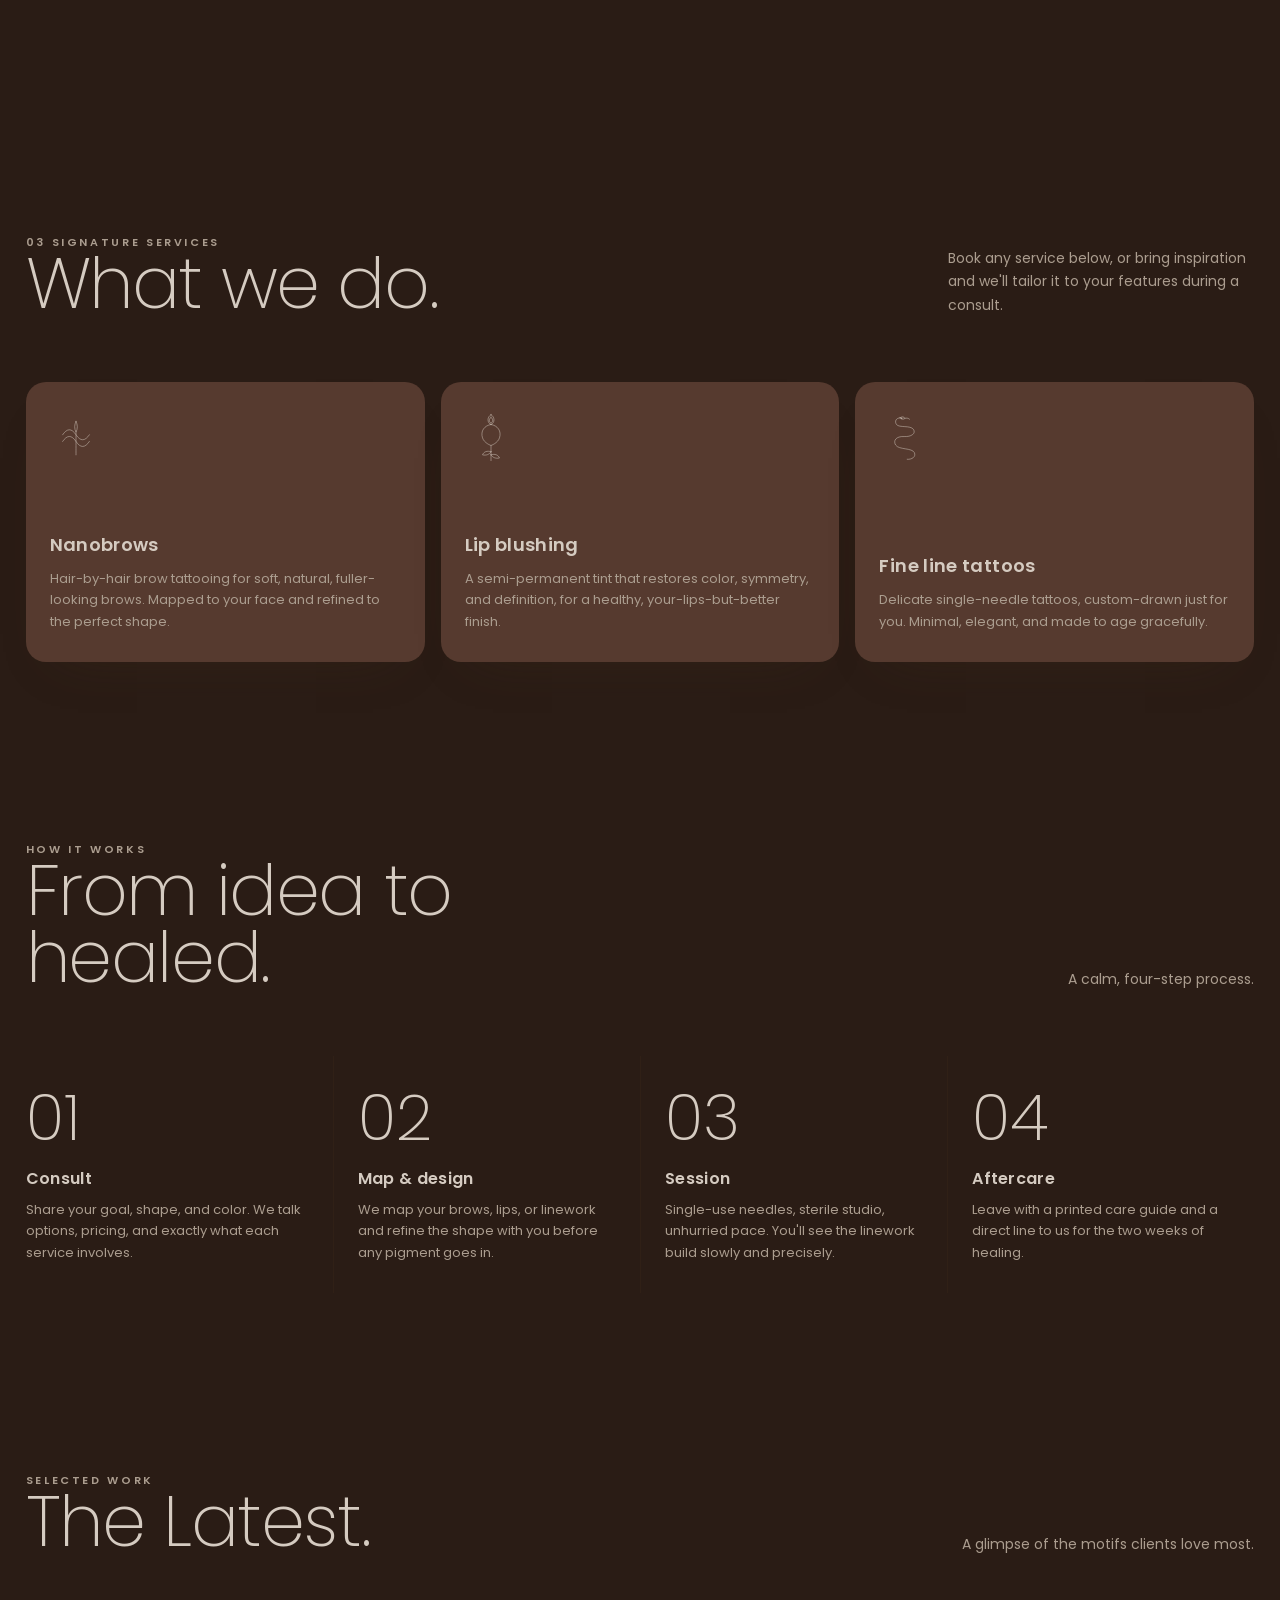
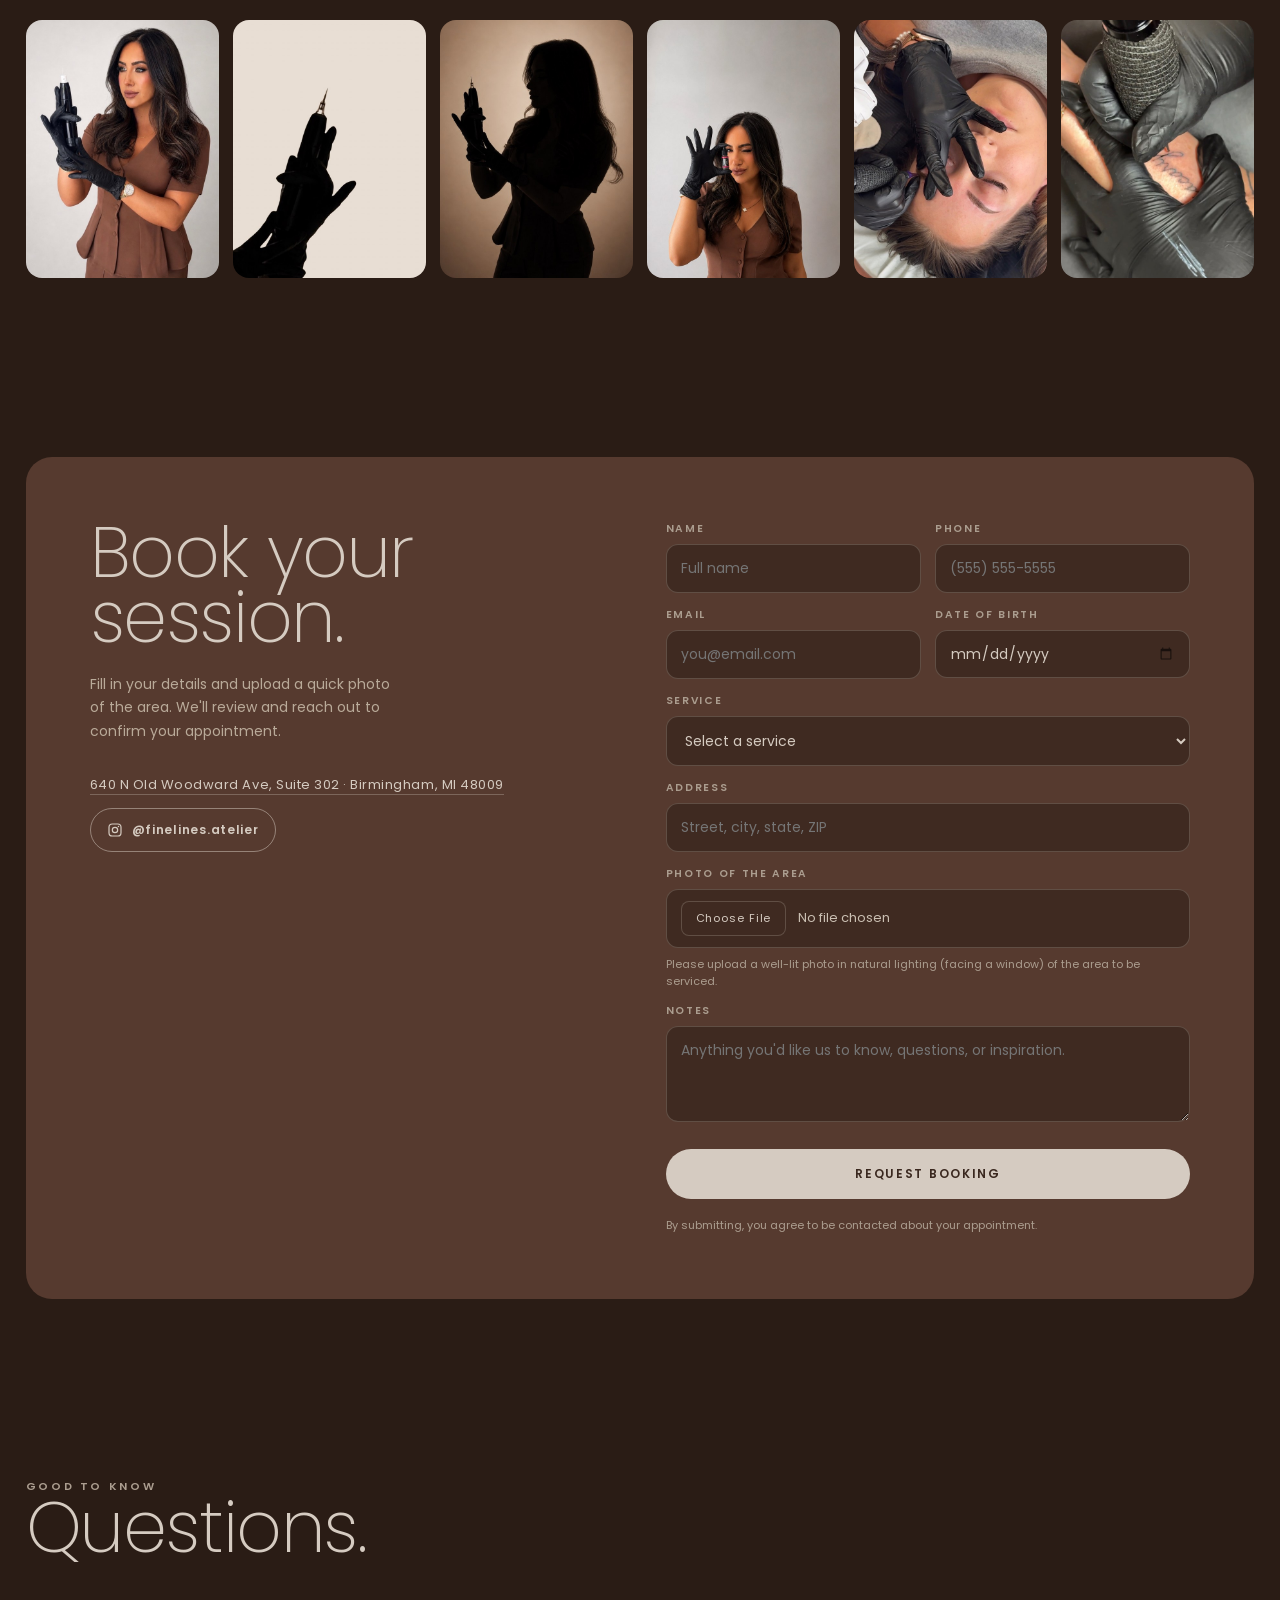
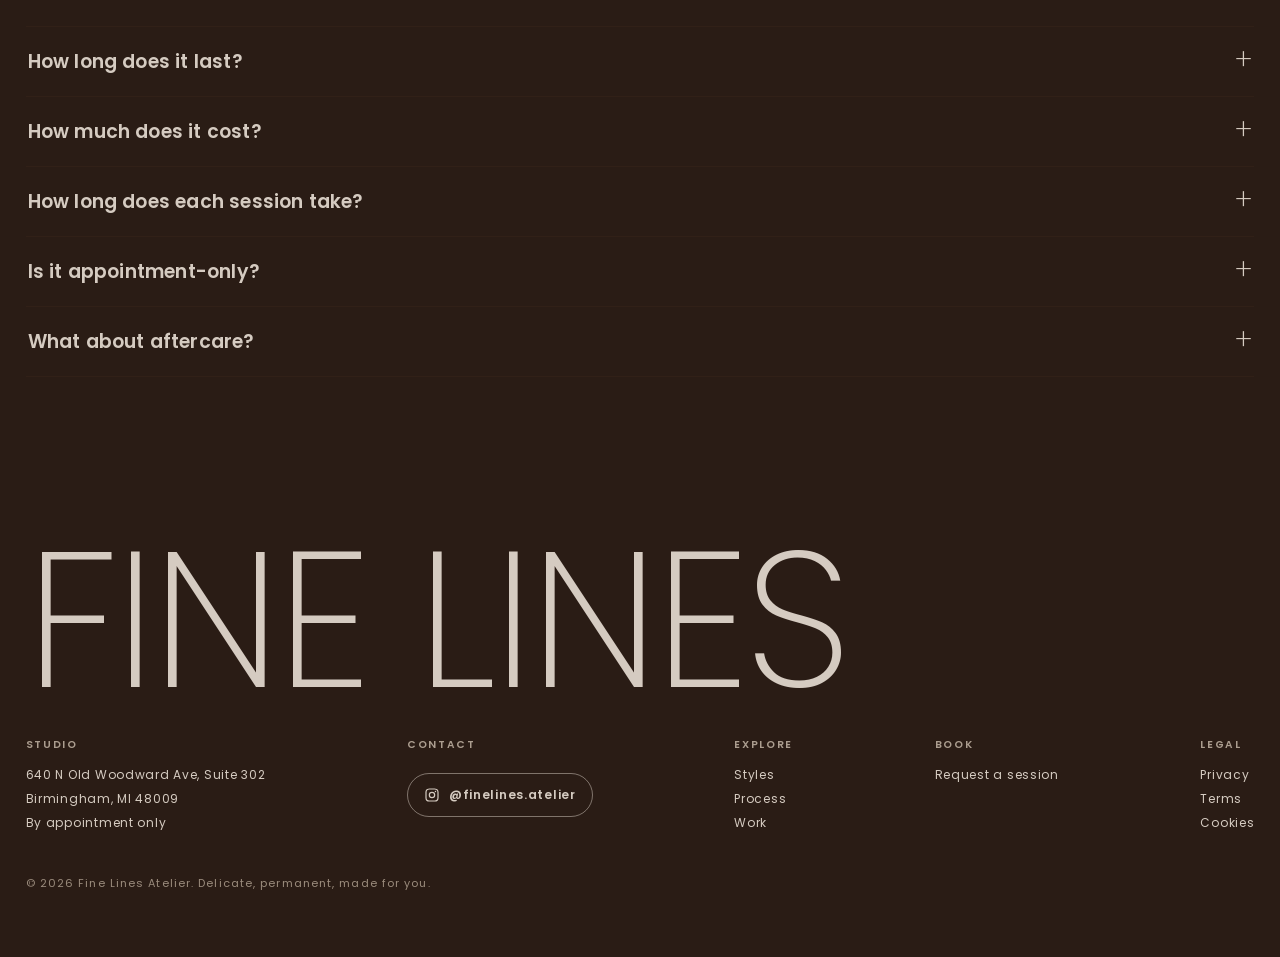
==== commit e5f6fc38: "Add legal pages, new work photos, booking key, mobile date fix" ====
--- a/index.html
+++ b/index.html
@@ -236,14 +236,20 @@
   .foot-col a.ig-btn:hover{background:#d5cbc1;color:#2a1a10;border-color:#d5cbc1}
   .ig-btn svg{width:16px;height:16px;flex:none}
   form{display:flex;flex-direction:column;gap:14px}
-  .f-row{display:grid;grid-template-columns:1fr 1fr;gap:14px}
+  .f-row{display:grid;grid-template-columns:repeat(2,minmax(0,1fr));gap:14px}
+  .f-row > div{min-width:0}
   label{font-size:10.5px;letter-spacing:.16em;font-weight:600;color:#ab9d8f;display:block;margin-bottom:7px}
   input,select,textarea{
-    width:100%;background:var(--field);border:1px solid var(--field-line);border-radius:12px;
+    width:100%;max-width:100%;min-width:0;background:var(--field);border:1px solid var(--field-line);border-radius:12px;
     padding:13px 14px;color:var(--cream);font-family:inherit;font-size:14px;transition:.2s;
   }
+  /* iOS gives date inputs a huge intrinsic width; normalise it */
+  input[type=date]{-webkit-appearance:none;appearance:none;height:48px;display:block}
+  input[type=date]::-webkit-date-and-time-value{text-align:left;margin:0}
+  input[type=date]::-webkit-calendar-picker-indicator{margin:0;opacity:.6}
   input:focus,select:focus,textarea:focus{outline:none;border-color:var(--cream);background:#4a3227}
   textarea{resize:vertical;min-height:96px}
+  @media(max-width:560px){.f-row{grid-template-columns:1fr}}
   .submit{
     margin-top:6px;background:var(--cream);color:#3a281f;border:none;border-radius:100px;
     padding:16px;font-weight:600;letter-spacing:.14em;font-size:12px;cursor:pointer;transition:.25s;font-family:inherit;
@@ -432,7 +438,7 @@
     <div class="book-card">
       <div>
         <h3>Book your session.</h3>
-        <p class="lede">Fill in your details and upload a quick photo of your brows. We'll review and reach out to confirm your appointment.</p>
+        <p class="lede">Fill in your details and upload a quick photo of the area. We'll review and reach out to confirm your appointment.</p>
         <div class="contactline">
           <div><a href="https://maps.google.com/?q=640+N+Old+Woodward+Ave+Suite+302+Birmingham+MI+48009" target="_blank" rel="noopener">640 N Old Woodward Ave, Suite 302 · Birmingham, MI 48009</a></div>
           <div><a class="ig-btn" href="https://www.instagram.com/finelines.atelier/" target="_blank" rel="noopener"><svg viewBox="0 0 24 24" fill="none" stroke="currentColor" stroke-width="1.8" stroke-linecap="round"><rect x="3" y="3" width="18" height="18" rx="5"/><circle cx="12" cy="12" r="4"/><circle cx="17.2" cy="6.8" r="1.1" fill="currentColor" stroke="none"/></svg>@finelines.atelier</a></div>
@@ -440,7 +446,7 @@
       </div>
       <div>
         <form id="intake" enctype="multipart/form-data">
-          <input type="hidden" name="access_key" value="YOUR_WEB3FORMS_ACCESS_KEY" />
+          <input type="hidden" name="access_key" value="1ae1b903-ee1f-4178-8ffe-d269b7c14923" />
           <input type="hidden" name="subject" value="New booking request from Fine Lines Atelier website" />
           <input type="hidden" name="from_name" value="Fine Lines Atelier Website" />
           <input type="checkbox" name="botcheck" style="display:none" tabindex="-1" autocomplete="off" />
@@ -507,6 +513,7 @@
       <div class="foot-col"><b>Contact</b><div><a class="ig-btn" href="https://www.instagram.com/finelines.atelier/" target="_blank" rel="noopener"><svg viewBox="0 0 24 24" fill="none" stroke="currentColor" stroke-width="1.8" stroke-linecap="round"><rect x="3" y="3" width="18" height="18" rx="5"/><circle cx="12" cy="12" r="4"/><circle cx="17.2" cy="6.8" r="1.1" fill="currentColor" stroke="none"/></svg>@finelines.atelier</a></div></div>
       <div class="foot-col"><b>Explore</b><div><a href="#styles">Styles</a><br><a href="#process">Process</a><br><a href="#work">Work</a></div></div>
       <div class="foot-col"><b>Book</b><div><a href="#book">Request a session</a></div></div>
+      <div class="foot-col"><b>Legal</b><div><a href="privacy.html">Privacy</a><br><a href="terms.html">Terms</a><br><a href="cookies.html">Cookies</a></div></div>
     </div>
     <div class="copyright">© 2026 Fine Lines Atelier. Delicate, permanent, made for you.</div>
   </footer>
